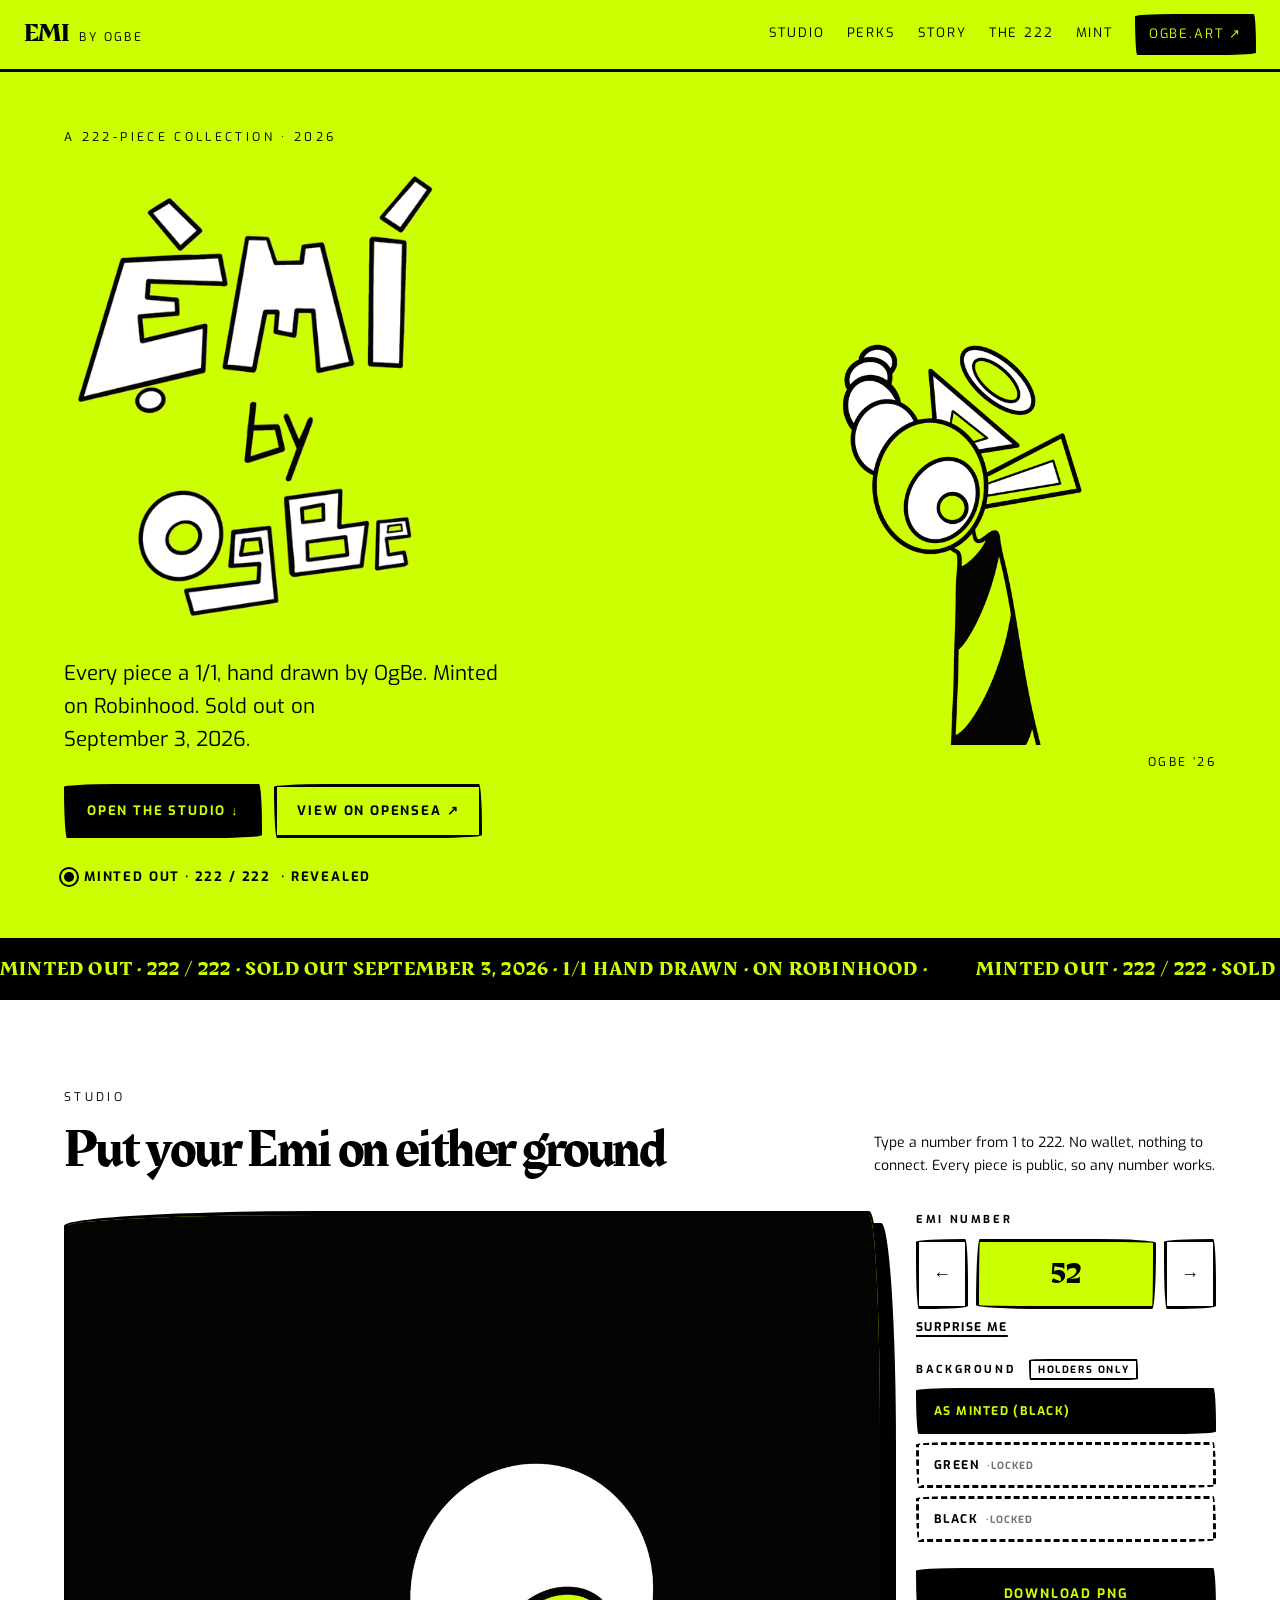
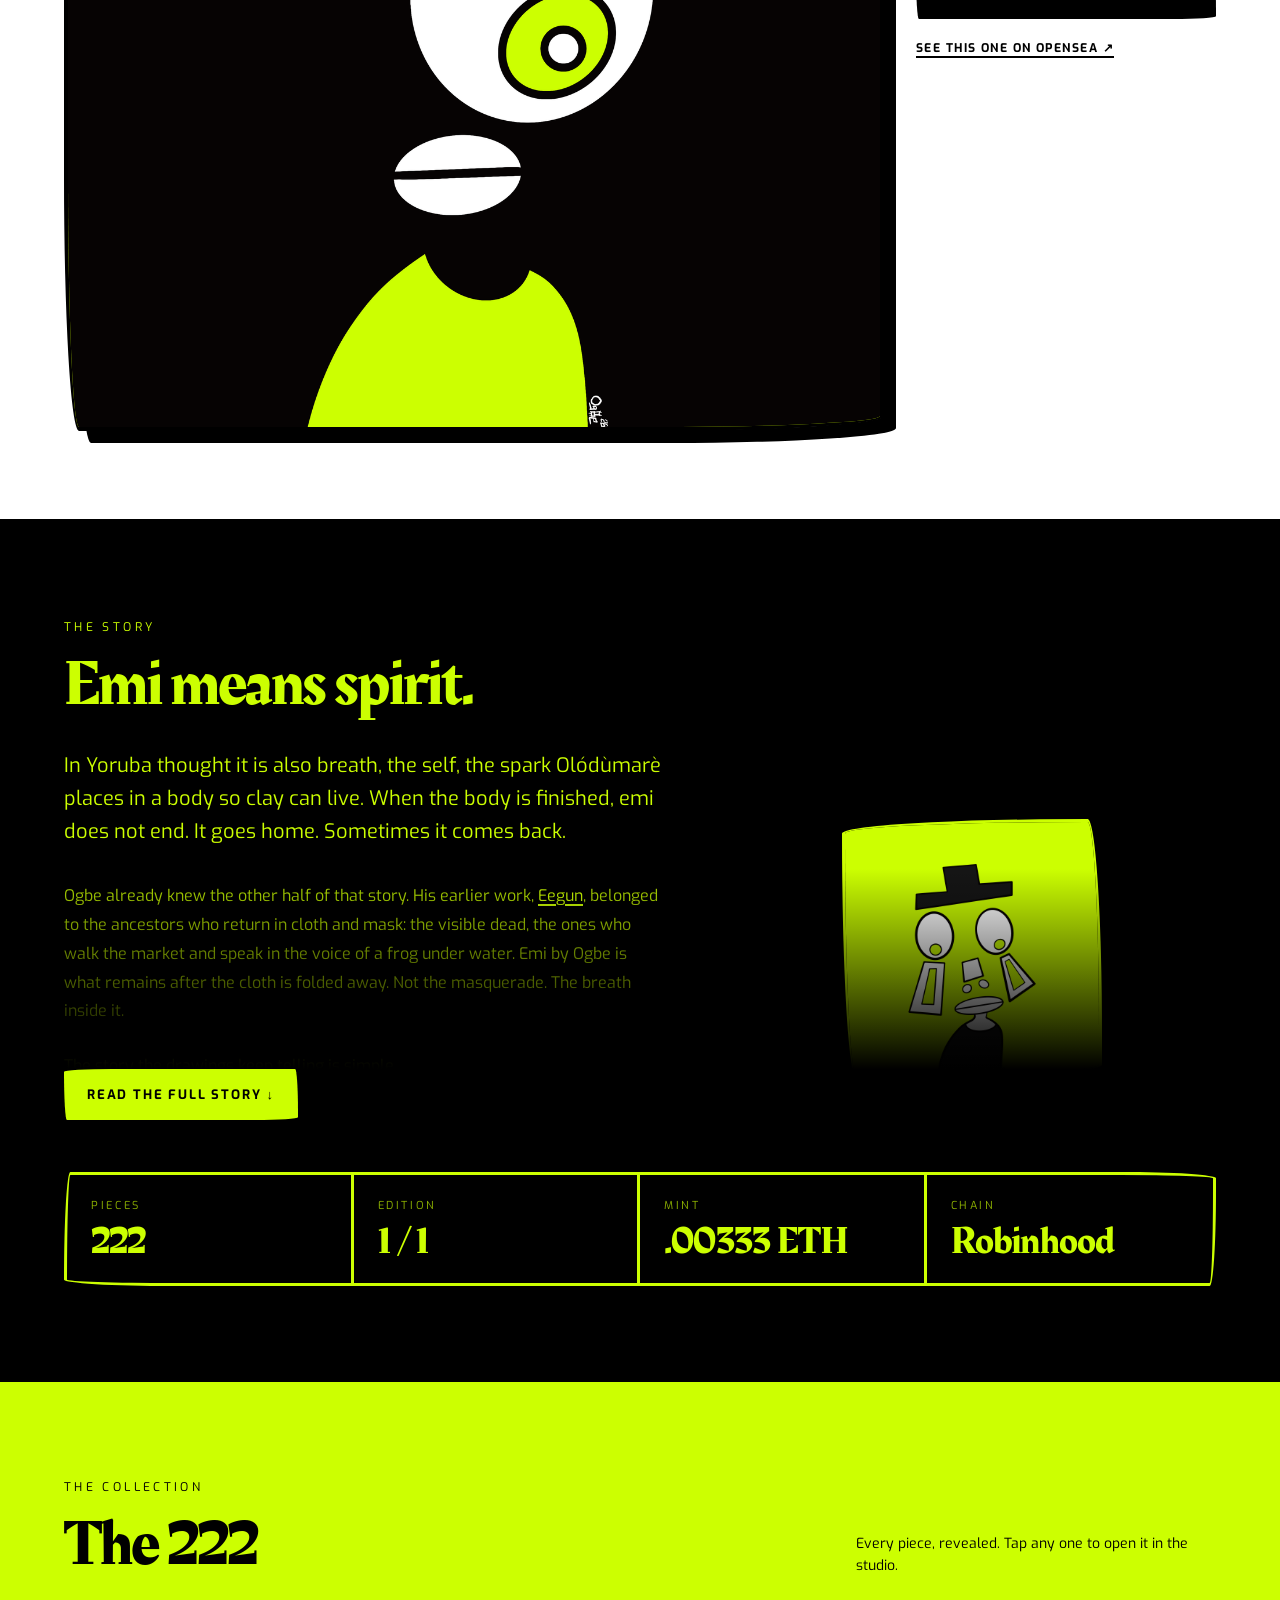
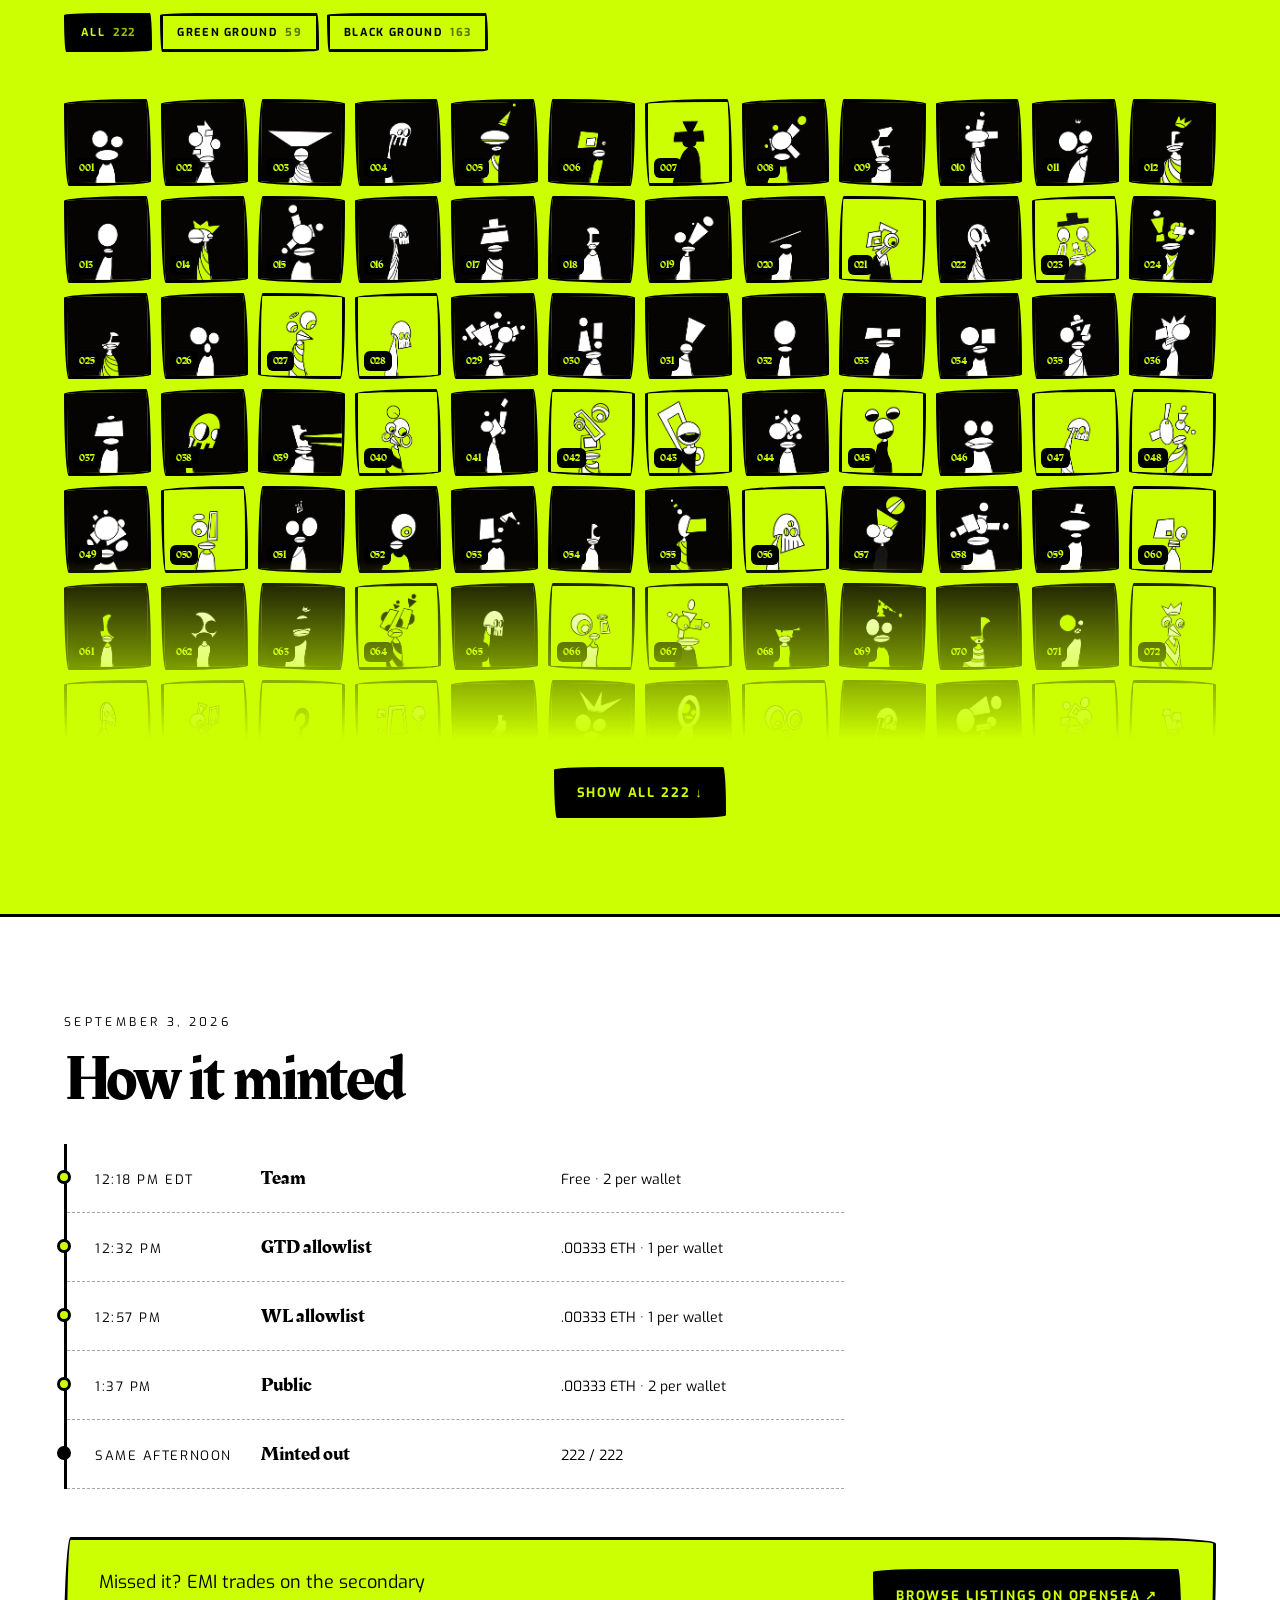
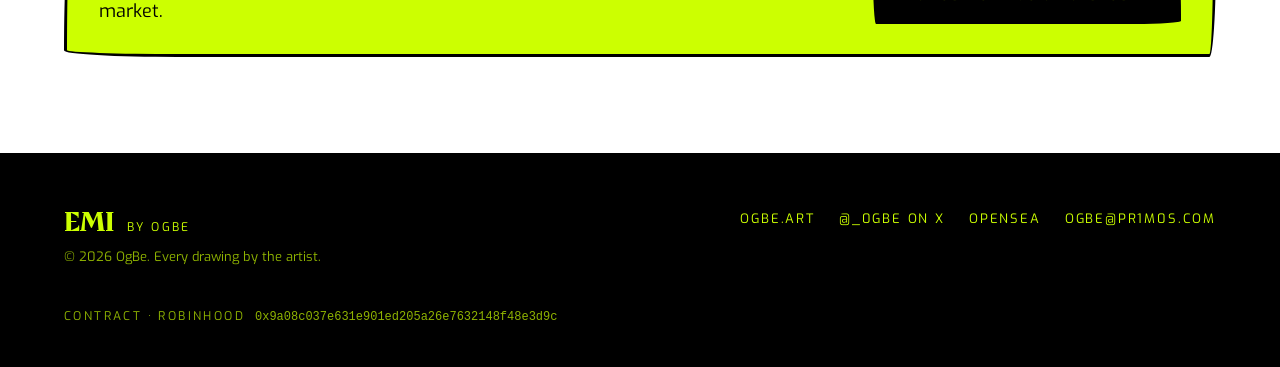
==== emi/index.html @ 1881c7fd "Hero: OgBe's animated wordmark and character, colour-matched to the page The character loop becomes " ====
<!DOCTYPE html>
<html lang="en">
<head>
  <meta charset="UTF-8" />
  <meta name="viewport" content="width=device-width, initial-scale=1.0" />
  <title>EMI by OgBe — 222 hand-drawn 1/1s</title>
  <meta name="description" content="EMI by OgBe: two hundred and twenty-two spirits that refused to stay invisible, each a hand-drawn 1/1 on Robinhood Chain." />
  <link rel="canonical" href="https://emi.ogbe.art/" />

  <meta property="og:type" content="website" />
  <meta property="og:site_name" content="EMI by OgBe" />
  <meta property="og:title" content="EMI by OgBe" />
  <meta property="og:description" content="222 spirits that refused to stay invisible. Hand-drawn 1/1s by OgBe on Robinhood Chain." />
  <meta property="og:url" content="https://emi.ogbe.art/" />
  <meta property="og:image" content="https://emi.ogbe.art/assets/emi.png" />
  <meta property="og:image:width" content="1266" />
  <meta property="og:image:height" content="1266" />
  <meta name="twitter:card" content="summary_large_image" />
  <meta name="twitter:creator" content="@_0GBE" />
  <meta name="twitter:title" content="EMI by OgBe" />
  <meta name="twitter:description" content="222 spirits that refused to stay invisible. Hand-drawn 1/1s by OgBe on Robinhood Chain." />
  <meta name="twitter:image" content="https://emi.ogbe.art/assets/emi.png" />
  <meta name="theme-color" content="#ccff01" />
  <link rel="icon" href="data:image/svg+xml,%3Csvg xmlns='http://www.w3.org/2000/svg' viewBox='0 0 64 64'%3E%3Crect width='64' height='64' rx='10' fill='%23ccff01'/%3E%3Ctext x='32' y='47' font-family='Arial Black,Arial,sans-serif' font-weight='900' font-size='42' text-anchor='middle' fill='%23000'%3EE%3C/text%3E%3C/svg%3E" />

  <link rel="stylesheet" href="css/emi.css" />
</head>
<body>
  <a class="skip" href="#studio">Skip to content</a>

  <header class="top">
    <a class="brand" href="/" aria-label="EMI by OgBe — home">
      <span class="brand-emi">EMI</span>
      <span class="brand-by">by OgBe</span>
    </a>
    <button id="nav-toggle" class="nav-toggle" type="button" aria-expanded="false" aria-controls="site-nav" aria-label="Menu">
      <span></span><span></span><span></span>
    </button>
    <nav id="site-nav" class="nav" aria-label="Site">
      <a href="#studio">Studio</a>
      <a href="perks">Perks</a>
      <a href="#story">Story</a>
      <a href="#the-222">The 222</a>
      <a href="#mint">Mint</a>
      <a class="nav-ext" href="https://ogbe.art">ogbe.art&nbsp;&#x2197;</a>
    </nav>
  </header>

  <main>
    <!-- HERO -->
    <section class="hero" aria-labelledby="hero-title">
      <div class="hero-copy">
        <p class="eyebrow">A 222-piece collection &middot; 2026</p>
        <h1 id="hero-title" class="hero-title">
          <picture>
            <source media="(prefers-reduced-motion: reduce)" srcset="assets/word-still.png" />
            <img src="assets/word.webp" alt="EMI by OgBe" width="491" height="605" fetchpriority="high" />
          </picture>
        </h1>
        <p class="hero-lead">Every piece a 1/1, hand drawn by OgBe. Minted on Robinhood. Sold out on September&nbsp;3,&nbsp;2026.</p>
        <div class="hero-actions">
          <a class="btn btn-ink" href="#studio">Open the studio &#x2193;</a>
          <a class="btn btn-ghost" href="https://opensea.io/collection/emi-by-ogbe" target="_blank" rel="noopener">View on OpenSea &#x2197;</a>
        </div>
        <p class="status">
          <span class="dot" aria-hidden="true"></span>
          Minted out &middot; 222 / 222
          <span class="status-reveal">&middot; Revealed</span>
        </p>
      </div>
      <figure class="hero-art">
        <picture>
          <source media="(prefers-reduced-motion: reduce)" srcset="assets/char-still.png" />
          <img src="assets/char.webp" alt="The EMI character, hand drawn by OgBe" width="800" height="800" />
        </picture>
        <figcaption>OgBe &rsquo;26</figcaption>
      </figure>
    </section>

    <!-- MARQUEE -->
    <div class="marquee" aria-hidden="true">
      <div class="marquee-track">
        <span>Minted out &middot; 222 / 222 &middot; Sold out September 3, 2026 &middot; 1/1 hand drawn &middot; On Robinhood &middot;</span>
        <span>Minted out &middot; 222 / 222 &middot; Sold out September 3, 2026 &middot; 1/1 hand drawn &middot; On Robinhood &middot;</span>
        <span>Minted out &middot; 222 / 222 &middot; Sold out September 3, 2026 &middot; 1/1 hand drawn &middot; On Robinhood &middot;</span>
        <span>Minted out &middot; 222 / 222 &middot; Sold out September 3, 2026 &middot; 1/1 hand drawn &middot; On Robinhood &middot;</span>
        <span>Minted out &middot; 222 / 222 &middot; Sold out September 3, 2026 &middot; 1/1 hand drawn &middot; On Robinhood &middot;</span>
        <span>Minted out &middot; 222 / 222 &middot; Sold out September 3, 2026 &middot; 1/1 hand drawn &middot; On Robinhood &middot;</span>
      </div>
    </div>

    <!-- STUDIO -->
    <section id="studio" class="studio" aria-labelledby="studio-title">
      <div class="wrap">
        <div class="studio-head">
          <div class="studio-title-block">
            <p class="eyebrow">Studio</p>
            <h2 id="studio-title">Put your Emi on either ground</h2>
          </div>
          <p class="studio-note">Type a number from 1 to 222. No wallet, nothing to connect. Every piece is public, so any number works.</p>
        </div>

        <div class="studio-grid">
          <figure class="studio-stage">
            <canvas id="studio-canvas" width="1400" height="1400" role="img" aria-label="EMI artwork"></canvas>
            <p id="studio-status" class="studio-status" role="status" hidden></p>
          </figure>

          <div class="studio-panel">
            <div class="field">
              <label class="field-label" for="emi-number">Emi number</label>
              <div class="numrow">
                <button id="emi-prev" class="step" type="button" aria-label="Previous Emi">&#x2190;</button>
                <input id="emi-number" type="number" min="1" max="222" step="1" value="1" inputmode="numeric" />
                <button id="emi-next" class="step" type="button" aria-label="Next Emi">&#x2192;</button>
              </div>
              <button id="emi-random" class="linky" type="button">Surprise me</button>
            </div>

            <div class="field">
              <span class="field-label" id="bg-label">Background <em class="holders">Holders only</em></span>
              <div class="modes" role="group" aria-labelledby="bg-label">
                <button class="mode" type="button" data-mode="native" aria-pressed="true">As minted</button>
                <button class="mode" type="button" data-mode="green" aria-pressed="false">Green</button>
                <button class="mode" type="button" data-mode="black" aria-pressed="false">Black</button>
              </div>

              <div id="studio-door" class="door" hidden>
                <label class="field-label" for="door-password">Password</label>
                <input id="door-password" type="password" autocomplete="off" spellcheck="false" placeholder="Ask in the chat" />
                <div class="door-actions">
                  <button id="door-submit" class="btn btn-ink" type="button">Unlock</button>
                  <button id="door-cancel" class="linky" type="button">Cancel</button>
                </div>
                <p id="door-error" class="door-error" role="alert"></p>
              </div>
            </div>

            <div class="field">
              <button id="emi-download" class="btn btn-ink full" type="button">Download PNG</button>
              <p id="emi-owner" class="owner"></p>
              <a id="emi-opensea" class="linky" href="https://opensea.io/collection/emi-by-ogbe" target="_blank" rel="noopener">See this one on OpenSea &#x2197;</a>
            </div>
          </div>
        </div>
      </div>
    </section>


    <!-- STORY -->
    <section id="story" class="story" aria-labelledby="story-title">
      <div class="wrap">
        <p class="eyebrow">The story</p>
        <h2 id="story-title">Emi means spirit.</h2>

        <div id="story-more" class="story-more collapsed">
        <div class="story-body">
          <div class="essay">
          <p class="lede">In Yoruba thought it is also breath, the self, the spark Olódùmarè places in a body so clay can live. When the body is finished, emi does not end. It goes home. Sometimes it comes back.</p>

          <p>Ogbe already knew the other half of that story. His earlier work, <a href="https://ogbe.art" target="_blank" rel="noopener">Eegun</a>, belonged to the ancestors who return in cloth and mask: the visible dead, the ones who walk the market and speak in the voice of a frog under water. Emi by Ogbe is what remains after the cloth is folded away. Not the masquerade. The breath inside it.</p>

          <p>The story the drawings keep telling is simple.</p>

          <p class="beat">There were two hundred and twenty-two breaths that would not stay buried.</p>

          <p>They had been people once. Some were loud. Some were almost nothing. One had a laugh like a snapped string. One had never been named. After the last drum faded, they did not become silence. They became shapes that wanted outlines.</p>

          <p>Ogbe sat with a black line and a field of acid lime, the color of something still electric after the body is gone.</p>

          <p class="beat">He did not invent them. He caught them.</p>

          <p>Each spirit arrived differently. One came as a long white throat and a skull that looked surprised to still have eyes. One came as a halo, a lightning shard, a single staring circle, a body wrapped like a banner in wind. Some were almost toys. Some were almost weapons. All of them were 1/1, because a spirit is not a trait sheet. A spirit is a particular life insisting on form.</p>

          <p>He drew them by hand so the line would shake a little, the way breath shakes. Two hundred and twenty-two times he did this, until the last one had a body it could keep.</p>

          <p>Then he set them on Robinhood Chain, a ledger built for things that used to live only in the old world of paper and memory. The joke, if there is one, is gentle: the market never closes, and neither does a soul that has been given an outline.</p>

          <p>Collectors do not own the dead. They keep a small, bright window open so the emi can look out. When someone puts one of these drawings in a wallet, the old arrangement is completed in a new place.</p>

          <p class="beat">The ancestor had the mask. The living have the chain. The spirit has the drawing.</p>

          <p>Ogbe’s name is not an accident either. In Ifá, Ogbe is the first odù, the opening, the light that starts the counting of the world. The artist who signs Ogbe in the corner of a neon field is doing what that name already knows how to do: begin.</p>

          <p>So the collection is not a set of characters. It is a census of breaths that refused to stay invisible.</p>

          <p class="close">Two hundred and twenty-two spirits. One hand. A color so loud the afterlife cannot sleep through it.</p>

          <p>That is the art. The rest is just the door they walked through.</p>

          <p class="essay-note">Words by OgBe. OgBe Meji is a multidisciplinary artist and musician in San Juan, Puerto Rico, and the drop was announced <a href="https://x.com/_0gbe/status/2094408719245209965" target="_blank" rel="noopener">here</a>. More of his work at <a href="https://ogbe.art" target="_blank" rel="noopener">ogbe.art</a>.</p>
          </div>

          <aside class="story-art" aria-hidden="true">
            <img src="art/23.png" alt="" loading="lazy" width="400" height="400" />
            <img src="art/3.png" alt="" loading="lazy" width="400" height="400" />
            <img src="art/12.png" alt="" loading="lazy" width="400" height="400" />
            <img src="art/30.png" alt="" loading="lazy" width="400" height="400" />
          </aside>
        </div>


        <div class="notes">
          <h3 class="notes-title">Notes</h3>

          <p class="notes-intro">Emi is the quieter companion to the work that came before it.</p>

          <div class="pairing">
            <p><span>Eegun</span> The ancestor appearing in full ritual form.</p>
            <p><span>Emi</span> The spirit itself, before or beneath the costume.</p>
          </div>

          <dl class="glossary">
            <div>
              <dt lang="yo">ẹ̀mí</dt>
              <dd>Breath, spirit, life force. In everyday speech it can sit close to &ldquo;I&rdquo; or &ldquo;myself.&rdquo; In the spiritual sense it is the animating principle that makes a body a living person.</dd>
            </div>
            <div>
              <dt>Eegun <em>&middot; Egungun</em></dt>
              <dd>Ancestral masquerades: the dead returning in cloth, motion and drum so the living can meet them. OgBe&rsquo;s Eegun is inscribed on Bitcoin Ordinals, and lives at <a href="https://ogbe.art" target="_blank" rel="noopener">ogbe.art</a>.</dd>
            </div>
            <div>
              <dt>Ogbe Meji</dt>
              <dd>The first Odù of Ifá. Light, opening, beginnings. The artist signs with that name.</dd>
            </div>
          </dl>
        </div>
          <div class="story-fade" aria-hidden="true"></div>
        </div>

        <div class="story-toggle-wrap">
          <button id="story-toggle" class="btn btn-on-dark" type="button" aria-expanded="false" aria-controls="story-more">Read the full story &#x2193;</button>
        </div>

        <dl class="facts">
          <div><dt>Pieces</dt><dd>222</dd></div>
          <div><dt>Edition</dt><dd>1 / 1</dd></div>
          <div><dt>Mint</dt><dd>.00333&nbsp;ETH</dd></div>
          <div><dt>Chain</dt><dd>Robinhood</dd></div>
        </dl>
      </div>
    </section>

    <!-- THE 222 -->
    <section id="the-222" class="gallery" aria-labelledby="gallery-title">
      <div class="wrap">
        <div class="gallery-head">
          <div>
            <p class="eyebrow">The collection</p>
            <h2 id="gallery-title">The 222</h2>
          </div>
          <p class="gallery-note">Every piece, revealed. Tap any one to open it in the studio.</p>
        </div>
        <div id="grid-filters" class="filters" role="group" aria-label="Filter the collection"></div>
        <p id="grid-count" class="grid-count" role="status"></p>
        <div class="grid-wrap collapsed">
          <div id="grid" class="grid"></div>
          <div class="grid-fade" aria-hidden="true"></div>
        </div>
        <div class="grid-more">
          <button id="grid-toggle" class="btn btn-ink" type="button" aria-expanded="false" aria-controls="grid">Show all 222 &#x2193;</button>
        </div>
      </div>
    </section>

    <!-- MINT -->
    <section id="mint" class="mint" aria-labelledby="mint-title">
      <div class="wrap">
        <p class="eyebrow">September 3, 2026</p>
        <h2 id="mint-title">How it minted</h2>
        <ol class="timeline">
          <li><span class="t">12:18 PM EDT</span><span class="l">Team</span><span class="d">Free &middot; 2 per wallet</span></li>
          <li><span class="t">12:32 PM</span><span class="l">GTD allowlist</span><span class="d">.00333 ETH &middot; 1 per wallet</span></li>
          <li><span class="t">12:57 PM</span><span class="l">WL allowlist</span><span class="d">.00333 ETH &middot; 1 per wallet</span></li>
          <li><span class="t">1:37 PM</span><span class="l">Public</span><span class="d">.00333 ETH &middot; 2 per wallet</span></li>
          <li class="done"><span class="t">Same afternoon</span><span class="l">Minted out</span><span class="d">222 / 222</span></li>
        </ol>
        <div class="mint-cta">
          <p>Missed it? EMI trades on the secondary market.</p>
          <a class="btn btn-ink" href="https://opensea.io/collection/emi-by-ogbe" target="_blank" rel="noopener">Browse listings on OpenSea &#x2197;</a>
        </div>
      </div>
    </section>
  </main>

  <footer class="foot">
    <div class="wrap foot-grid">
      <div>
        <p class="foot-brand">EMI <span>by OgBe</span></p>
        <p class="foot-small">&copy; <span id="year">2026</span> OgBe. Every drawing by the artist.</p>
      </div>
      <ul class="foot-links">
        <li><a href="https://ogbe.art">ogbe.art</a></li>
        <li><a href="https://x.com/_0GBE" target="_blank" rel="noopener">@_0GBE on X</a></li>
        <li><a href="https://opensea.io/collection/emi-by-ogbe" target="_blank" rel="noopener">OpenSea</a></li>
        <li><a href="mailto:Ogbe@pr1m0s.com">Ogbe@pr1m0s.com</a></li>
      </ul>
      <p class="foot-contract"><span>Contract &middot; Robinhood</span><code>0x9a08c037e631e901ed205a26e7632148f48e3d9c</code></p>
    </div>
  </footer>

  <script src="js/studio.js"></script>
  <script>
    // the studio panel surfaces out of the white once, on arrival
    var studioSection = document.getElementById('studio');
    if (studioSection && 'IntersectionObserver' in window) {
      var io = new IntersectionObserver(function (entries) {
        entries.forEach(function (en) {
          if (en.isIntersecting) { studioSection.classList.add('in-view'); io.disconnect(); }
        });
      }, { threshold: 0.2 });
      io.observe(studioSection);
    } else if (studioSection) {
      studioSection.classList.add('in-view');
    }

    // mobile menu
    var navToggle = document.getElementById('nav-toggle');
    var siteNav = document.getElementById('site-nav');
    function setNav(open) {
      siteNav.classList.toggle('open', open);
      navToggle.classList.toggle('open', open);
      navToggle.setAttribute('aria-expanded', open ? 'true' : 'false');
    }
    navToggle.addEventListener('click', function (e) {
      e.stopPropagation();
      setNav(!siteNav.classList.contains('open'));
    });
    siteNav.addEventListener('click', function (e) {
      if (e.target.closest('a')) setNav(false);
    });
    document.addEventListener('click', function (e) {
      if (siteNav.classList.contains('open') && !siteNav.contains(e.target) && e.target !== navToggle) setNav(false);
    });
    document.addEventListener('keydown', function (e) {
      if (e.key === 'Escape') setNav(false);
    });

    var storyMore = document.getElementById('story-more');
    var storyToggle = document.getElementById('story-toggle');
    function setStory(open) {
      storyMore.classList.toggle('collapsed', !open);
      storyToggle.setAttribute('aria-expanded', open ? 'true' : 'false');
      storyToggle.innerHTML = open ? 'Show less &#x2191;' : 'Read the full story &#x2193;';
    }
    storyToggle.addEventListener('click', function () {
      var opening = storyMore.classList.contains('collapsed');
      setStory(opening);
      if (!opening) document.getElementById('story').scrollIntoView({ block: 'start' });
    });
    // anyone who asked for the story should land on it open
    if (location.hash === '#story') setStory(true);
    Array.prototype.forEach.call(document.querySelectorAll('a[href="#story"]'), function (a) {
      a.addEventListener('click', function () { setStory(true); });
    });

    var wrap = document.querySelector('.grid-wrap');
    var toggle = document.getElementById('grid-toggle');
    toggle.addEventListener('click', function () {
      var open = wrap.classList.toggle('collapsed') === false;
      toggle.setAttribute('aria-expanded', open ? 'true' : 'false');
      toggle.innerHTML = open ? 'Show fewer &#x2191;' : 'Show all 222 &#x2193;';
      if (!open) document.getElementById('the-222').scrollIntoView({ block: 'start' });
    });

    document.getElementById('year').textContent = new Date().getFullYear();
  </script>
</body>
</html>
---- emi/css/emi.css ----
/* ============================================
   TYPE — self-hosted, subset to Latin plus the Yoruba diacritics the site
   uses. Rakkas carries the display voice; Exo does the reading.
   Both are SIL Open Font License; see fonts/OFL-*.txt.
   ============================================ */
@font-face {
  font-family: 'Rakkas';
  src: url('../fonts/Rakkas-Regular.woff2') format('woff2');
  font-weight: 100 900; font-style: normal; font-display: swap;
}
@font-face {
  font-family: 'Exo';
  src: url('../fonts/Exo-Regular.woff2') format('woff2');
  font-weight: 400; font-style: normal; font-display: swap;
}
@font-face {
  font-family: 'Exo';
  src: url('../fonts/Exo-Bold.woff2') format('woff2');
  font-weight: 700; font-style: normal; font-display: swap;
}

/* ============================================
   EMI by OgBe — emi.ogbe.art
   Acid green, black ink, white fill — the cover's palette.
   ============================================ */

:root {
  --lime: #ccff01;
  --lime-dim: rgba(204, 255, 1, 0.7);
  --ink: #000000;
  --ink-soft: #151515;
  --paper: #ffffff;
  --display: 'Rakkas', Georgia, serif;
  --mono: 'Exo', 'Helvetica Neue', Arial, sans-serif;
  /* hand-drawn border shapes */
  --sketch: 255px 15px 225px 15px / 15px 225px 15px 255px;
  --sketch-2: 15px 225px 15px 255px / 255px 15px 225px 15px;
  --wrap: 1200px;
}

*, *::before, *::after { box-sizing: border-box; margin: 0; padding: 0; }
/* any element given a display value would otherwise ignore [hidden] entirely,
   which left both password boxes on screen permanently */
[hidden] { display: none !important; }
html { scroll-behavior: smooth; -webkit-text-size-adjust: 100%; }
body {
  background: var(--lime);
  color: var(--ink);
  font-family: var(--mono);
  font-size: 16px;
  line-height: 1.6;
}
/* height:auto is load-bearing — the cover carries width/height attributes, so
   capping only the width leaves the height pinned and stretches the artwork */
img { max-width: 100%; height: auto; display: block; }
a { color: inherit; }
.wrap { max-width: var(--wrap); margin: 0 auto; padding: 0 24px; }

.skip {
  position: absolute; left: -999px; top: 8px; z-index: 1000;
  background: var(--ink); color: var(--lime); padding: 8px 12px; text-decoration: none;
}
.skip:focus { left: 8px; }
:focus-visible { outline: 3px solid var(--ink); outline-offset: 3px; }
.story :focus-visible, .foot :focus-visible { outline-color: var(--lime); }

.eyebrow {
  font-size: 12px; letter-spacing: 0.28em; text-transform: uppercase; margin-bottom: 16px;
}

/* ---------- HEADER ---------- */
.top {
  position: sticky; top: 0; z-index: 50;
  display: flex; align-items: center; justify-content: space-between; gap: 24px;
  padding: 14px 24px;
  background: rgba(204, 255, 1, 0.92);
  backdrop-filter: blur(8px);
  border-bottom: 3px solid var(--ink);
}
.brand { display: flex; align-items: baseline; gap: 10px; text-decoration: none; }
.brand-emi { font-family: var(--display); font-size: 26px; letter-spacing: -0.02em; line-height: 1; }
.brand-by { font-size: 12px; letter-spacing: 0.2em; text-transform: uppercase; }
.nav { display: flex; gap: 22px; align-items: center; font-size: 13px; letter-spacing: 0.14em; text-transform: uppercase; }
.nav a { text-decoration: none; border-bottom: 2px solid transparent; padding: 2px 0; }
.nav a:hover { border-bottom-color: var(--ink); }
.nav .nav-ext {
  background: var(--ink); color: var(--lime); padding: 8px 12px;
  border: 2px solid var(--ink); border-radius: var(--sketch);
}
.nav .nav-ext:hover { background: var(--ink-soft); border-bottom-color: var(--ink); }

/* ---------- MOBILE MENU ---------- */
.nav-toggle {
  display: none; flex-direction: column; justify-content: center; gap: 5px;
  width: 42px; height: 38px; padding: 0 8px; cursor: pointer;
  background: transparent; border: 3px solid var(--ink); border-radius: var(--sketch);
}
.nav-toggle span {
  display: block; height: 3px; width: 100%; background: var(--ink);
  transition: transform 0.2s, opacity 0.2s;
}
.nav-toggle.open span:nth-child(1) { transform: translateY(8px) rotate(45deg); }
.nav-toggle.open span:nth-child(2) { opacity: 0; }
.nav-toggle.open span:nth-child(3) { transform: translateY(-8px) rotate(-45deg); }

/* ---------- HERO ---------- */
.hero {
  max-width: var(--wrap); margin: 0 auto; padding: 56px 24px 48px;
  display: grid; grid-template-columns: 1.1fr 0.9fr; gap: 40px; align-items: center;
  min-height: calc(100vh - 68px);
}
/* the wordmark is OgBe's own hand-drawn animation, so it stands in for type */
.hero-title { margin: 0 0 26px; line-height: 0; }
.hero-title img { width: min(100%, 380px); height: auto; }
.hero-lead { font-size: clamp(17px, 1.6vw, 21px); max-width: 34ch; margin-bottom: 28px; }
.hero-actions { display: flex; flex-wrap: wrap; gap: 12px; margin-bottom: 26px; }

.btn {
  display: inline-block; cursor: pointer;
  font-family: var(--mono); font-weight: 700; font-size: 13px; letter-spacing: 0.14em; text-transform: uppercase;
  text-decoration: none; padding: 14px 20px;
  border: 3px solid var(--ink); border-radius: var(--sketch);
  transition: transform 0.15s, box-shadow 0.15s, background 0.15s, color 0.15s;
}
.btn-ink { background: var(--ink); color: var(--lime); }
.btn-ghost { background: transparent; color: var(--ink); }
.btn:hover { transform: translate(-2px, -2px); box-shadow: 4px 4px 0 var(--ink); }
.btn-ink:hover { background: var(--ink-soft); }
.btn-ghost:hover { background: var(--paper); }

.status {
  display: inline-flex; align-items: center; gap: 10px; flex-wrap: wrap;
  font-size: 13px; letter-spacing: 0.14em; text-transform: uppercase; font-weight: 700;
}
.dot {
  width: 10px; height: 10px; border-radius: 50%; background: var(--ink);
  box-shadow: 0 0 0 3px var(--lime), 0 0 0 5px var(--ink);
  animation: pulse 2s ease-in-out infinite;
}
@keyframes pulse { 0%, 100% { transform: scale(1); } 50% { transform: scale(0.65); } }

.hero-art { justify-self: center; width: min(100%, 520px); }
.hero-art img { width: 100%; height: auto; }
.frame { border: 4px solid var(--ink); box-shadow: 12px 12px 0 var(--ink); overflow: hidden; background: var(--lime); }
.sketch { border-radius: var(--sketch); }
.hero-art figcaption { margin-top: 8px; font-size: 12px; letter-spacing: 0.2em; text-transform: uppercase; text-align: right; }

/* ---------- MARQUEE ---------- */
.marquee {
  overflow: hidden; background: var(--ink); color: var(--lime);
  border-top: 3px solid var(--ink); border-bottom: 3px solid var(--ink);
  padding: 12px 0;
  font-family: var(--display); font-size: 20px; letter-spacing: 0.06em; text-transform: uppercase;
  white-space: nowrap;
}
.marquee-track { display: inline-flex; animation: scroll 40s linear infinite; }
.marquee-track span { padding-right: 48px; }
@keyframes scroll { to { transform: translateX(-50%); } }

/* ---------- SECTION TITLES ---------- */
.story h2, .gallery h2, .mint h2 {
  font-family: var(--display);
  font-size: clamp(34px, 5vw, 64px);
  line-height: 1; letter-spacing: -0.03em;
  margin-bottom: 32px;
}

/* ---------- STORY ---------- */
.story { background: var(--ink); color: var(--lime); padding: 96px 0; }
.facts { display: grid; grid-template-columns: repeat(4, minmax(0, 1fr)); border: 3px solid var(--lime); border-radius: var(--sketch-2); overflow: hidden; }
.facts div { min-width: 0; padding: 22px 24px; border-right: 3px solid var(--lime); }
.facts div:last-child { border-right: 0; }
.facts dt { font-size: 11px; letter-spacing: 0.24em; text-transform: uppercase; color: var(--lime-dim); margin-bottom: 8px; }
.facts dd { font-family: var(--display); font-size: clamp(26px, 3vw, 40px); line-height: 1; letter-spacing: -0.02em; }

/* ---------- THE ESSAY ----------
   ~500 words of prose in a monospace face on a neon ground. Full lime for
   this much running text shimmers, so the body sits a shade back and the
   lines that should land keep the full brightness. */
.essay { max-width: 60ch; }

/* a few of the spirits keep the reader company; the essay column alone left
   half the section empty */
.story-body { display: grid; grid-template-columns: minmax(0, 60ch); gap: 64px; margin-bottom: 56px; }
.story-art { display: none; }
@media (min-width: 1040px) {
  .story-body { grid-template-columns: minmax(0, 60ch) 1fr; }
  .story-art {
    display: flex; flex-direction: column; align-items: center;
    gap: 460px; padding-top: 70px;
  }
  .story-art img {
    width: min(100%, 260px);
    border: 3px solid var(--lime); border-radius: var(--sketch);
  }
  .story-art img:nth-child(2) { transform: rotate(2deg); }
  .story-art img:nth-child(3) { transform: rotate(-2.5deg); }
  .story-art img:nth-child(4) { transform: rotate(1.5deg); }
}
.essay p { font-size: 16px; line-height: 1.8; color: rgba(204, 255, 1, 0.86); margin-bottom: 26px; }
.essay .lede { font-size: 20px; line-height: 1.65; color: var(--lime); margin-bottom: 34px; }
.essay a { color: var(--lime); text-decoration: underline; text-underline-offset: 3px; text-decoration-thickness: 2px; }
.essay a:hover { opacity: 0.7; }

.essay .beat {
  font-family: var(--display);
  font-size: clamp(21px, 2.7vw, 31px);
  line-height: 1.2; letter-spacing: -0.01em;
  color: var(--lime);
  margin: 40px 0 40px -2px;
}
.essay .close {
  font-family: var(--display);
  font-size: clamp(24px, 3.3vw, 40px);
  line-height: 1.12; letter-spacing: -0.02em;
  color: var(--lime);
  margin: 48px 0 34px -2px;
  padding-top: 40px;
  border-top: 3px solid var(--lime);
}
.essay .essay-note {
  font-size: 13px; line-height: 1.7; color: var(--lime-dim);
  margin-top: 40px; padding-top: 22px; border-top: 1px solid rgba(204, 255, 1, 0.28);
}

@media (max-width: 600px) {
  .essay p { font-size: 15px; line-height: 1.75; }
  .essay .lede { font-size: 18px; }
  .essay .beat { margin: 32px 0; }
  .essay .close { margin: 38px 0 28px; padding-top: 30px; }
}

/* ---------- NOTES ----------
   Reference, not more narrative. The essay says all of this in his voice;
   this is here for anyone who wants the terms themselves. */
.notes { max-width: 78ch; margin: 0 0 56px; padding-top: 40px; border-top: 3px solid var(--lime); }
.notes-title {
  font-family: var(--display); font-size: 13px; letter-spacing: 0.24em;
  text-transform: uppercase; color: var(--lime); margin-bottom: 20px;
}
.notes-intro { font-size: 16px; line-height: 1.7; color: rgba(204, 255, 1, 0.86); margin-bottom: 26px; }

.pairing { display: grid; gap: 14px; margin-bottom: 36px; }
.pairing p {
  font-size: 17px; line-height: 1.55; color: var(--lime);
  padding-left: 18px; border-left: 3px solid rgba(204, 255, 1, 0.4);
}
.pairing span {
  display: block; font-family: var(--display); font-size: 13px;
  letter-spacing: 0.2em; text-transform: uppercase; margin-bottom: 4px;
}

.glossary { display: grid; gap: 22px; }
.glossary dt {
  font-family: var(--display); font-size: 17px; color: var(--lime); margin-bottom: 6px;
}
/* Rakkas has no ẹ (U+1EB9); set the Yoruba term in the face that does */
.glossary dt[lang="yo"] { font-family: var(--mono); font-weight: 700; font-size: 19px; }
.glossary dt em {
  font-family: var(--mono); font-style: normal; font-size: 13px;
  letter-spacing: 0.06em; color: var(--lime-dim);
}
.glossary dd { font-size: 15px; line-height: 1.75; color: rgba(204, 255, 1, 0.86); max-width: 62ch; }
.glossary a { color: var(--lime); text-decoration: underline; text-underline-offset: 3px; }

@media (min-width: 720px) {
  .pairing { grid-template-columns: 1fr 1fr; gap: 24px; }
}

/* ---------- PERKS ---------- */
.perks-page { background: var(--lime); padding: 64px 0 96px; min-height: 70vh; }
.perks-title {
  font-family: var(--display); font-size: clamp(34px, 5.4vw, 62px);
  line-height: 1; letter-spacing: -0.03em; margin-bottom: 20px;
}
.perks-lead { font-size: 16px; line-height: 1.7; max-width: 54ch; margin-bottom: 10px; }
.perks-count {
  font-size: 12px; letter-spacing: 0.16em; text-transform: uppercase; font-weight: 700;
  margin-bottom: 28px; min-height: 1.2em;
}
.perks-back { margin-top: 44px; font-size: 13px; letter-spacing: 0.12em; text-transform: uppercase; }
.perks-back a { text-decoration: underline; text-underline-offset: 4px; text-decoration-thickness: 2px; }
.perks-list { display: grid; grid-template-columns: repeat(auto-fill, minmax(280px, 1fr)); gap: 16px; }
.perk {
  position: relative; overflow: hidden;
  display: flex; flex-direction: column;
  border: 3px solid var(--ink); border-radius: var(--sketch);
  background: var(--ink); color: var(--lime);
}
/* the banners are the projects' own wordmarks, so they run full width across
   the top rather than sitting washed out behind the text */
.perk-banner {
  display: block; width: 100%; aspect-ratio: 3 / 1;
  background-size: cover; background-position: center;
  border-bottom: 3px solid var(--ink);
}
.perk-body {
  display: flex; flex-direction: column; gap: 8px; flex: 1;
  padding: 18px 22px 20px;
}
.perk-top { display: flex; align-items: baseline; justify-content: space-between; gap: 12px; }
.perk-top h3 { font-family: var(--display); font-size: 21px; line-height: 1.1; }
.perk-status {
  font-size: 10px; letter-spacing: 0.18em; text-transform: uppercase; font-weight: 700;
  border: 2px solid var(--lime); border-radius: var(--sketch); padding: 3px 8px; white-space: nowrap;
}
.perk-open .perk-status { background: var(--lime); color: var(--ink); }
.perk-closed { opacity: 0.5; }
.perk-closed .perk-status { background: transparent; }
.perk-by { font-size: 12px; letter-spacing: 0.08em; text-transform: uppercase; opacity: 0.75; }
.perk-what { font-family: var(--display); font-size: 15px; }
.perk-note { font-size: 14px; line-height: 1.6; }
.perk-link { font-size: 12px; letter-spacing: 0.1em; text-transform: uppercase; font-weight: 700; }
.perk-link a { text-decoration: underline; text-underline-offset: 3px; text-decoration-thickness: 2px; }
.perk-link a:hover { opacity: 0.6; }
.perk-meta { margin-top: auto; display: flex; gap: 6px 14px; flex-wrap: wrap; font-size: 11px; letter-spacing: 0.14em; text-transform: uppercase; opacity: 0.7; }
.perk-claim { margin-top: 6px; display: flex; flex-direction: column; gap: 10px; align-items: flex-start; }
.perk-claim p { font-size: 14px; line-height: 1.6; }
.perk-locked {
  margin-top: 6px; font-size: 11px; letter-spacing: 0.16em; text-transform: uppercase;
  opacity: 0.6; border-top: 1px dashed rgba(204,255,1,0.35); padding-top: 10px;
}

.perks-empty {
  border: 3px dashed var(--ink); border-radius: var(--sketch);
  padding: 34px 30px; max-width: 60ch; background: rgba(255,255,255,0.35);
}
.perks-empty-title { font-family: var(--display); font-size: 22px; margin-bottom: 8px; }
.perks-empty p { font-size: 15px; line-height: 1.65; }
.perks-empty a { text-decoration: underline; text-underline-offset: 3px; }

.perks-door { margin-top: 22px; display: flex; flex-direction: column; gap: 10px; max-width: 420px; }
.perks-door > p { font-size: 12px; letter-spacing: 0.14em; text-transform: uppercase; font-weight: 700; }
.perks-door-row { display: flex; gap: 10px; flex-wrap: wrap; }
.perks-door input {
  flex: 1 1 180px; min-width: 0;
  font-family: var(--mono); font-size: 15px;
  border: 3px solid var(--ink); border-radius: var(--sketch);
  background: var(--paper); color: var(--ink); padding: 11px 13px;
}

/* ---------- STUDIO ENTRANCE ----------
   The title stands vertical beside the picture, rides up the left as you
   scroll, then turns the corner into horizontal. Driven by scroll position,
   so it tracks the reader rather than playing on a timer. The panel surfaces
   out of the white behind it. */
.studio-title-block { position: relative; }
.studio-title-block::after {
  content: ""; position: absolute; inset: -10px; z-index: 2;
  background: var(--paper); pointer-events: none; opacity: 0;
}
.studio.in-view .studio-title-block::after { animation: phase-from-white 0.9s ease-out both; }

.studio-panel { position: relative; }
.studio-panel::after {
  content: ""; position: absolute; inset: -10px; z-index: 2;
  background: var(--paper); pointer-events: none; opacity: 0;
}
.studio.in-view .studio-panel::after { animation: phase-from-white 1s ease-out 0.25s both; }

@keyframes phase-from-white {
  0%   { opacity: 1; }
  100% { opacity: 0; }
}


@media (prefers-reduced-motion: reduce) {
  .studio.in-view .studio-panel::after,
  .studio.in-view .studio-title-block::after { animation: none; }
}


/* ---------- STORY, FOLDED ----------
   Five hundred words is a lot to scroll past on the way to the art, so the
   opening stands and the rest waits to be asked for. */
.story-more { position: relative; }
.story-more.collapsed { max-height: 320px; overflow: hidden; }
.story-fade {
  display: none; position: absolute; left: 0; right: 0; bottom: 0; height: 200px;
  background: linear-gradient(to bottom, rgba(0, 0, 0, 0), var(--ink));
}
.story-more.collapsed .story-fade { display: block; }
.story-toggle-wrap { margin-bottom: 52px; }

/* the default button is black on black once it sits in the story */
.btn-on-dark { background: var(--lime); color: var(--ink); border-color: var(--lime); }
.btn-on-dark:hover { background: var(--paper); border-color: var(--paper); box-shadow: 4px 4px 0 var(--lime); }

@media (max-width: 600px) { .story-more.collapsed { max-height: 260px; } }

/* ---------- THE 222 ---------- */
.gallery { padding: 96px 0; }
.gallery-head { display: flex; justify-content: space-between; align-items: flex-end; gap: 32px; flex-wrap: wrap; margin-bottom: 36px; }
.gallery-head h2 { margin-bottom: 0; }
.gallery-note { font-size: 14px; max-width: 40ch; }
.grid-wrap { position: relative; }
.grid-wrap.collapsed { max-height: 640px; overflow: hidden; }
.grid-fade {
  display: none; position: absolute; left: 0; right: 0; bottom: 0; height: 180px;
  background: linear-gradient(to bottom, rgba(204, 255, 1, 0), var(--lime));
}
.grid-wrap.collapsed .grid-fade { display: block; }
.grid { display: grid; grid-template-columns: repeat(auto-fill, minmax(80px, 1fr)); gap: 10px; }
.tile {
  position: relative; aspect-ratio: 1; display: grid; place-items: center;
  border: 3px solid var(--ink); border-radius: var(--sketch); background: var(--lime);
  text-decoration: none; overflow: hidden;
  transition: transform 0.15s, box-shadow 0.15s, background 0.15s, color 0.15s;
}
.tile:nth-child(3n) { border-radius: var(--sketch-2); }
.tile:hover { transform: translate(-2px, -2px); box-shadow: 4px 4px 0 var(--ink); background: var(--ink); color: var(--lime); }
.tile-num { font-family: var(--display); font-size: clamp(13px, 1.4vw, 18px); letter-spacing: -0.02em; }
.tile.has-art img { position: absolute; inset: 0; width: 100%; height: 100%; object-fit: cover; }
.tile.has-art .tile-num {
  position: absolute; left: 6px; bottom: 5px; font-size: 10px;
  background: var(--ink); color: var(--lime); padding: 2px 6px; border-radius: 6px;
}
.tile.has-art:hover img { opacity: 0.85; }
.grid-more { text-align: center; margin-top: 28px; }

/* ---------- FILTERS ---------- */
.filters { display: flex; flex-wrap: wrap; gap: 8px; margin-bottom: 14px; }
.chip {
  font-family: var(--mono); font-size: 11px; font-weight: 700;
  letter-spacing: 0.12em; text-transform: uppercase; cursor: pointer;
  padding: 9px 14px; border: 3px solid var(--ink); border-radius: var(--sketch);
  background: transparent; color: var(--ink);
  transition: background 0.15s, color 0.15s;
}
.chip em { font-style: normal; opacity: 0.55; margin-left: 4px; }
.chip:hover { background: var(--paper); }
.chip[aria-pressed="true"] { background: var(--ink); color: var(--lime); }
.chip[aria-pressed="true"] em { opacity: 0.75; }
.grid-count { font-size: 12px; letter-spacing: 0.14em; text-transform: uppercase; margin-bottom: 18px; min-height: 1.2em; }

/* ---------- MINT ---------- */
.mint { background: var(--paper); padding: 96px 0; border-top: 3px solid var(--ink); }
.timeline { list-style: none; max-width: 780px; margin: 0 0 48px; border-left: 3px solid var(--ink); }
.timeline li {
  display: grid; grid-template-columns: 150px 1fr 1fr; gap: 16px; align-items: baseline;
  padding: 18px 0 18px 28px; position: relative;
  border-bottom: 1px dashed rgba(0, 0, 0, 0.35);
}
.timeline li::before {
  content: ""; position: absolute; left: -10px; top: 26px;
  width: 14px; height: 14px; background: var(--lime); border: 3px solid var(--ink); border-radius: 50%;
}
.timeline li.done::before { background: var(--ink); }
.timeline .t { font-size: 13px; letter-spacing: 0.12em; text-transform: uppercase; }
.timeline .l { font-family: var(--display); font-size: 20px; }
.timeline .d { font-size: 14px; }
.mint-cta {
  display: flex; align-items: center; justify-content: space-between; gap: 24px; flex-wrap: wrap;
  background: var(--lime); border: 3px solid var(--ink); border-radius: var(--sketch-2);
  padding: 28px 32px;
}
.mint-cta p { font-size: 18px; max-width: 30ch; }

/* ---------- FOOTER ---------- */
.foot { background: var(--ink); color: var(--lime); padding: 56px 0 40px; }
.foot-grid { display: grid; grid-template-columns: 1fr auto; gap: 32px; align-items: start; }
.foot-brand { font-family: var(--display); font-size: 28px; line-height: 1; }
.foot-brand span { font-family: var(--mono); font-size: 12px; letter-spacing: 0.2em; text-transform: uppercase; margin-left: 8px; }
.foot-small { font-size: 13px; margin-top: 10px; color: var(--lime-dim); }
.foot-links { list-style: none; display: flex; flex-wrap: wrap; gap: 8px 24px; font-size: 13px; letter-spacing: 0.14em; text-transform: uppercase; }
.foot-links a { text-decoration: none; border-bottom: 2px solid transparent; }
.foot-links a:hover { border-bottom-color: var(--lime); }
.foot-contract { grid-column: 1 / -1; font-size: 12px; color: var(--lime-dim); word-break: break-all; margin-top: 8px; }
.foot-contract span { letter-spacing: 0.2em; text-transform: uppercase; margin-right: 10px; }


/* anchored sections must clear the sticky header */
#studio, #story, #the-222, #mint { scroll-margin-top: 76px; }

/* ---------- STUDIO ---------- */
.studio { background: var(--paper); padding: 88px 0; border-bottom: 3px solid var(--ink); }
.studio h2 {
  font-family: var(--display); font-size: clamp(30px, 4.4vw, 54px);
  line-height: 1; letter-spacing: -0.03em; margin-bottom: 0;
}
.studio-head {
  display: flex; justify-content: space-between; align-items: flex-end;
  gap: 28px; flex-wrap: wrap; margin-bottom: 34px;
}
.studio-note { font-size: 14px; max-width: 38ch; }

.studio-grid { display: grid; grid-template-columns: minmax(0, 1fr) 300px; gap: 32px; align-items: start; }

.studio-stage {
  border: 4px solid var(--ink); border-radius: var(--sketch);
  box-shadow: 12px 12px 0 var(--ink);
  overflow: hidden; position: relative; background: var(--lime);
}
.studio-stage canvas { display: block; width: 100%; height: auto; }
.studio-status {
  position: absolute; inset: auto 0 0 0; padding: 10px 14px;
  background: var(--ink); color: var(--lime);
  font-size: 12px; letter-spacing: 0.14em; text-transform: uppercase;
}

.studio-panel { display: flex; flex-direction: column; gap: 26px; }
.field { display: flex; flex-direction: column; gap: 10px; }
.field-label {
  font-size: 11px; letter-spacing: 0.24em; text-transform: uppercase; font-weight: 700;
}

.numrow { display: grid; grid-template-columns: 52px minmax(0, 1fr) 52px; gap: 8px; }
.numrow input {
  font-family: var(--display); font-size: 30px; text-align: center;
  border: 3px solid var(--ink); border-radius: var(--sketch-2);
  background: var(--lime); color: var(--ink);
  padding: 10px 4px; min-width: 0; -moz-appearance: textfield;
}
.numrow input::-webkit-outer-spin-button,
.numrow input::-webkit-inner-spin-button { -webkit-appearance: none; margin: 0; }
.step {
  font-family: var(--mono); font-size: 18px; font-weight: 700; cursor: pointer;
  border: 3px solid var(--ink); border-radius: var(--sketch);
  background: transparent; color: var(--ink);
  transition: background 0.15s, color 0.15s;
}
.step:hover { background: var(--ink); color: var(--lime); }

.modes { display: flex; flex-direction: column; gap: 8px; }
.mode {
  font-family: var(--mono); font-size: 12px; font-weight: 700;
  letter-spacing: 0.12em; text-transform: uppercase; text-align: left; cursor: pointer;
  padding: 12px 15px; border: 3px solid var(--ink); border-radius: var(--sketch);
  background: transparent; color: var(--ink);
  transition: background 0.15s, color 0.15s, transform 0.15s;
}
.mode:hover { transform: translateX(3px); }
.mode[aria-pressed="true"] { background: var(--ink); color: var(--lime); }

.btn.full { width: 100%; text-align: center; }
.owner { font-size: 12px; letter-spacing: 0.06em; }
.owner a { text-decoration-thickness: 2px; text-underline-offset: 3px; }
.linky {
  font-family: var(--mono); font-size: 12px; font-weight: 700;
  letter-spacing: 0.12em; text-transform: uppercase;
  background: none; border: 0; padding: 0; cursor: pointer; color: var(--ink);
  text-align: left; text-decoration: underline; text-underline-offset: 4px; text-decoration-thickness: 2px;
}
.linky:hover { opacity: 0.6; }

/* the grid tiles are buttons now, so reset the browser's own styling */
.tile { font: inherit; color: inherit; cursor: pointer; padding: 0; }

/* ---------- the holders' door ---------- */
.holders {
  font-style: normal; font-size: 10px; letter-spacing: 0.16em;
  border: 2px solid var(--ink); padding: 2px 7px; margin-left: 8px;
  border-radius: var(--sketch); white-space: nowrap;
}
body.is-unlocked .holders { opacity: 0.35; }

.mode.locked::after {
  content: "\00B7 locked";
  font-size: 10px; letter-spacing: 0.1em; opacity: 0.55; margin-left: 8px;
}
.mode.locked { border-style: dashed; }

.door {
  display: flex; flex-direction: column; gap: 10px;
  border: 3px solid var(--ink); border-radius: var(--sketch-2);
  padding: 16px; margin-top: 4px; background: var(--paper);
}
.door input {
  font-family: var(--mono); font-size: 15px; letter-spacing: 0.08em;
  border: 3px solid var(--ink); border-radius: var(--sketch);
  background: var(--lime); color: var(--ink); padding: 11px 13px; width: 100%;
}
.door input::placeholder { color: rgba(0,0,0,0.45); letter-spacing: 0.04em; }
.door-actions { display: flex; align-items: center; gap: 14px; flex-wrap: wrap; }
.door-actions .btn { padding: 11px 18px; }
.door-error { font-size: 12px; letter-spacing: 0.04em; min-height: 1.2em; }

@media (max-width: 880px) {
  .studio-grid { grid-template-columns: 1fr; gap: 26px; }
  .studio-stage { box-shadow: 8px 8px 0 var(--ink); }
  .modes { flex-direction: row; flex-wrap: wrap; }
  .mode { flex: 1 1 auto; text-align: center; }
}
@media (max-width: 600px) {
  .studio { padding: 64px 0; }
}

/* ---------- RESPONSIVE ---------- */
@media (max-width: 880px) {
  .hero { grid-template-columns: 1fr; min-height: 0; padding-top: 40px; gap: 36px; }
  .hero-art { width: min(100%, 420px); justify-self: start; }
  .facts { grid-template-columns: repeat(2, minmax(0, 1fr)); }
  .facts div:nth-child(2) { border-right: 0; }
  .facts div:nth-child(-n+2) { border-bottom: 3px solid var(--lime); }
  .timeline li { grid-template-columns: 1fr; gap: 4px; }
  .foot-grid { grid-template-columns: 1fr; }
}
@media (max-width: 600px) {
  .top { padding: 12px 16px; }
  .nav-toggle { display: flex; }
  .nav {
    position: absolute; top: 100%; left: 0; right: 0;
    display: none; flex-direction: column; align-items: stretch; gap: 0;
    background: var(--lime); border-bottom: 3px solid var(--ink);
    padding: 6px 16px 16px; font-size: 13px;
  }
  .nav.open { display: flex; }
  .nav a { padding: 14px 2px; border-bottom: 1px solid rgba(0, 0, 0, 0.18); }
  .nav a:last-child { border-bottom: 0; }
  .nav .nav-ext { margin-top: 12px; text-align: center; padding: 13px 12px; }
  .hero { padding: 32px 16px 40px; }
  .hero-title img { width: min(100%, 300px); }
  /* rotated frame + offset shadow must stay inside the viewport */
  .hero-art { width: min(100%, 420px); margin: 0 auto; justify-self: center; }
  .facts div { padding: 18px 16px; }
  .facts dd { font-size: 22px; }
  .wrap { padding: 0 16px; }
  .grid { grid-template-columns: repeat(auto-fill, minmax(60px, 1fr)); gap: 8px; }
  .grid-wrap.collapsed { max-height: 520px; }
  .story, .gallery, .mint { padding: 72px 0; }
  .marquee { font-size: 16px; }
}
@media (prefers-reduced-motion: reduce) {
  html { scroll-behavior: auto; }
  .marquee-track { animation: none; }
  .dot { animation: none; }
  .btn, .tile { transition: none; }
}
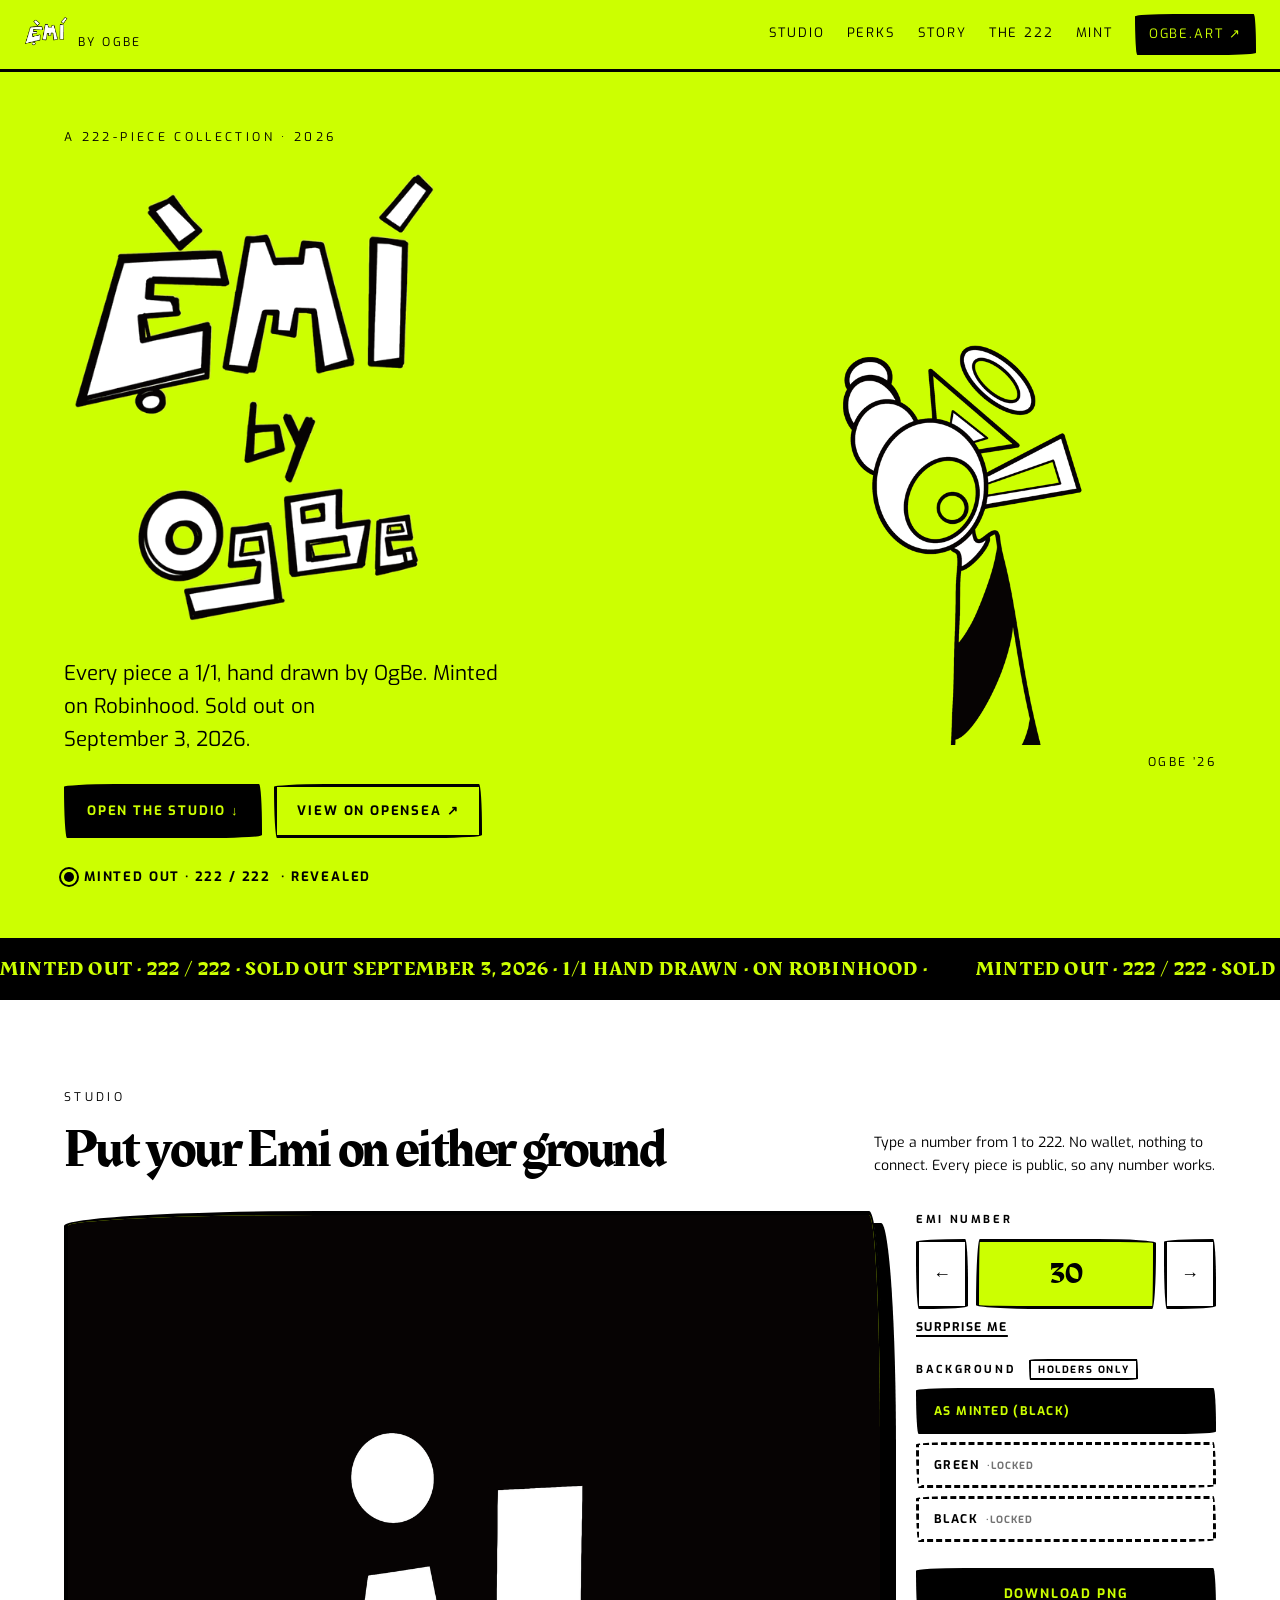
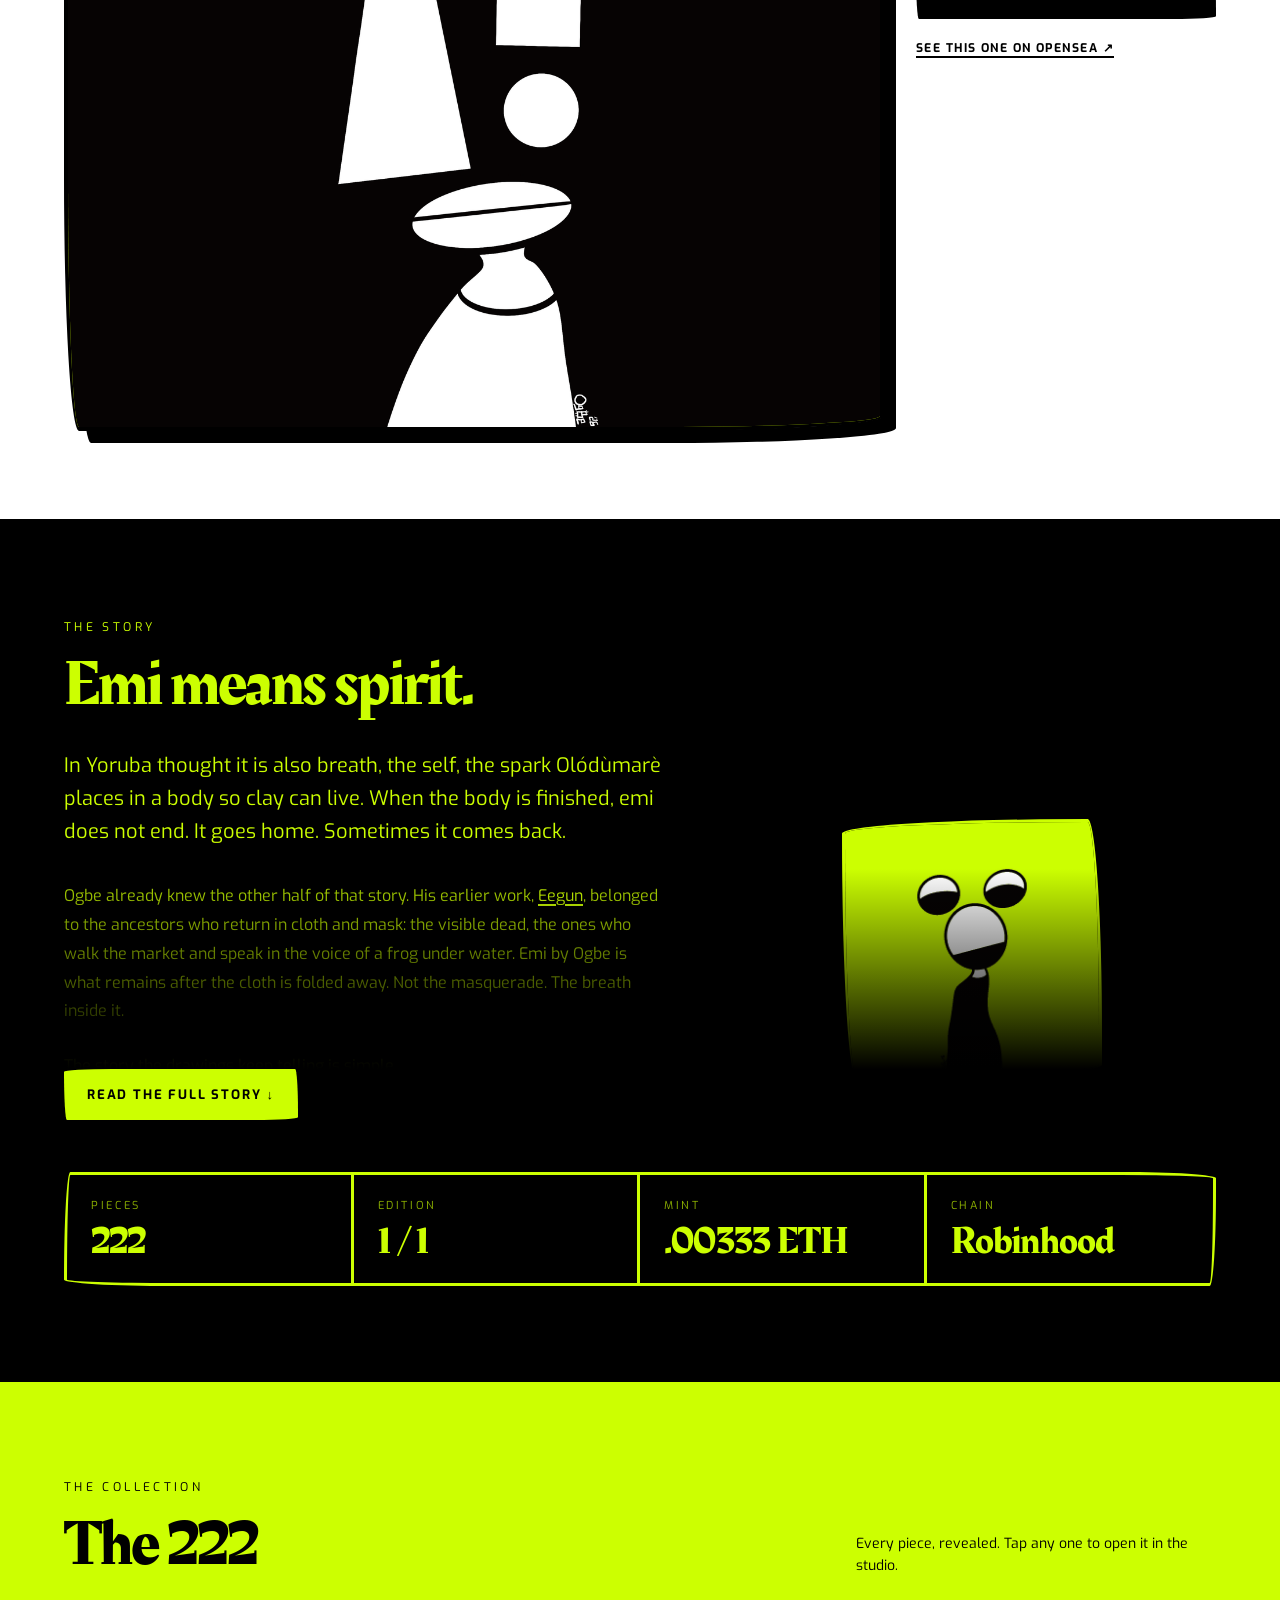
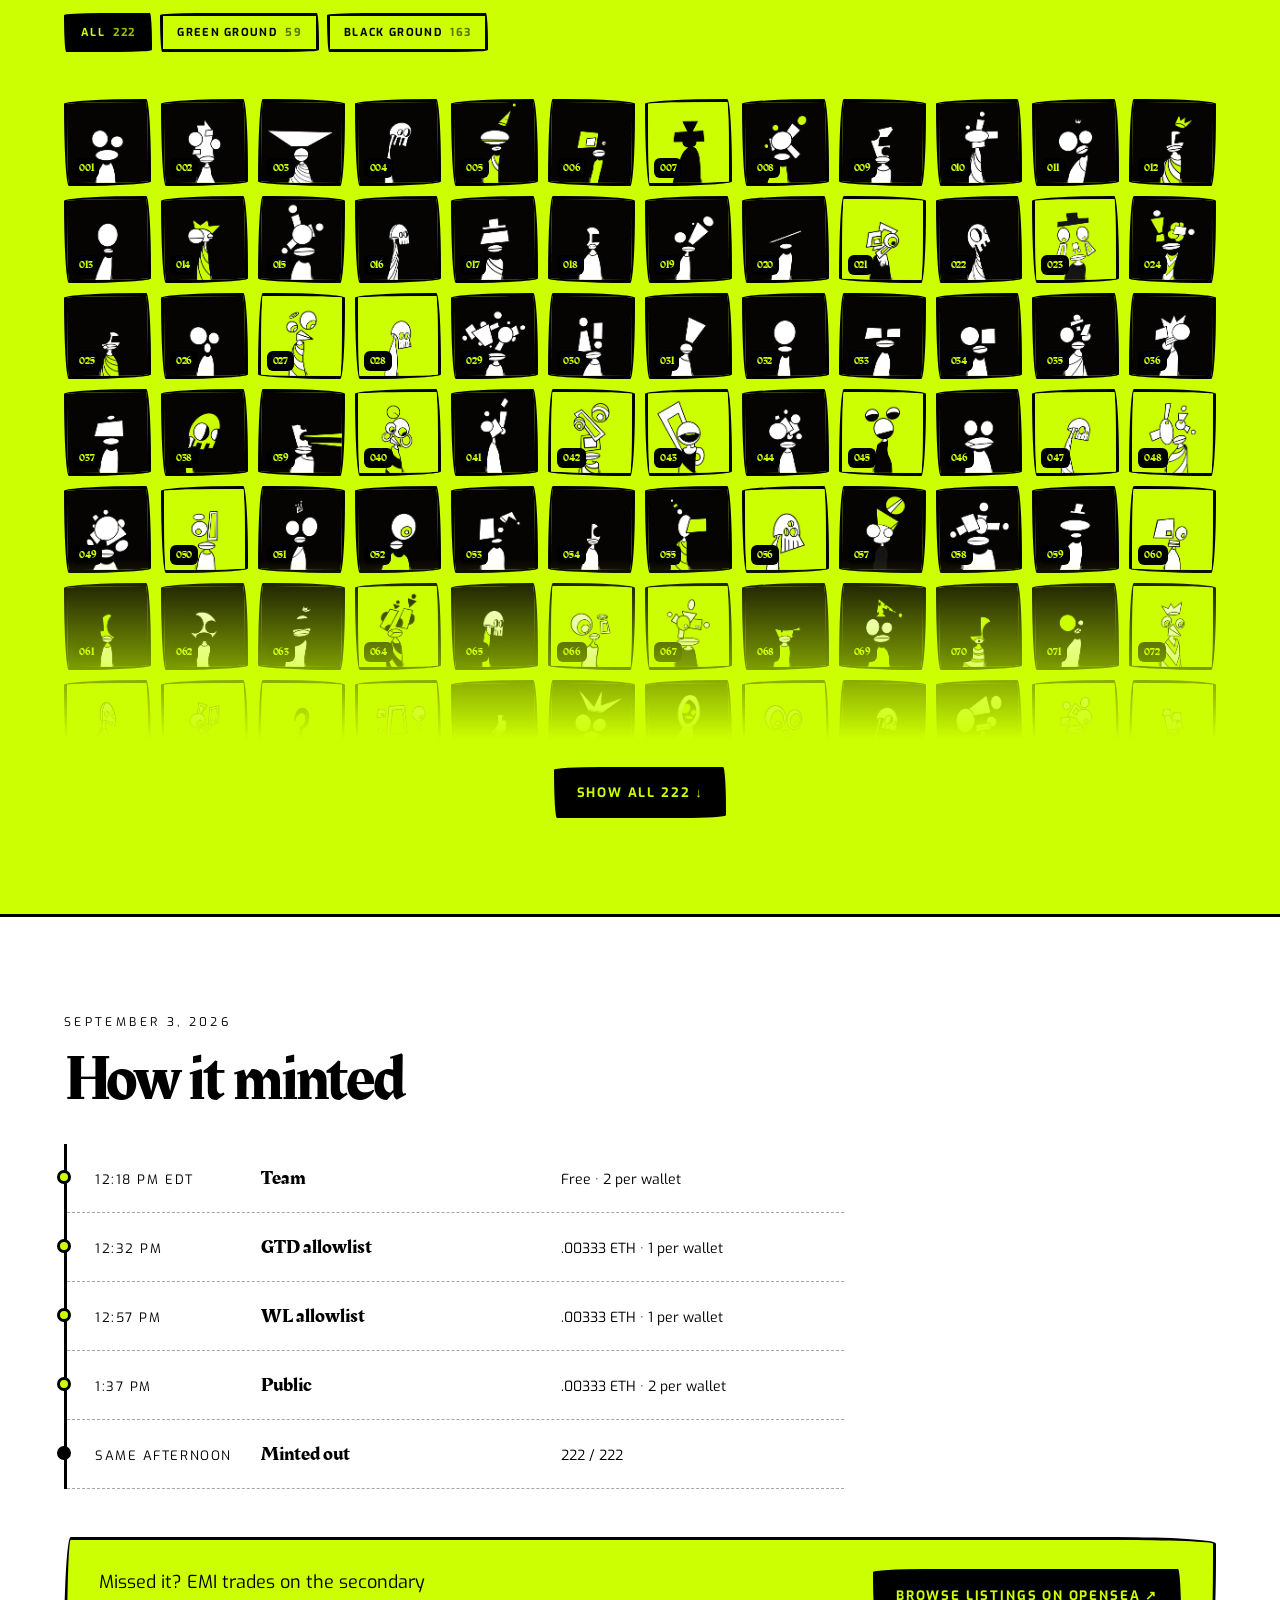
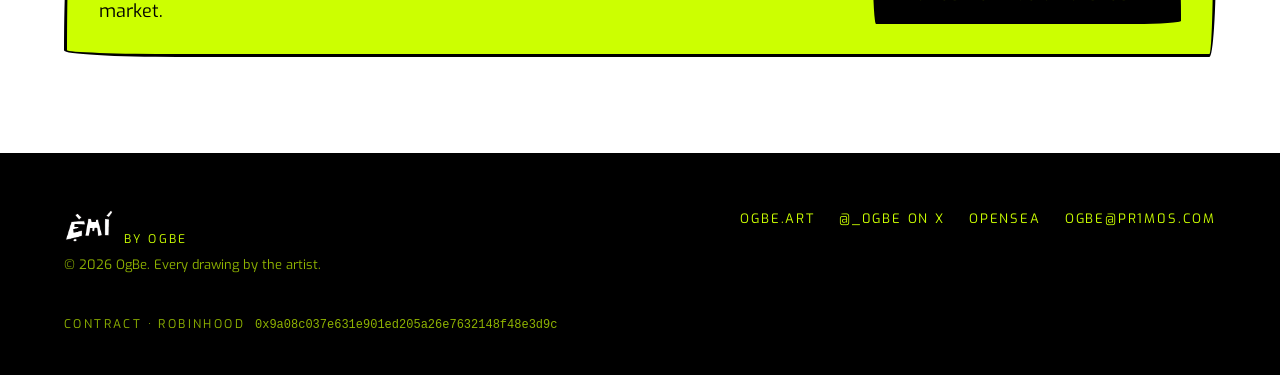
==== commit ebe0c571: "The EMI mark across the site, a real favicon, and alternating story art The header and footer wordma" ====
--- a/emi/index.html
+++ b/emi/index.html
@@ -21,7 +21,8 @@
   <meta name="twitter:description" content="222 spirits that refused to stay invisible. Hand-drawn 1/1s by OgBe on Robinhood Chain." />
   <meta name="twitter:image" content="https://emi.ogbe.art/assets/emi.png" />
   <meta name="theme-color" content="#ccff01" />
-  <link rel="icon" href="data:image/svg+xml,%3Csvg xmlns='http://www.w3.org/2000/svg' viewBox='0 0 64 64'%3E%3Crect width='64' height='64' rx='10' fill='%23ccff01'/%3E%3Ctext x='32' y='47' font-family='Arial Black,Arial,sans-serif' font-weight='900' font-size='42' text-anchor='middle' fill='%23000'%3EE%3C/text%3E%3C/svg%3E" />
+  <link rel="icon" type="image/png" sizes="32x32" href="assets/favicon-32.png" />
+  <link rel="apple-touch-icon" href="assets/apple-touch-icon.png" />
 
   <link rel="stylesheet" href="css/emi.css" />
 </head>
@@ -30,7 +31,10 @@
 
   <header class="top">
     <a class="brand" href="/" aria-label="EMI by OgBe — home">
-      <span class="brand-emi">EMI</span>
+      <picture>
+        <source media="(prefers-reduced-motion: reduce)" srcset="assets/mark-alpha-still.png" />
+        <img class="brand-mark" src="assets/mark-alpha.webp" alt="EMI" width="320" height="218" />
+      </picture>
       <span class="brand-by">by OgBe</span>
     </a>
     <button id="nav-toggle" class="nav-toggle" type="button" aria-expanded="false" aria-controls="site-nav" aria-label="Menu">
@@ -192,10 +196,10 @@
           </div>
 
           <aside class="story-art" aria-hidden="true">
-            <img src="art/23.png" alt="" loading="lazy" width="400" height="400" />
-            <img src="art/3.png" alt="" loading="lazy" width="400" height="400" />
-            <img src="art/12.png" alt="" loading="lazy" width="400" height="400" />
-            <img src="art/30.png" alt="" loading="lazy" width="400" height="400" />
+            <img src="story/45-green.png" alt="" loading="lazy" width="520" height="520" />
+            <img src="story/3-black.png" alt="" loading="lazy" width="520" height="520" />
+            <img src="story/12-green.png" alt="" loading="lazy" width="520" height="520" />
+            <img src="story/30-black.png" alt="" loading="lazy" width="520" height="520" />
           </aside>
         </div>
 
@@ -286,7 +290,13 @@
   <footer class="foot">
     <div class="wrap foot-grid">
       <div>
-        <p class="foot-brand">EMI <span>by OgBe</span></p>
+        <p class="foot-brand">
+          <picture>
+            <source media="(prefers-reduced-motion: reduce)" srcset="assets/mark-alpha-still.png" />
+            <img class="brand-mark" src="assets/mark-alpha.webp" alt="EMI" width="320" height="218" />
+          </picture>
+          <span>by OgBe</span>
+        </p>
         <p class="foot-small">&copy; <span id="year">2026</span> OgBe. Every drawing by the artist.</p>
       </div>
       <ul class="foot-links">
--- a/emi/css/emi.css
+++ b/emi/css/emi.css
@@ -78,7 +78,9 @@
   border-bottom: 3px solid var(--ink);
 }
 .brand { display: flex; align-items: baseline; gap: 10px; text-decoration: none; }
-.brand-emi { font-family: var(--display); font-size: 26px; letter-spacing: -0.02em; line-height: 1; }
+/* the wordmark is OgBe's own animation, transparent so it reads on the green
+   header and the black footer alike */
+.brand-mark { display: block; height: 30px; width: auto; }
 .brand-by { font-size: 12px; letter-spacing: 0.2em; text-transform: uppercase; }
 .nav { display: flex; gap: 22px; align-items: center; font-size: 13px; letter-spacing: 0.14em; text-transform: uppercase; }
 .nav a { text-decoration: none; border-bottom: 2px solid transparent; padding: 2px 0; }
@@ -459,8 +461,9 @@
 /* ---------- FOOTER ---------- */
 .foot { background: var(--ink); color: var(--lime); padding: 56px 0 40px; }
 .foot-grid { display: grid; grid-template-columns: 1fr auto; gap: 32px; align-items: start; }
-.foot-brand { font-family: var(--display); font-size: 28px; line-height: 1; }
-.foot-brand span { font-family: var(--mono); font-size: 12px; letter-spacing: 0.2em; text-transform: uppercase; margin-left: 8px; }
+.foot-brand .brand-mark { height: 34px; }
+.foot-brand { display: flex; align-items: baseline; gap: 10px; line-height: 1; }
+.foot-brand span { font-family: var(--mono); font-size: 12px; letter-spacing: 0.2em; text-transform: uppercase; }
 .foot-small { font-size: 13px; margin-top: 10px; color: var(--lime-dim); }
 .foot-links { list-style: none; display: flex; flex-wrap: wrap; gap: 8px 24px; font-size: 13px; letter-spacing: 0.14em; text-transform: uppercase; }
 .foot-links a { text-decoration: none; border-bottom: 2px solid transparent; }
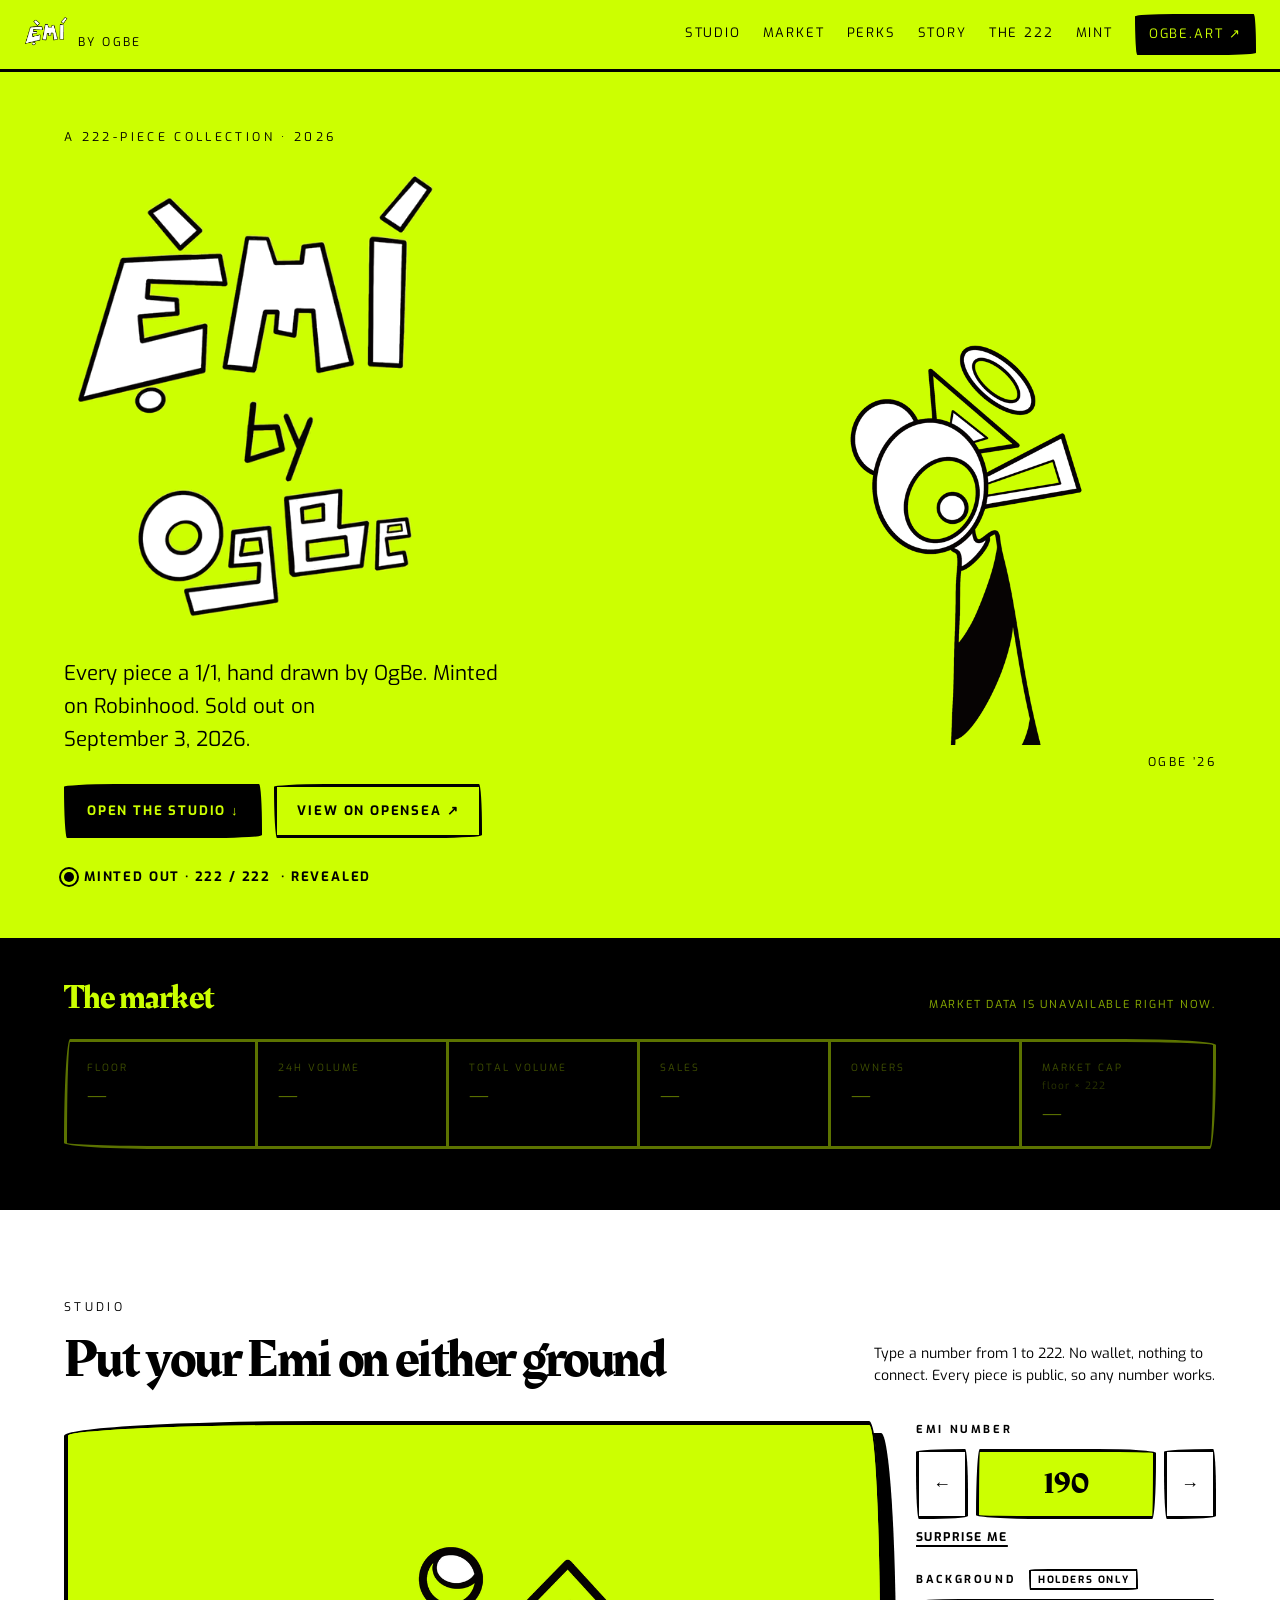
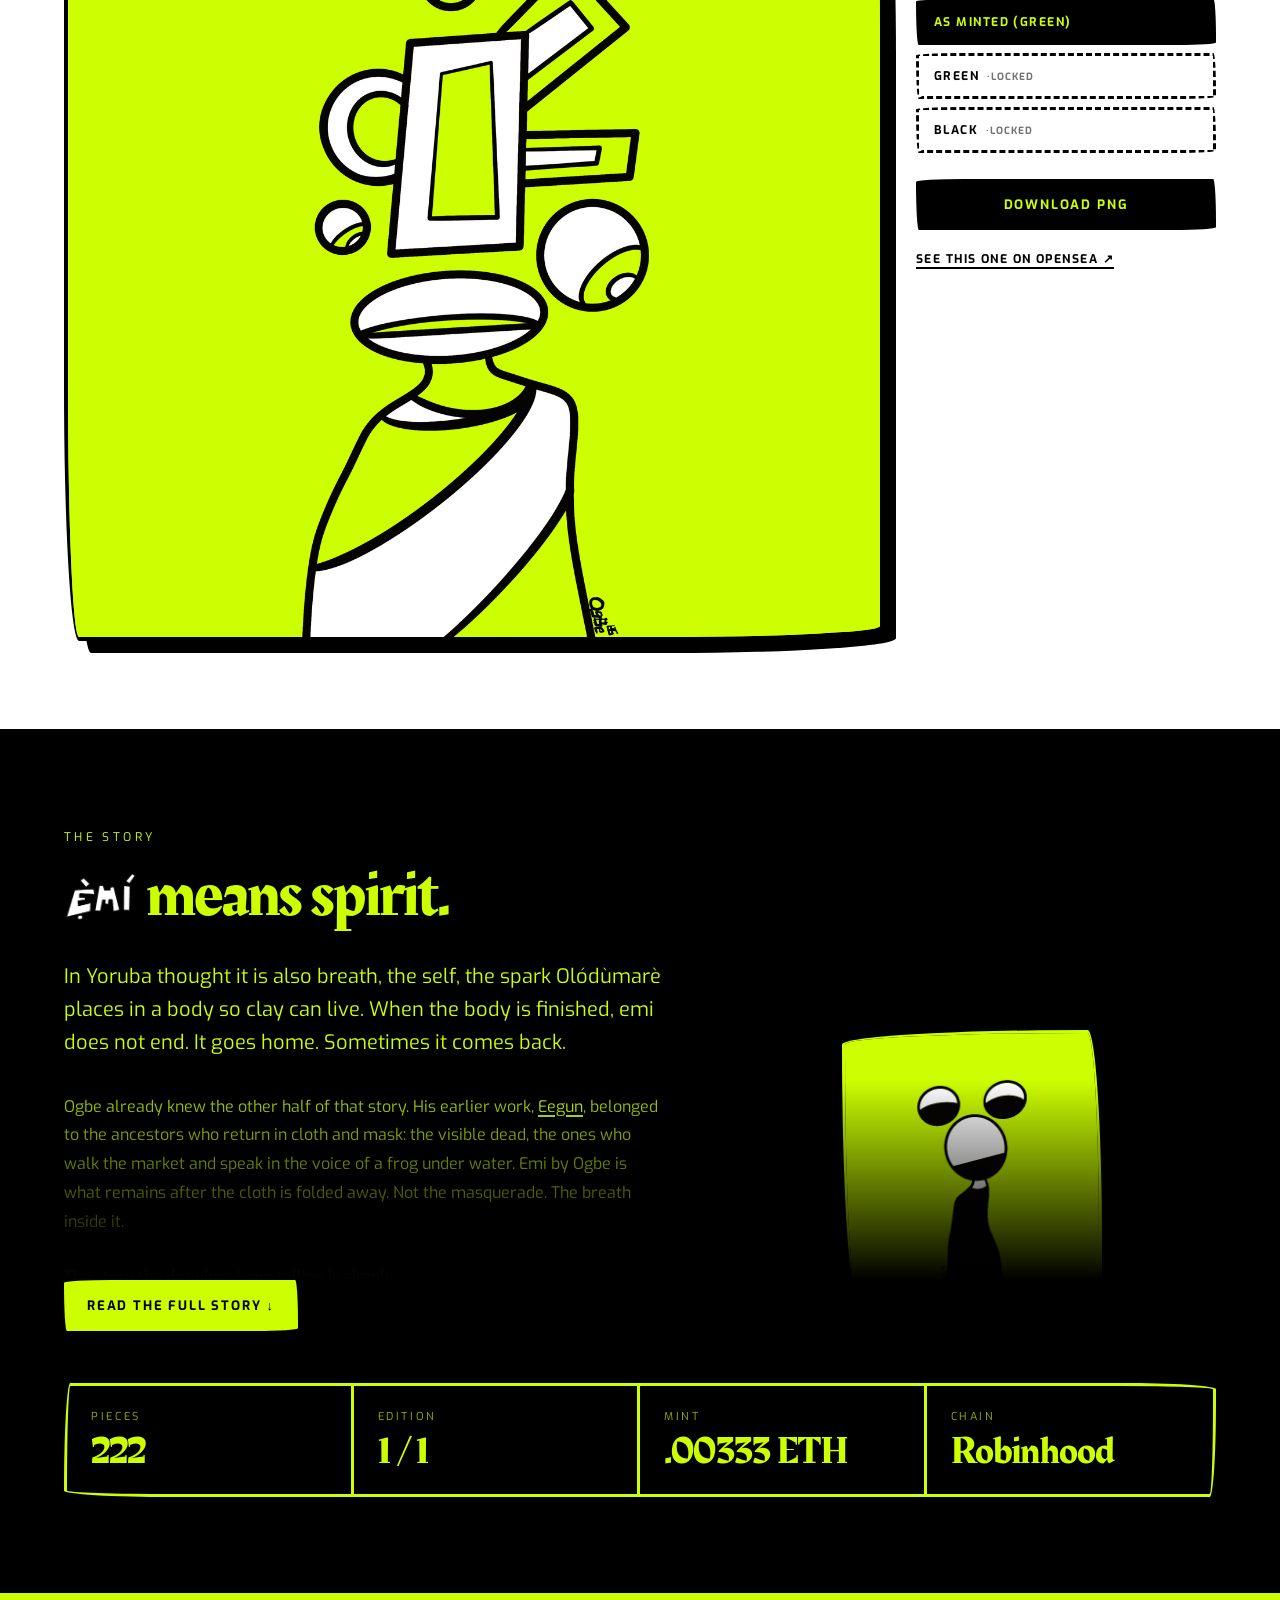
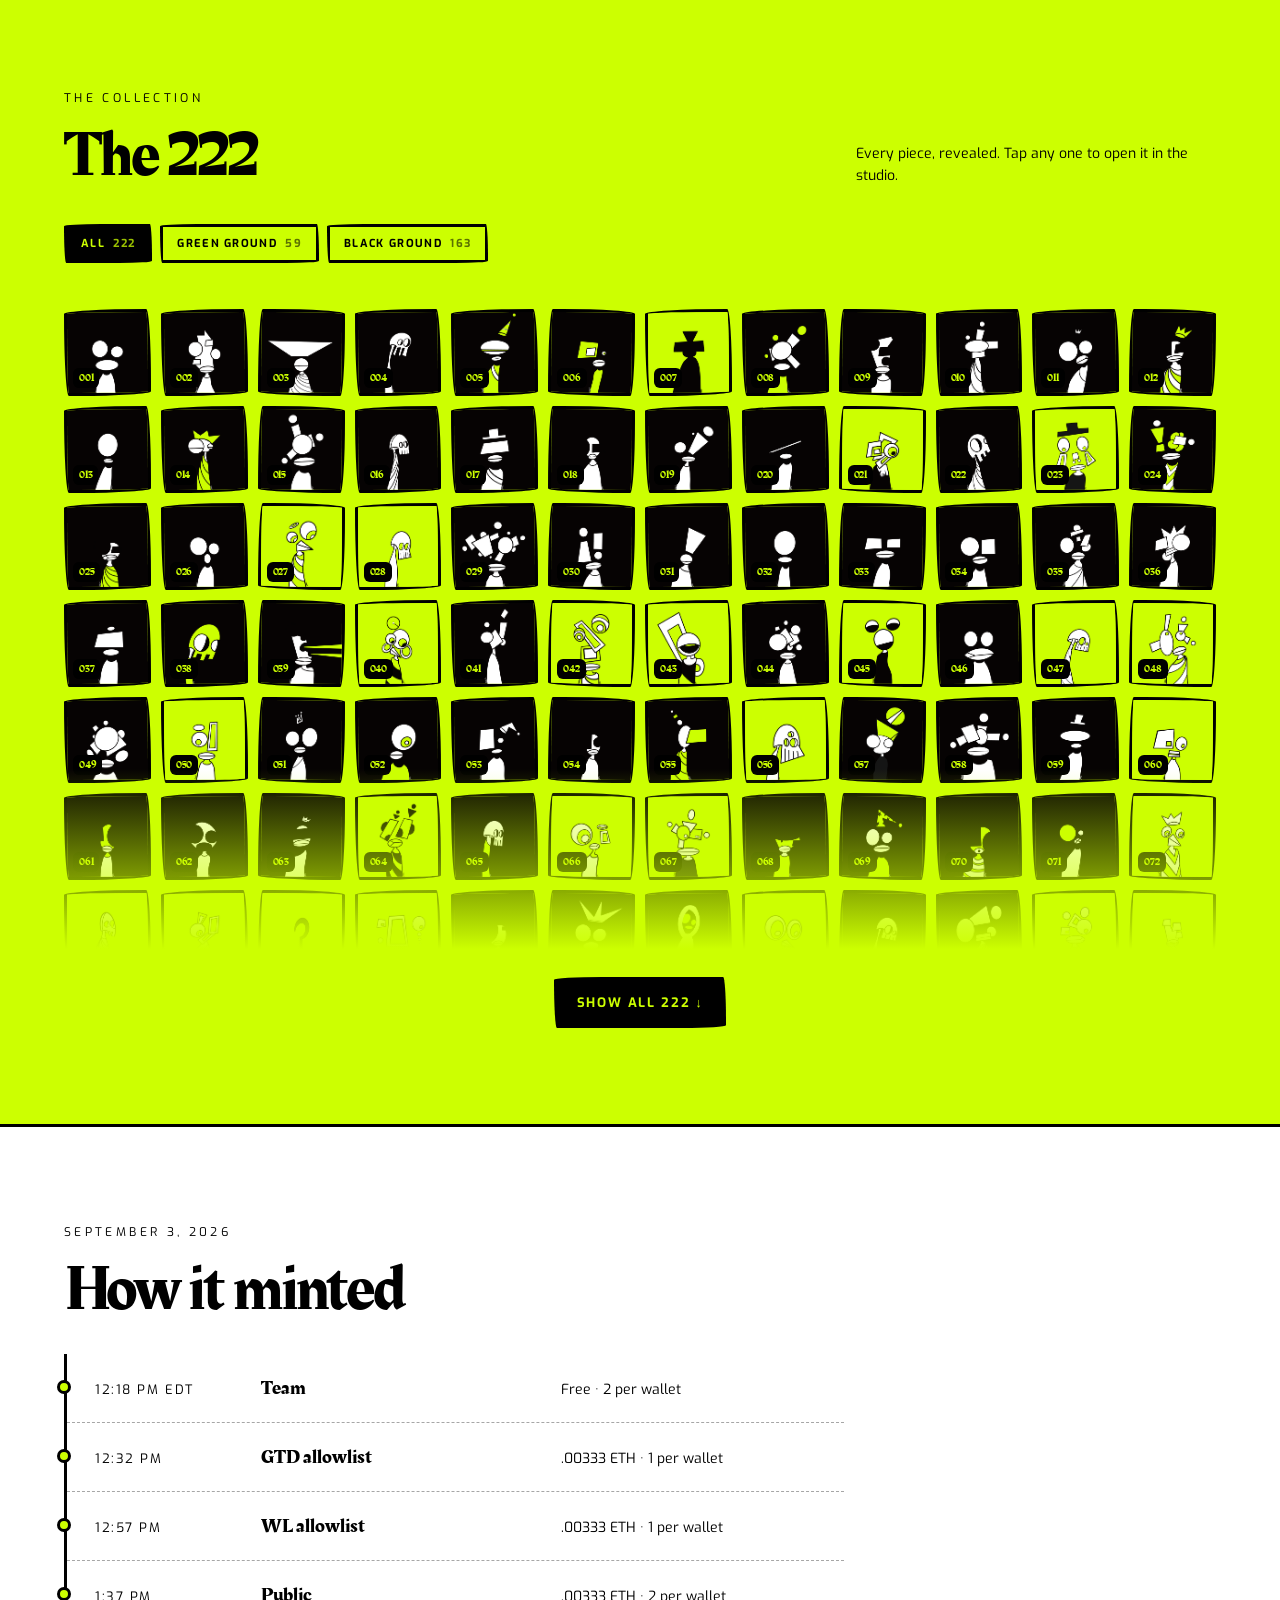
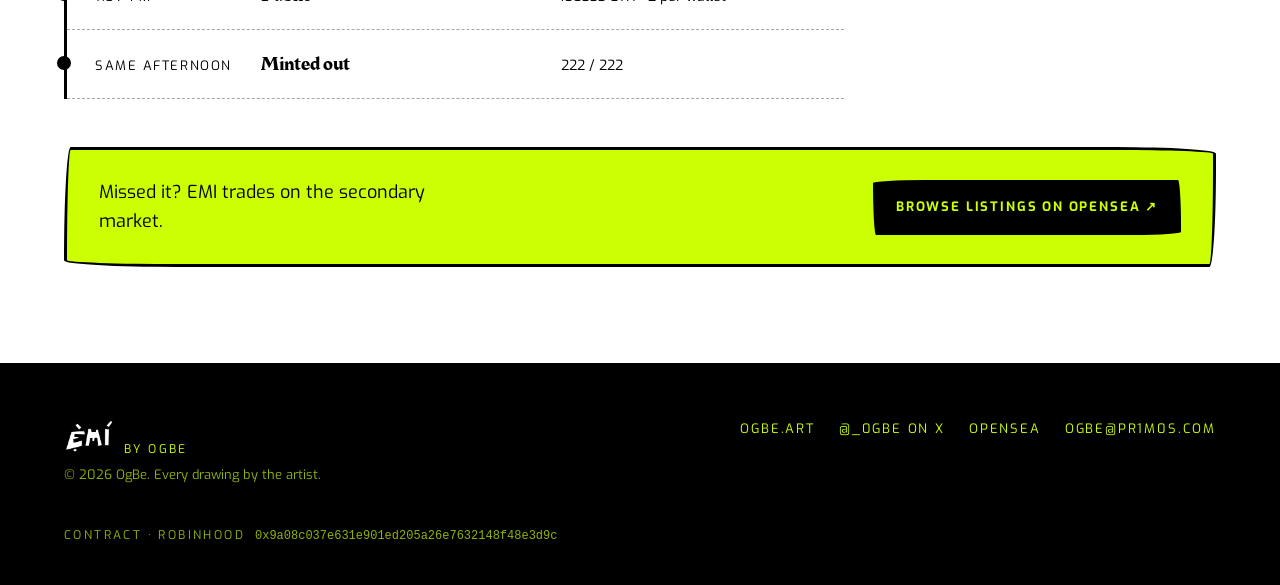
==== commit 97118991: "Market tracker in place of the marquee, and the drawn EMI in the story heading The scrolling band re" ====
--- a/emi/index.html
+++ b/emi/index.html
@@ -42,6 +42,7 @@
     </button>
     <nav id="site-nav" class="nav" aria-label="Site">
       <a href="#studio">Studio</a>
+      <a href="#tracker">Market</a>
       <a href="perks">Perks</a>
       <a href="#story">Story</a>
       <a href="#the-222">The 222</a>
@@ -81,17 +82,24 @@
       </figure>
     </section>
 
-    <!-- MARQUEE -->
-    <div class="marquee" aria-hidden="true">
-      <div class="marquee-track">
-        <span>Minted out &middot; 222 / 222 &middot; Sold out September 3, 2026 &middot; 1/1 hand drawn &middot; On Robinhood &middot;</span>
-        <span>Minted out &middot; 222 / 222 &middot; Sold out September 3, 2026 &middot; 1/1 hand drawn &middot; On Robinhood &middot;</span>
-        <span>Minted out &middot; 222 / 222 &middot; Sold out September 3, 2026 &middot; 1/1 hand drawn &middot; On Robinhood &middot;</span>
-        <span>Minted out &middot; 222 / 222 &middot; Sold out September 3, 2026 &middot; 1/1 hand drawn &middot; On Robinhood &middot;</span>
-        <span>Minted out &middot; 222 / 222 &middot; Sold out September 3, 2026 &middot; 1/1 hand drawn &middot; On Robinhood &middot;</span>
-        <span>Minted out &middot; 222 / 222 &middot; Sold out September 3, 2026 &middot; 1/1 hand drawn &middot; On Robinhood &middot;</span>
-      </div>
-    </div>
+    <!-- TRACKER -->
+    <section id="tracker" class="tracker" aria-labelledby="tracker-title">
+      <div class="wrap">
+        <div class="tracker-head">
+          <h2 id="tracker-title">The market</h2>
+          <p id="tracker-when" class="tracker-when"></p>
+        </div>
+        <dl id="tracker-stats" class="tracker-stats">
+          <div><dt>Floor</dt><dd data-k="floor">&mdash;</dd></div>
+          <div><dt>24h volume</dt><dd data-k="day">&mdash;</dd></div>
+          <div><dt>Total volume</dt><dd data-k="volume">&mdash;</dd></div>
+          <div><dt>Sales</dt><dd data-k="sales">&mdash;</dd></div>
+          <div><dt>Owners</dt><dd data-k="owners">&mdash;</dd></div>
+          <div><dt>Market cap <em>floor &times; 222</em></dt><dd data-k="cap">&mdash;</dd></div>
+        </dl>
+        <p id="tracker-note" class="tracker-note"></p>
+      </div>
+    </section>
 
     <!-- STUDIO -->
     <section id="studio" class="studio" aria-labelledby="studio-title">
@@ -155,7 +163,10 @@
     <section id="story" class="story" aria-labelledby="story-title">
       <div class="wrap">
         <p class="eyebrow">The story</p>
-        <h2 id="story-title">Emi means spirit.</h2>
+        <h2 id="story-title"><picture>
+            <source media="(prefers-reduced-motion: reduce)" srcset="assets/mark-alpha-still.png" />
+            <img class="inline-mark" src="assets/mark-alpha.webp" alt="Emi" width="320" height="218" />
+          </picture> means spirit.</h2>
 
         <div id="story-more" class="story-more collapsed">
         <div class="story-body">
@@ -310,6 +321,7 @@
   </footer>
 
   <script src="js/studio.js"></script>
+  <script src="js/tracker.js"></script>
   <script>
     // the studio panel surfaces out of the white once, on arrival
     var studioSection = document.getElementById('studio');
--- a/emi/css/emi.css
+++ b/emi/css/emi.css
@@ -147,17 +147,47 @@
 .sketch { border-radius: var(--sketch); }
 .hero-art figcaption { margin-top: 8px; font-size: 12px; letter-spacing: 0.2em; text-transform: uppercase; text-align: right; }
 
-/* ---------- MARQUEE ---------- */
-.marquee {
-  overflow: hidden; background: var(--ink); color: var(--lime);
+/* ---------- TRACKER ---------- */
+.tracker {
+  background: var(--ink); color: var(--lime);
   border-top: 3px solid var(--ink); border-bottom: 3px solid var(--ink);
-  padding: 12px 0;
-  font-family: var(--display); font-size: 20px; letter-spacing: 0.06em; text-transform: uppercase;
-  white-space: nowrap;
-}
-.marquee-track { display: inline-flex; animation: scroll 40s linear infinite; }
-.marquee-track span { padding-right: 48px; }
-@keyframes scroll { to { transform: translateX(-50%); } }
+  padding: 40px 0 44px;
+}
+.tracker-head {
+  display: flex; align-items: baseline; justify-content: space-between;
+  gap: 16px; flex-wrap: wrap; margin-bottom: 24px;
+}
+.tracker h2 {
+  font-family: var(--display); font-size: clamp(24px, 3vw, 34px);
+  line-height: 1; letter-spacing: -0.02em;
+}
+.tracker-when { font-size: 11px; letter-spacing: 0.16em; text-transform: uppercase; color: var(--lime-dim); }
+.tracker-stats {
+  display: grid; grid-template-columns: repeat(auto-fit, minmax(140px, 1fr));
+  border: 3px solid var(--lime); border-radius: var(--sketch-2); overflow: hidden;
+}
+.tracker-stats > div { min-width: 0; padding: 18px 20px; border-right: 3px solid var(--lime); }
+.tracker-stats > div:last-child { border-right: 0; }
+.tracker-stats dt {
+  font-size: 10px; letter-spacing: 0.2em; text-transform: uppercase;
+  color: var(--lime-dim); margin-bottom: 7px;
+}
+.tracker-stats dt em {
+  display: block; font-style: normal; letter-spacing: 0.1em;
+  text-transform: none; opacity: 0.65; margin-top: 2px;
+}
+.tracker-stats dd {
+  font-family: var(--display); font-size: clamp(19px, 2.1vw, 26px);
+  line-height: 1.05; letter-spacing: -0.02em; overflow-wrap: anywhere;
+}
+.tracker-stats.is-down { opacity: 0.45; }
+.tracker-note { margin-top: 14px; font-size: 13px; color: var(--lime-dim); }
+
+/* the drawn EMI standing in for the word inside a heading */
+.inline-mark {
+  display: inline-block; height: 0.78em; width: auto;
+  vertical-align: baseline; transform: translateY(0.1em);
+}
 
 /* ---------- SECTION TITLES ---------- */
 .story h2, .gallery h2, .mint h2 {
@@ -597,6 +627,11 @@
   .facts div:nth-child(-n+2) { border-bottom: 3px solid var(--lime); }
   .timeline li { grid-template-columns: 1fr; gap: 4px; }
   .foot-grid { grid-template-columns: 1fr; }
+}
+@media (max-width: 720px) {
+  .tracker-stats { grid-template-columns: 1fr 1fr; }
+  .tracker-stats > div:nth-child(2n) { border-right: 0; }
+  .tracker-stats > div:nth-last-child(n+3) { border-bottom: 3px solid var(--lime); }
 }
 @media (max-width: 600px) {
   .top { padding: 12px 16px; }
@@ -621,11 +656,9 @@
   .grid { grid-template-columns: repeat(auto-fill, minmax(60px, 1fr)); gap: 8px; }
   .grid-wrap.collapsed { max-height: 520px; }
   .story, .gallery, .mint { padding: 72px 0; }
-  .marquee { font-size: 16px; }
 }
 @media (prefers-reduced-motion: reduce) {
   html { scroll-behavior: auto; }
-  .marquee-track { animation: none; }
   .dot { animation: none; }
   .btn, .tile { transition: none; }
 }
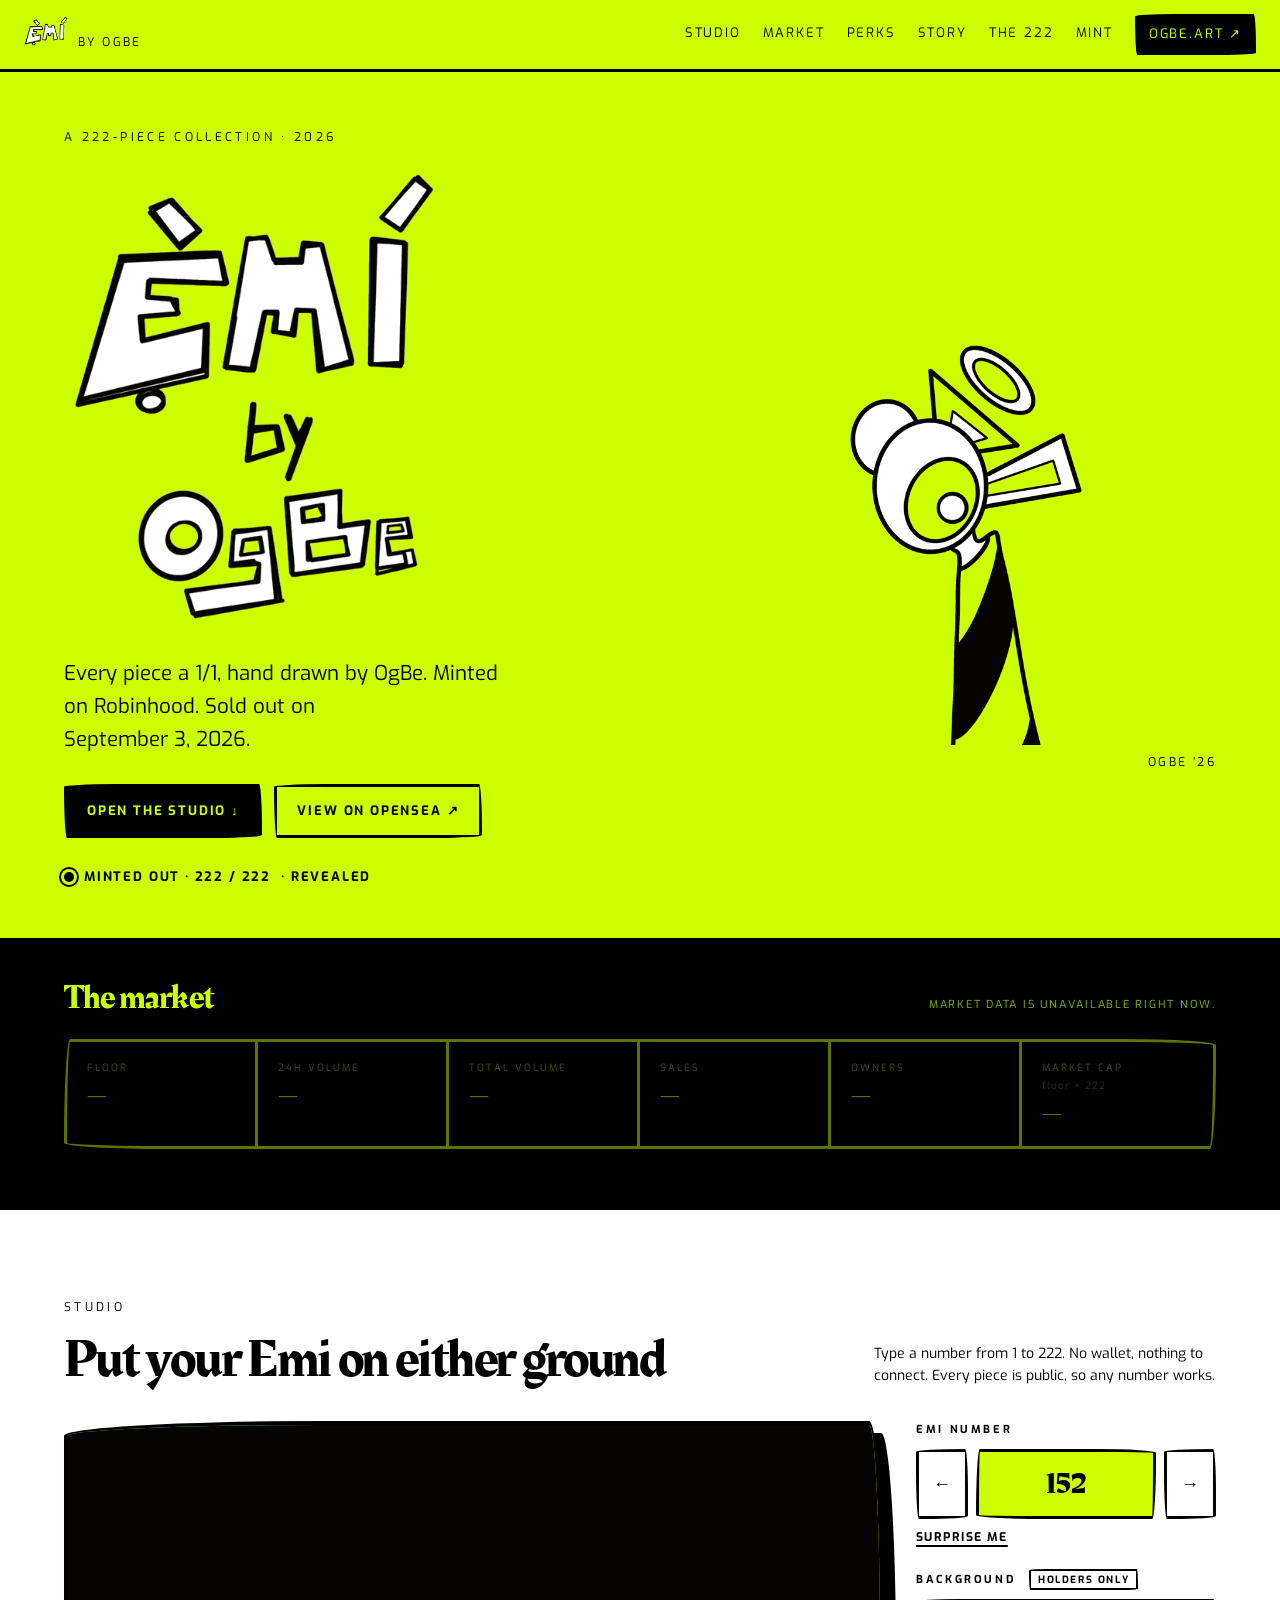
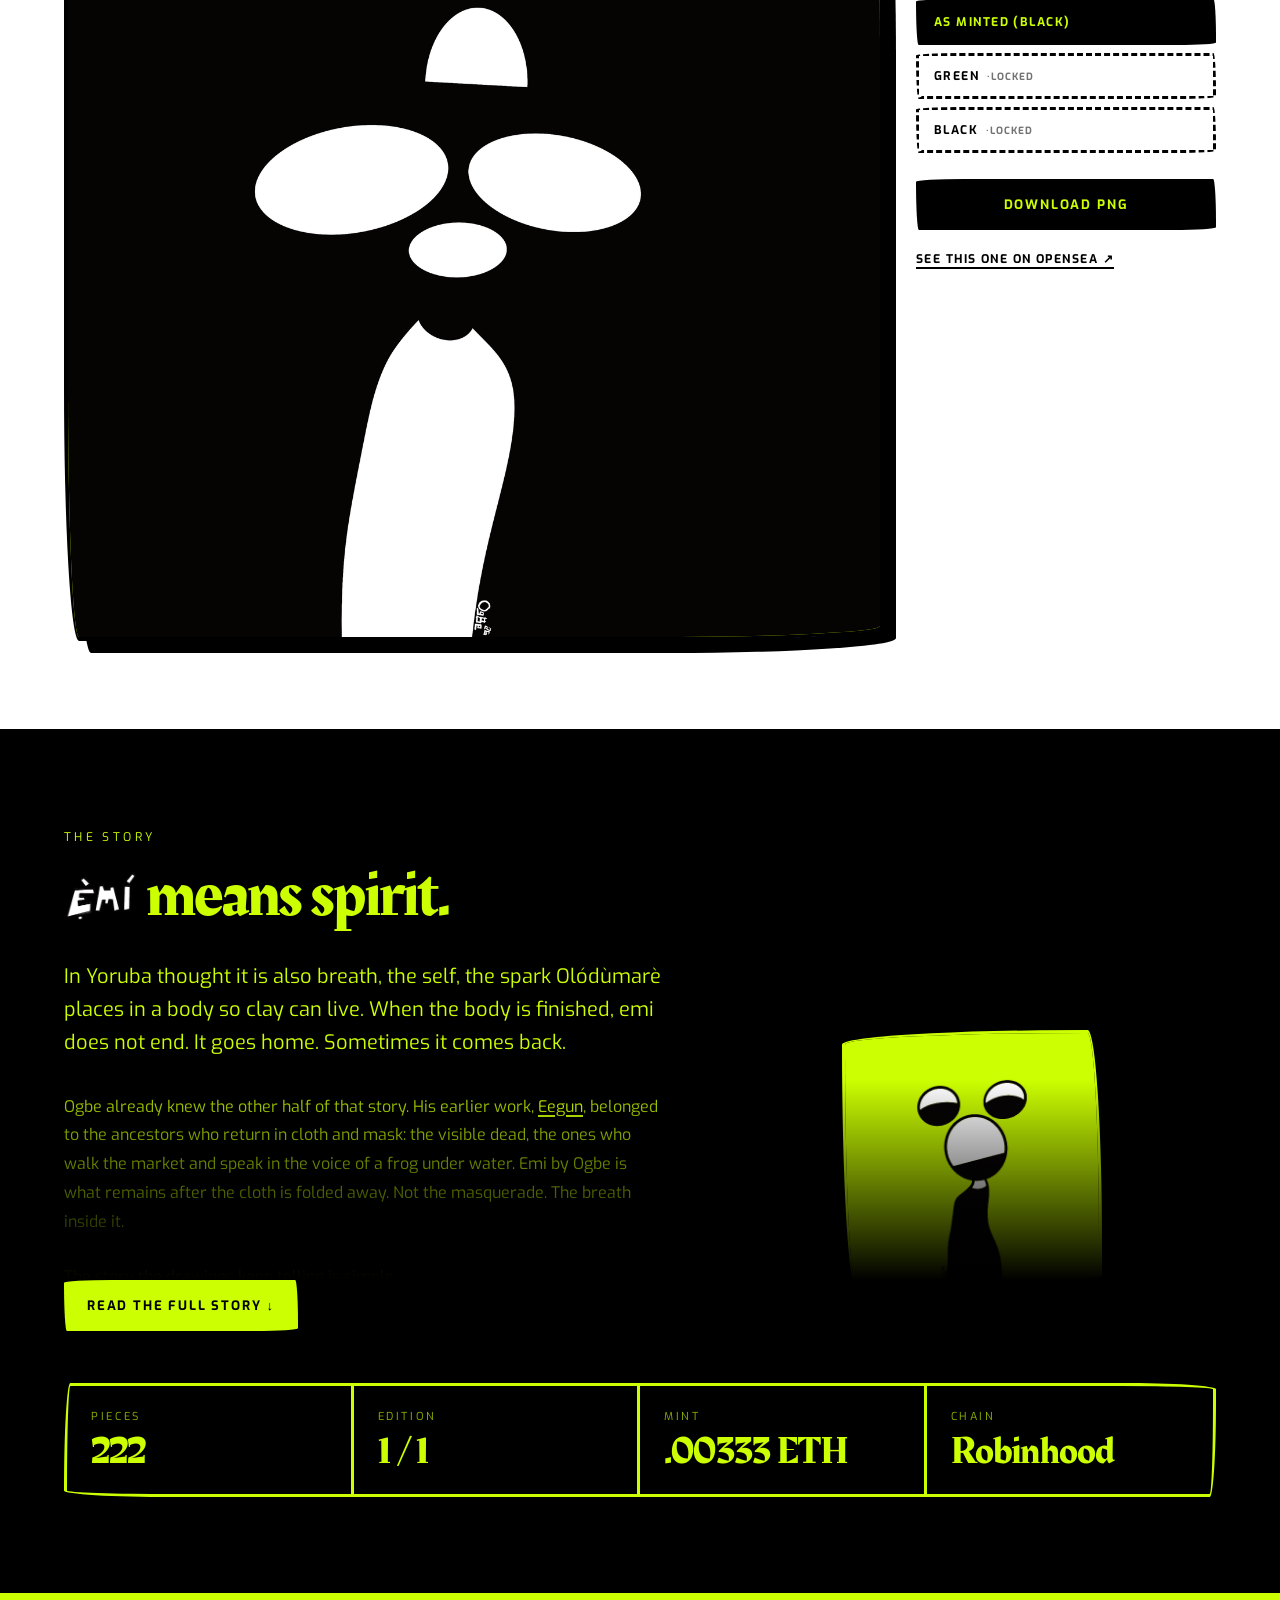
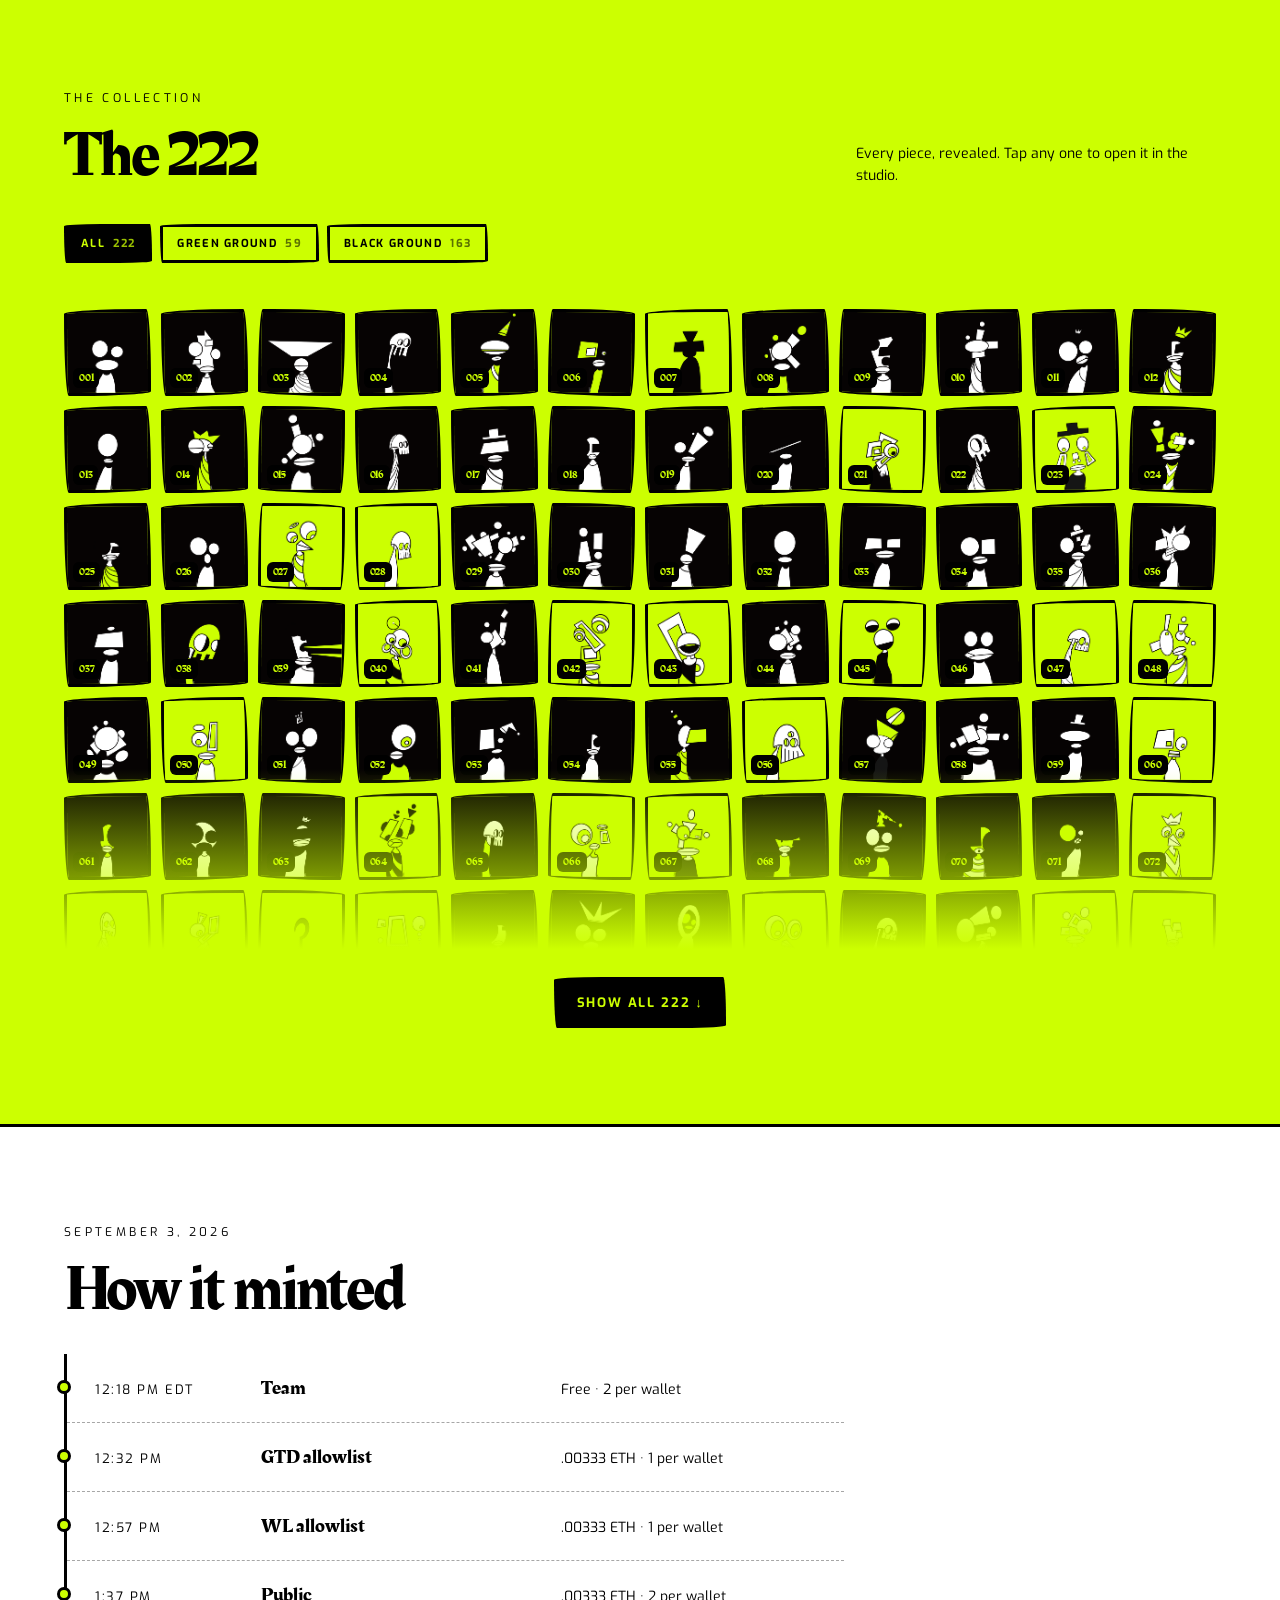
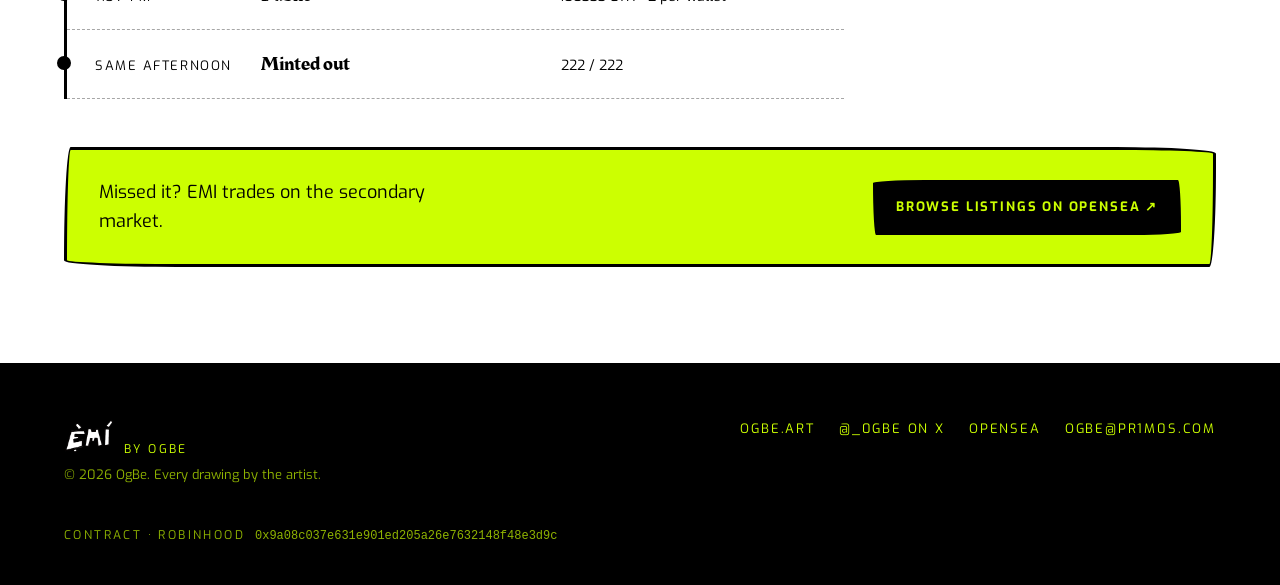
==== commit 950866e2: "Force text arrows so iOS stops drawing them as emoji Every arrow in U+2190..U+2199 carries emoji pre" ====
--- a/emi/index.html
+++ b/emi/index.html
@@ -47,7 +47,7 @@
       <a href="#story">Story</a>
       <a href="#the-222">The 222</a>
       <a href="#mint">Mint</a>
-      <a class="nav-ext" href="https://ogbe.art">ogbe.art&nbsp;&#x2197;</a>
+      <a class="nav-ext" href="https://ogbe.art">ogbe.art&nbsp;&#x2197;&#xFE0E;</a>
     </nav>
   </header>
 
@@ -64,8 +64,8 @@
         </h1>
         <p class="hero-lead">Every piece a 1/1, hand drawn by OgBe. Minted on Robinhood. Sold out on September&nbsp;3,&nbsp;2026.</p>
         <div class="hero-actions">
-          <a class="btn btn-ink" href="#studio">Open the studio &#x2193;</a>
-          <a class="btn btn-ghost" href="https://opensea.io/collection/emi-by-ogbe" target="_blank" rel="noopener">View on OpenSea &#x2197;</a>
+          <a class="btn btn-ink" href="#studio">Open the studio &#x2193;&#xFE0E;</a>
+          <a class="btn btn-ghost" href="https://opensea.io/collection/emi-by-ogbe" target="_blank" rel="noopener">View on OpenSea &#x2197;&#xFE0E;</a>
         </div>
         <p class="status">
           <span class="dot" aria-hidden="true"></span>
@@ -122,9 +122,9 @@
             <div class="field">
               <label class="field-label" for="emi-number">Emi number</label>
               <div class="numrow">
-                <button id="emi-prev" class="step" type="button" aria-label="Previous Emi">&#x2190;</button>
+                <button id="emi-prev" class="step" type="button" aria-label="Previous Emi">&#x2190;&#xFE0E;</button>
                 <input id="emi-number" type="number" min="1" max="222" step="1" value="1" inputmode="numeric" />
-                <button id="emi-next" class="step" type="button" aria-label="Next Emi">&#x2192;</button>
+                <button id="emi-next" class="step" type="button" aria-label="Next Emi">&#x2192;&#xFE0E;</button>
               </div>
               <button id="emi-random" class="linky" type="button">Surprise me</button>
             </div>
@@ -151,7 +151,7 @@
             <div class="field">
               <button id="emi-download" class="btn btn-ink full" type="button">Download PNG</button>
               <p id="emi-owner" class="owner"></p>
-              <a id="emi-opensea" class="linky" href="https://opensea.io/collection/emi-by-ogbe" target="_blank" rel="noopener">See this one on OpenSea &#x2197;</a>
+              <a id="emi-opensea" class="linky" href="https://opensea.io/collection/emi-by-ogbe" target="_blank" rel="noopener">See this one on OpenSea &#x2197;&#xFE0E;</a>
             </div>
           </div>
         </div>
@@ -244,7 +244,7 @@
         </div>
 
         <div class="story-toggle-wrap">
-          <button id="story-toggle" class="btn btn-on-dark" type="button" aria-expanded="false" aria-controls="story-more">Read the full story &#x2193;</button>
+          <button id="story-toggle" class="btn btn-on-dark" type="button" aria-expanded="false" aria-controls="story-more">Read the full story &#x2193;&#xFE0E;</button>
         </div>
 
         <dl class="facts">
@@ -273,7 +273,7 @@
           <div class="grid-fade" aria-hidden="true"></div>
         </div>
         <div class="grid-more">
-          <button id="grid-toggle" class="btn btn-ink" type="button" aria-expanded="false" aria-controls="grid">Show all 222 &#x2193;</button>
+          <button id="grid-toggle" class="btn btn-ink" type="button" aria-expanded="false" aria-controls="grid">Show all 222 &#x2193;&#xFE0E;</button>
         </div>
       </div>
     </section>
@@ -292,7 +292,7 @@
         </ol>
         <div class="mint-cta">
           <p>Missed it? EMI trades on the secondary market.</p>
-          <a class="btn btn-ink" href="https://opensea.io/collection/emi-by-ogbe" target="_blank" rel="noopener">Browse listings on OpenSea &#x2197;</a>
+          <a class="btn btn-ink" href="https://opensea.io/collection/emi-by-ogbe" target="_blank" rel="noopener">Browse listings on OpenSea &#x2197;&#xFE0E;</a>
         </div>
       </div>
     </section>
@@ -363,7 +363,7 @@
     function setStory(open) {
       storyMore.classList.toggle('collapsed', !open);
       storyToggle.setAttribute('aria-expanded', open ? 'true' : 'false');
-      storyToggle.innerHTML = open ? 'Show less &#x2191;' : 'Read the full story &#x2193;';
+      storyToggle.innerHTML = open ? 'Show less &#x2191;&#xFE0E;' : 'Read the full story &#x2193;&#xFE0E;';
     }
     storyToggle.addEventListener('click', function () {
       var opening = storyMore.classList.contains('collapsed');
@@ -381,7 +381,7 @@
     toggle.addEventListener('click', function () {
       var open = wrap.classList.toggle('collapsed') === false;
       toggle.setAttribute('aria-expanded', open ? 'true' : 'false');
-      toggle.innerHTML = open ? 'Show fewer &#x2191;' : 'Show all 222 &#x2193;';
+      toggle.innerHTML = open ? 'Show fewer &#x2191;&#xFE0E;' : 'Show all 222 &#x2193;&#xFE0E;';
       if (!open) document.getElementById('the-222').scrollIntoView({ block: 'start' });
     });
 
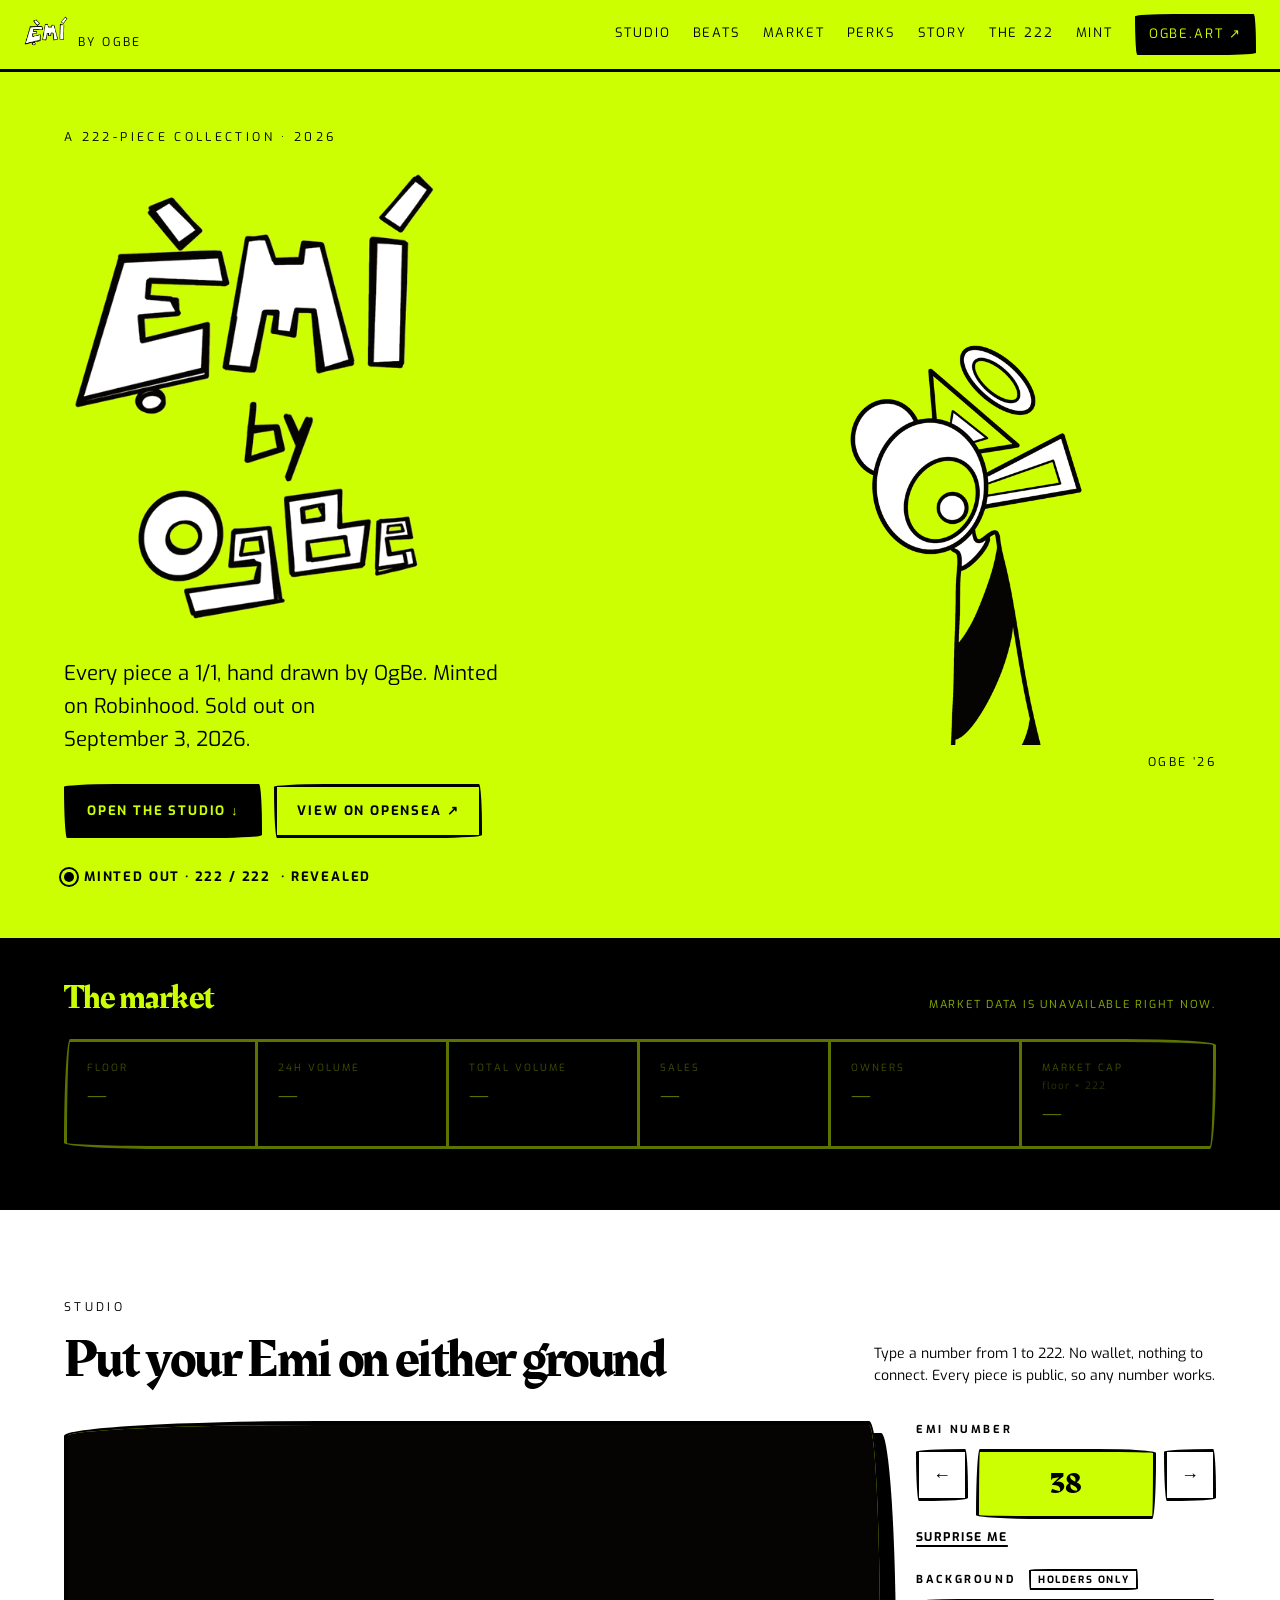
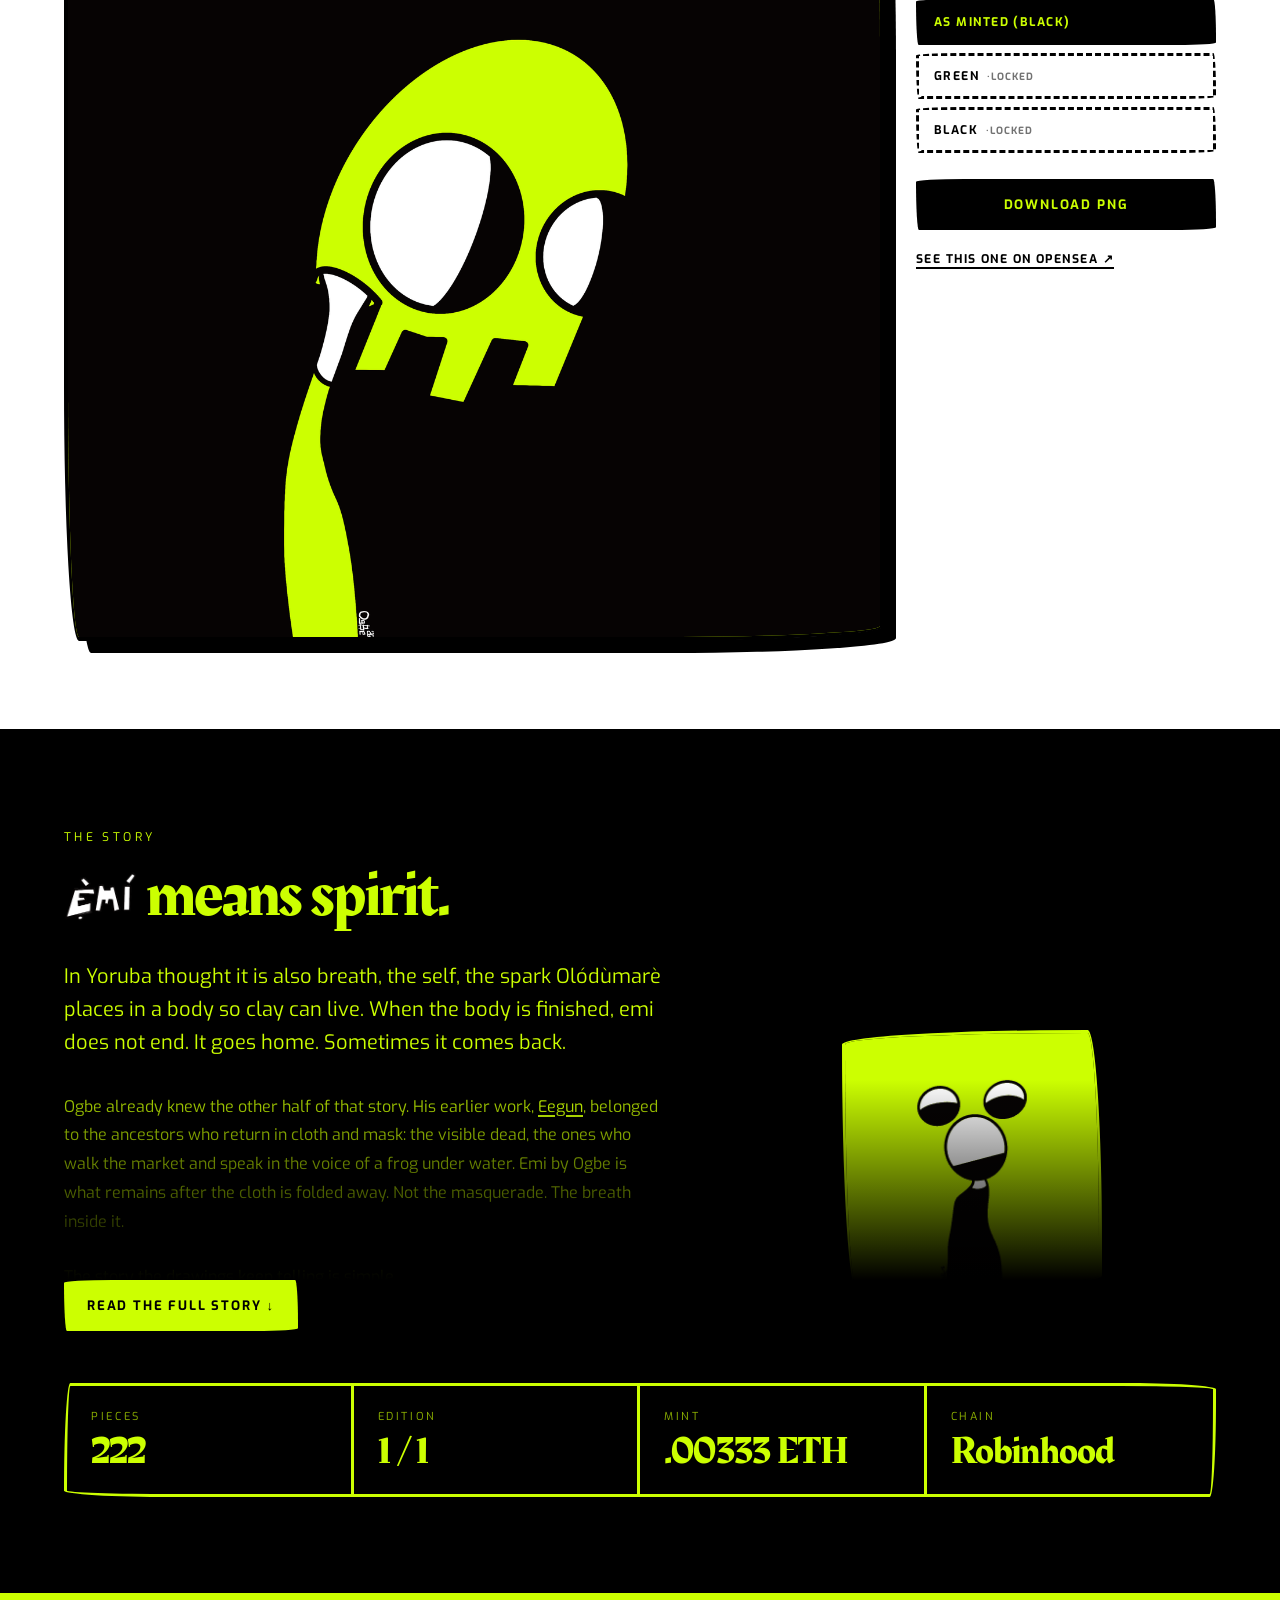
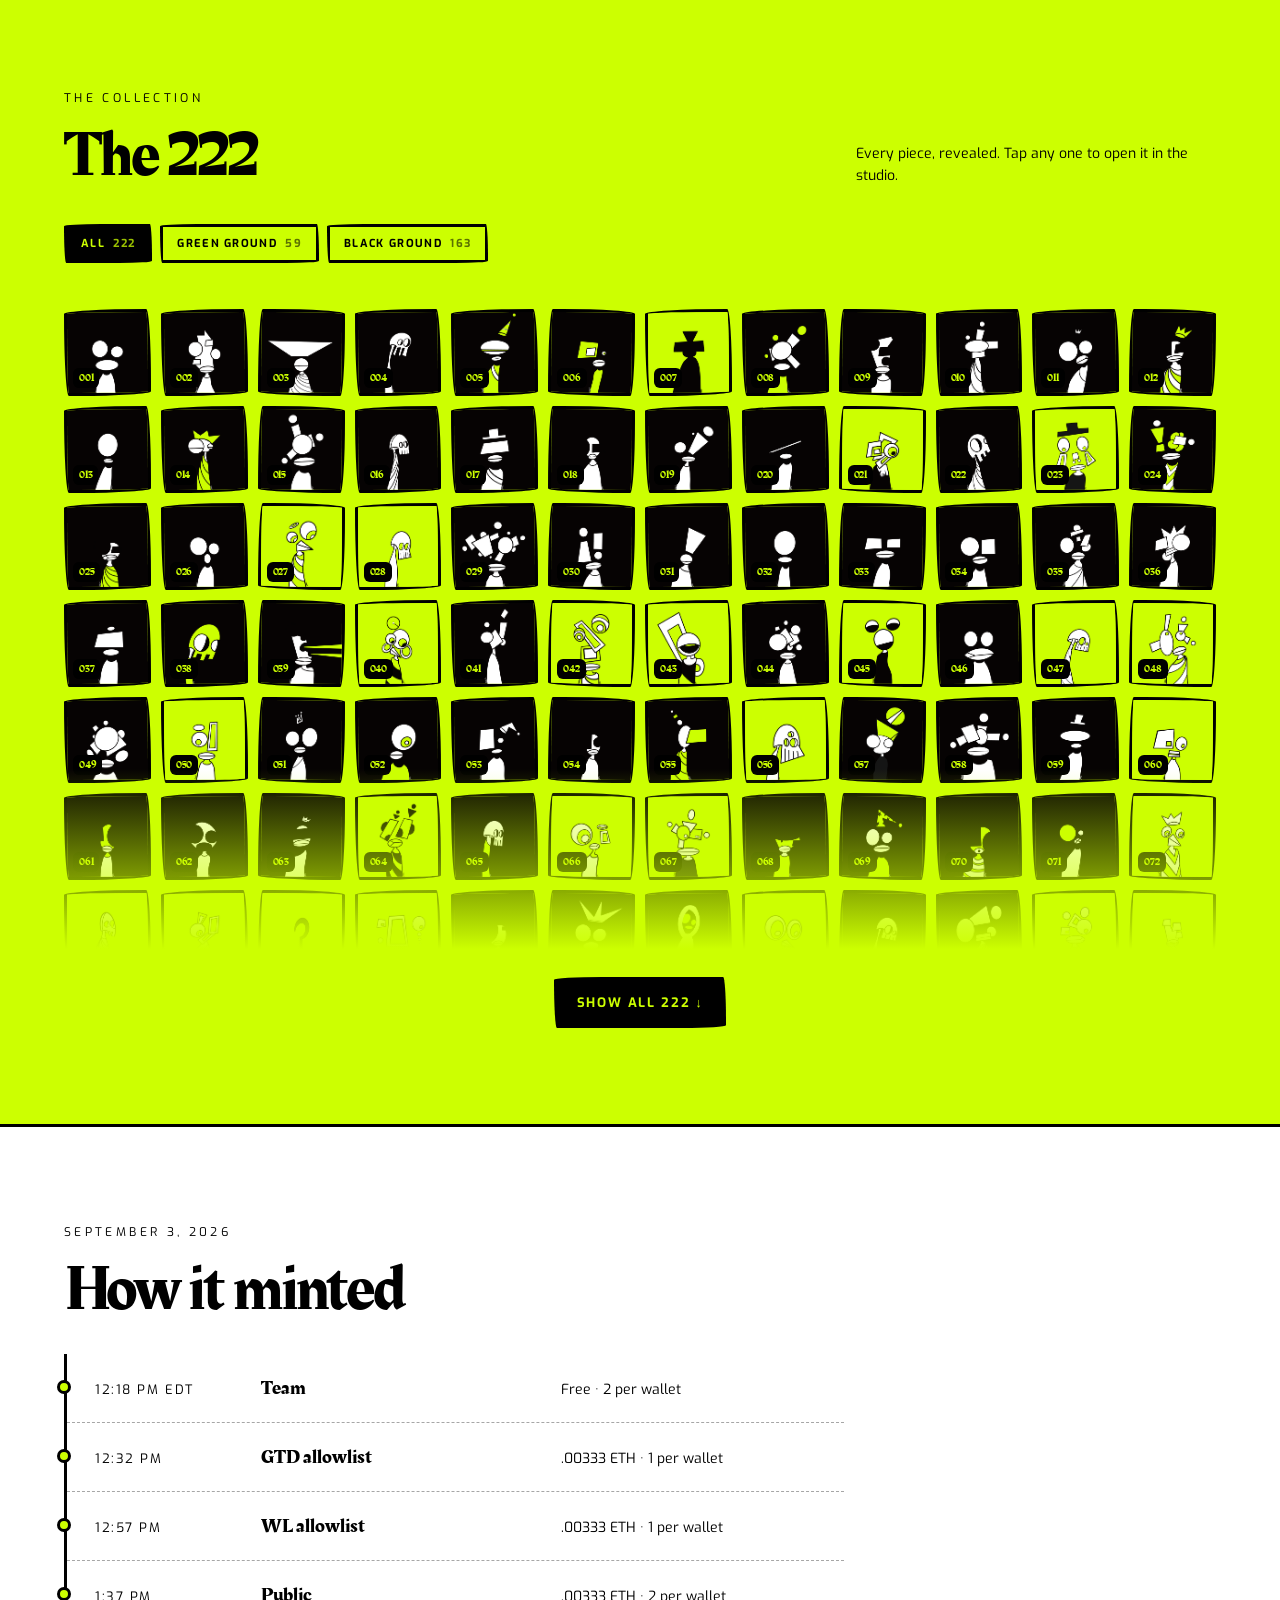
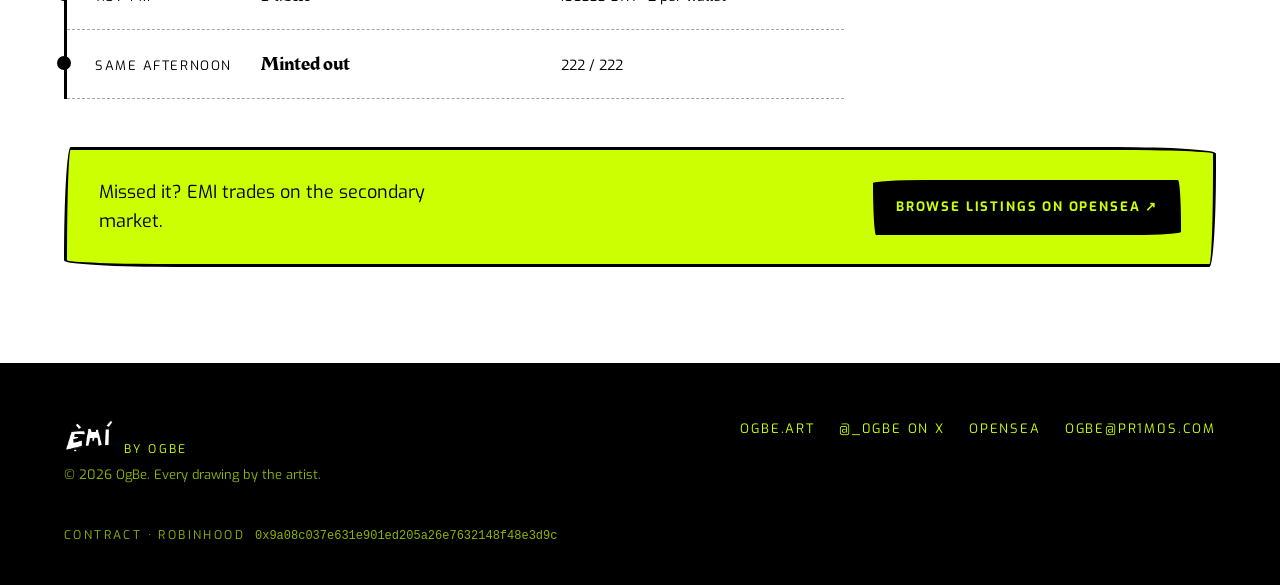
==== commit e36c6b6a: "Beats: a sixteen-pad machine, and fix the phase-in blip /beats is an MPC-style pad machine behind th" ====
--- a/emi/index.html
+++ b/emi/index.html
@@ -42,6 +42,7 @@
     </button>
     <nav id="site-nav" class="nav" aria-label="Site">
       <a href="#studio">Studio</a>
+      <a href="beats">Beats</a>
       <a href="#tracker">Market</a>
       <a href="perks">Perks</a>
       <a href="#story">Story</a>
@@ -325,6 +326,8 @@
   <script>
     // the studio panel surfaces out of the white once, on arrival
     var studioSection = document.getElementById('studio');
+    // cover the panels straight away, so the reveal is a fade and not a flash
+    if (studioSection) studioSection.classList.add('armed');
     if (studioSection && 'IntersectionObserver' in window) {
       var io = new IntersectionObserver(function (entries) {
         entries.forEach(function (en) {
--- a/emi/css/emi.css
+++ b/emi/css/emi.css
@@ -299,6 +299,69 @@
   .pairing { grid-template-columns: 1fr 1fr; gap: 24px; }
 }
 
+/* ---------- BEATS ---------- */
+.beats-page { background: var(--lime); padding: 56px 0 88px; min-height: 70vh; }
+.beats-title {
+  font-family: var(--display); font-size: clamp(34px, 5.4vw, 62px);
+  line-height: 1; letter-spacing: -0.03em; margin-bottom: 18px;
+}
+.beats-lead { font-size: 16px; line-height: 1.7; max-width: 56ch; margin-bottom: 30px; }
+.beats-note { margin-top: 30px; font-size: 13px; line-height: 1.6; max-width: 56ch; opacity: 0.7; }
+
+.beats-door {
+  border: 3px dashed var(--ink); border-radius: var(--sketch);
+  padding: 28px 26px; max-width: 460px; display: flex; flex-direction: column; gap: 10px;
+}
+.beats-door-title { font-family: var(--display); font-size: 21px; }
+
+.machine { display: flex; flex-direction: column; gap: 16px; }
+.machine-transport { display: flex; align-items: center; gap: 16px; flex-wrap: wrap; }
+.machine-transport .btn { min-width: 108px; text-align: center; }
+.tempo { display: flex; flex-direction: column; gap: 4px; font-size: 11px; letter-spacing: 0.16em; text-transform: uppercase; font-weight: 700; }
+.tempo input { width: 190px; accent-color: var(--ink); }
+.machine-share { font-size: 13px; min-height: 1.2em; word-break: break-all; }
+
+.machine-grid { display: grid; grid-template-columns: minmax(0, 360px) minmax(0, 1fr); gap: 22px; align-items: start; }
+
+.pads { display: grid; grid-template-columns: repeat(4, 1fr); gap: 8px; }
+.pad {
+  aspect-ratio: 1; display: grid; place-items: center; cursor: pointer;
+  border: 3px solid var(--ink); border-radius: var(--sketch);
+  background: var(--paper); color: var(--ink);
+  font-family: var(--mono); font-size: 10px; font-weight: 700;
+  letter-spacing: 0.1em; text-transform: uppercase; text-align: center; padding: 4px;
+  transition: background 0.08s, color 0.08s, transform 0.08s;
+}
+.pad:nth-child(3n) { border-radius: var(--sketch-2); }
+.pad.has-steps { background: var(--ink); color: var(--lime); }
+.pad.sel { outline: 3px solid var(--ink); outline-offset: 3px; }
+.pad.hit { transform: scale(0.93); background: var(--lime); color: var(--ink); }
+
+.seq { display: flex; flex-direction: column; gap: 10px; }
+.seq-head { font-size: 11px; letter-spacing: 0.18em; text-transform: uppercase; font-weight: 700; }
+.seq-hint { font-size: 12px; opacity: 0.6; }
+.steps { display: grid; grid-template-columns: repeat(8, 1fr); gap: 7px; }
+.step {
+  aspect-ratio: 1; cursor: pointer; position: relative;
+  border: 3px solid var(--ink); border-radius: var(--sketch);
+  background: var(--paper);
+  transition: background 0.08s, transform 0.08s;
+}
+.step.downbeat { border-width: 4px; }
+.step.on { background: var(--ink); }
+.step.now { transform: scale(0.9); }
+.step.on.now { background: var(--lime); }
+
+@media (max-width: 900px) {
+  .machine-grid { grid-template-columns: 1fr; }
+  .pads { max-width: 340px; }
+}
+@media (max-width: 600px) {
+  .beats-page { padding: 40px 0 64px; }
+  .tempo input { width: 150px; }
+  .steps { gap: 6px; }
+}
+
 /* ---------- PERKS ---------- */
 .perks-page { background: var(--lime); padding: 64px 0 96px; min-height: 70vh; }
 .perks-title {
@@ -376,23 +439,25 @@
    scroll, then turns the corner into horizontal. Driven by scroll position,
    so it tracks the reader rather than playing on a timer. The panel surfaces
    out of the white behind it. */
-.studio-title-block { position: relative; }
-.studio-title-block::after {
+.studio-title-block, .studio-panel { position: relative; }
+.studio-title-block::after, .studio-panel::after {
   content: ""; position: absolute; inset: -10px; z-index: 2;
-  background: var(--paper); pointer-events: none; opacity: 0;
-}
-.studio.in-view .studio-title-block::after { animation: phase-from-white 0.9s ease-out both; }
-
-.studio-panel { position: relative; }
-.studio-panel::after {
-  content: ""; position: absolute; inset: -10px; z-index: 2;
-  background: var(--paper); pointer-events: none; opacity: 0;
-}
-.studio.in-view .studio-panel::after { animation: phase-from-white 1s ease-out 0.25s both; }
+  background: var(--paper); pointer-events: none;
+  /* transparent by default, so with no JS the content simply shows */
+  opacity: 0;
+}
+/* JS covers them at load, well before the section scrolls into view. Without
+   this they were transparent until the reveal fired, which meant the content
+   flashed, got hidden, then faded back — the blip. */
+.studio.armed .studio-title-block::after,
+.studio.armed .studio-panel::after { opacity: 1; }
+
+.studio.armed.in-view .studio-title-block::after { animation: phase-from-white 0.9s ease-out forwards; }
+.studio.armed.in-view .studio-panel::after { animation: phase-from-white 1s ease-out 0.25s forwards; }
 
 @keyframes phase-from-white {
-  0%   { opacity: 1; }
-  100% { opacity: 0; }
+  from { opacity: 1; }
+  to   { opacity: 0; }
 }
 
 
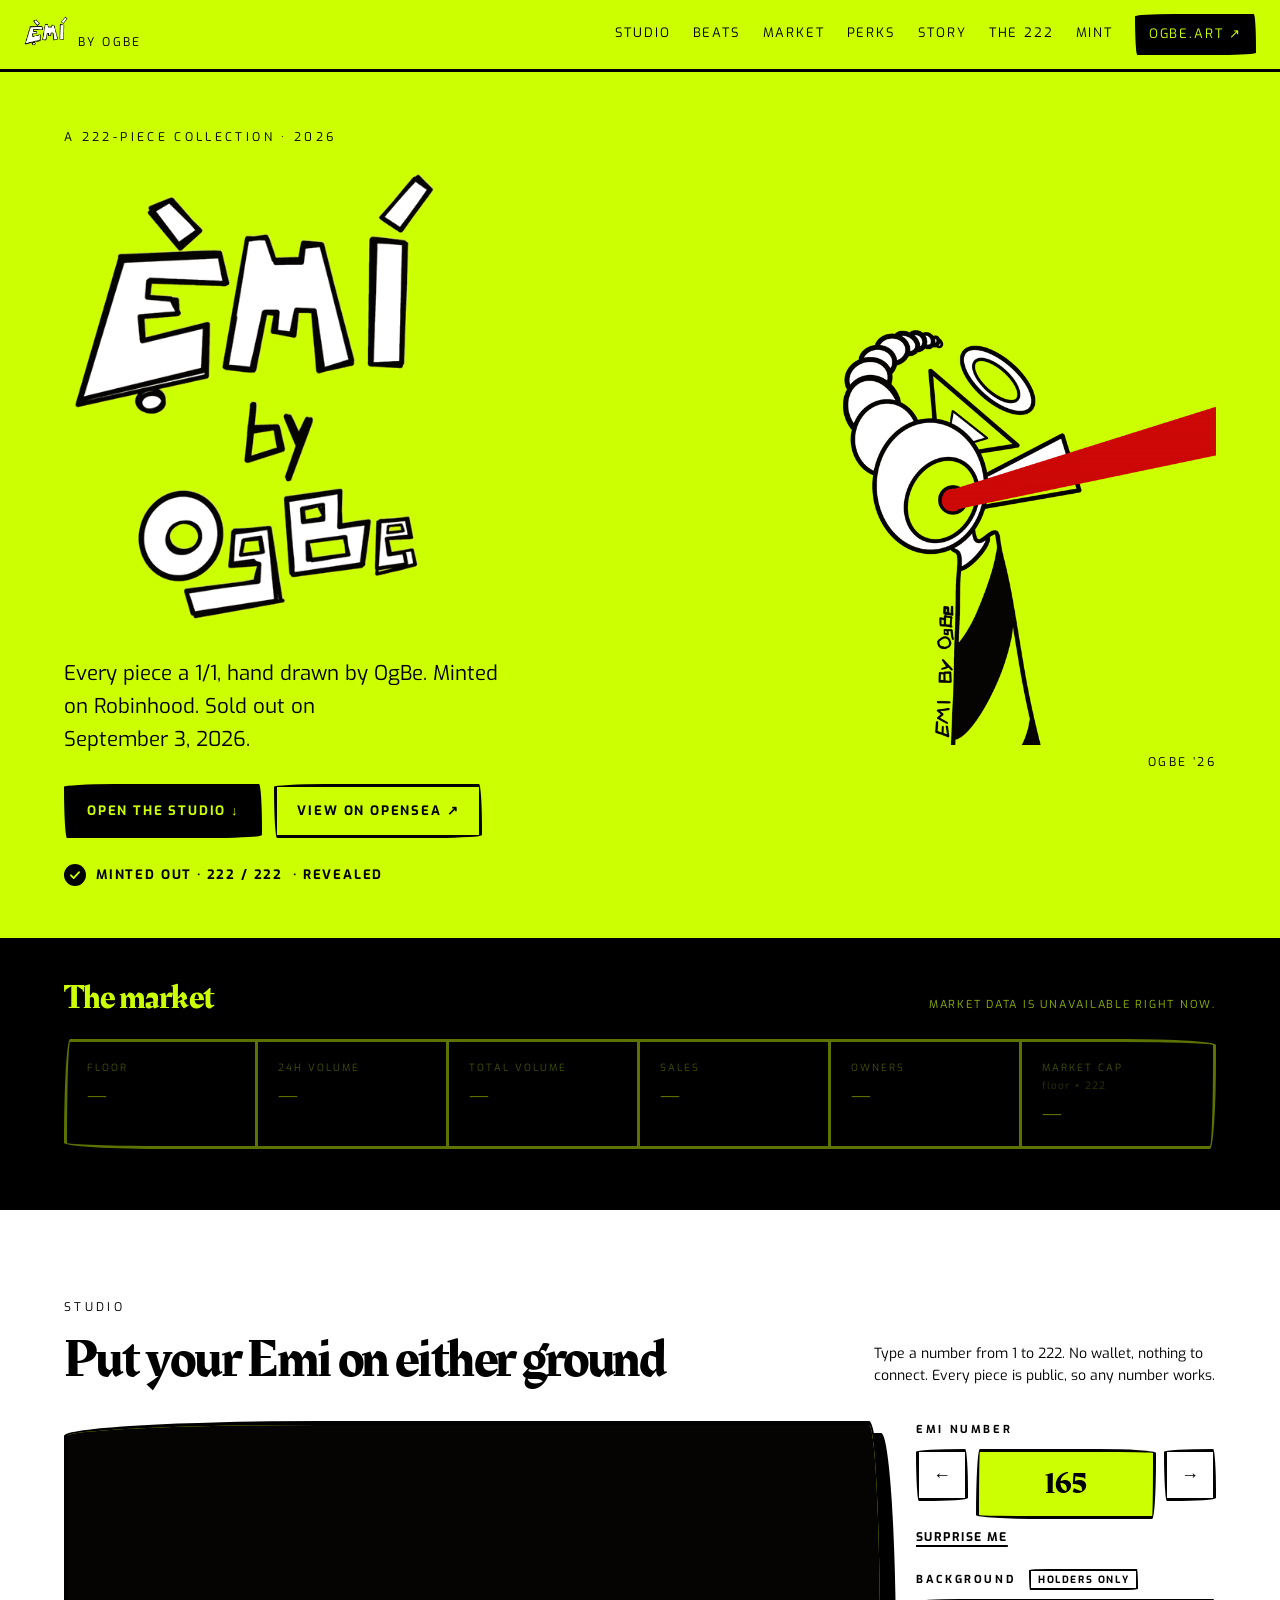
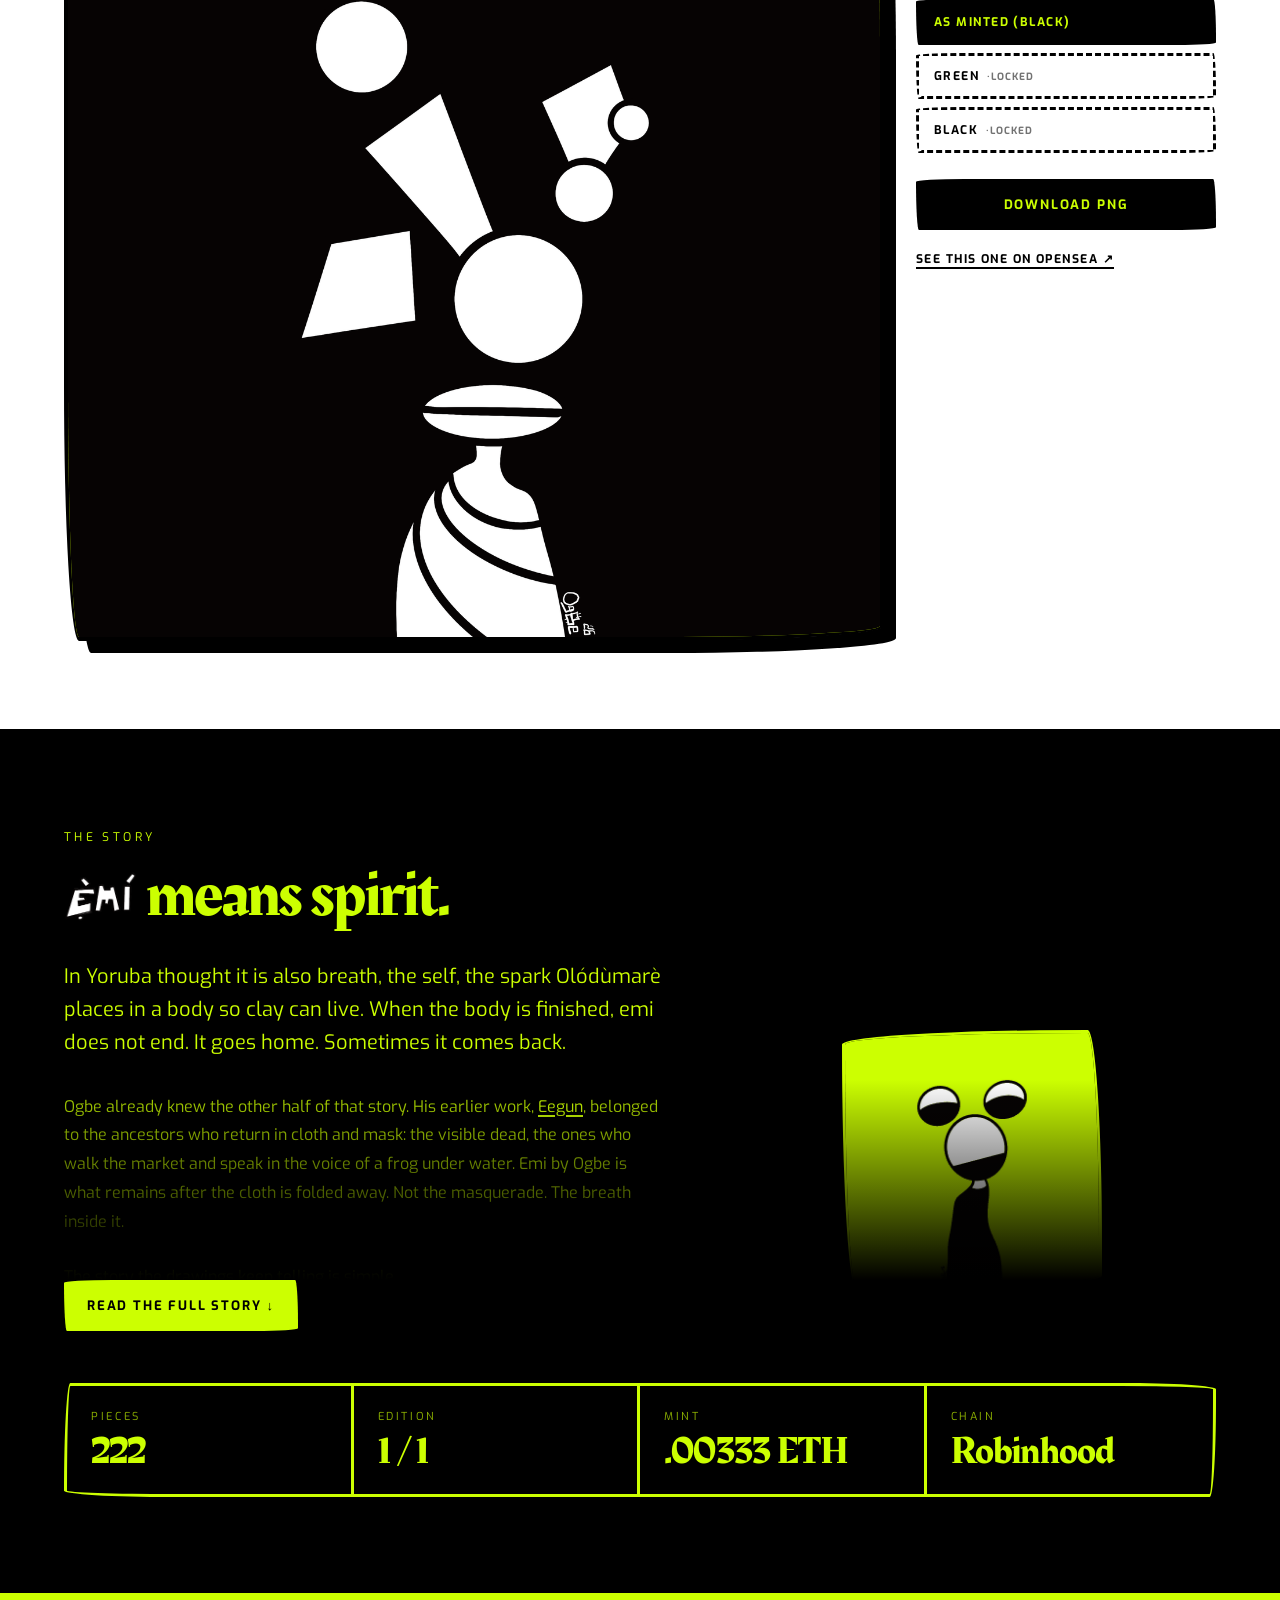
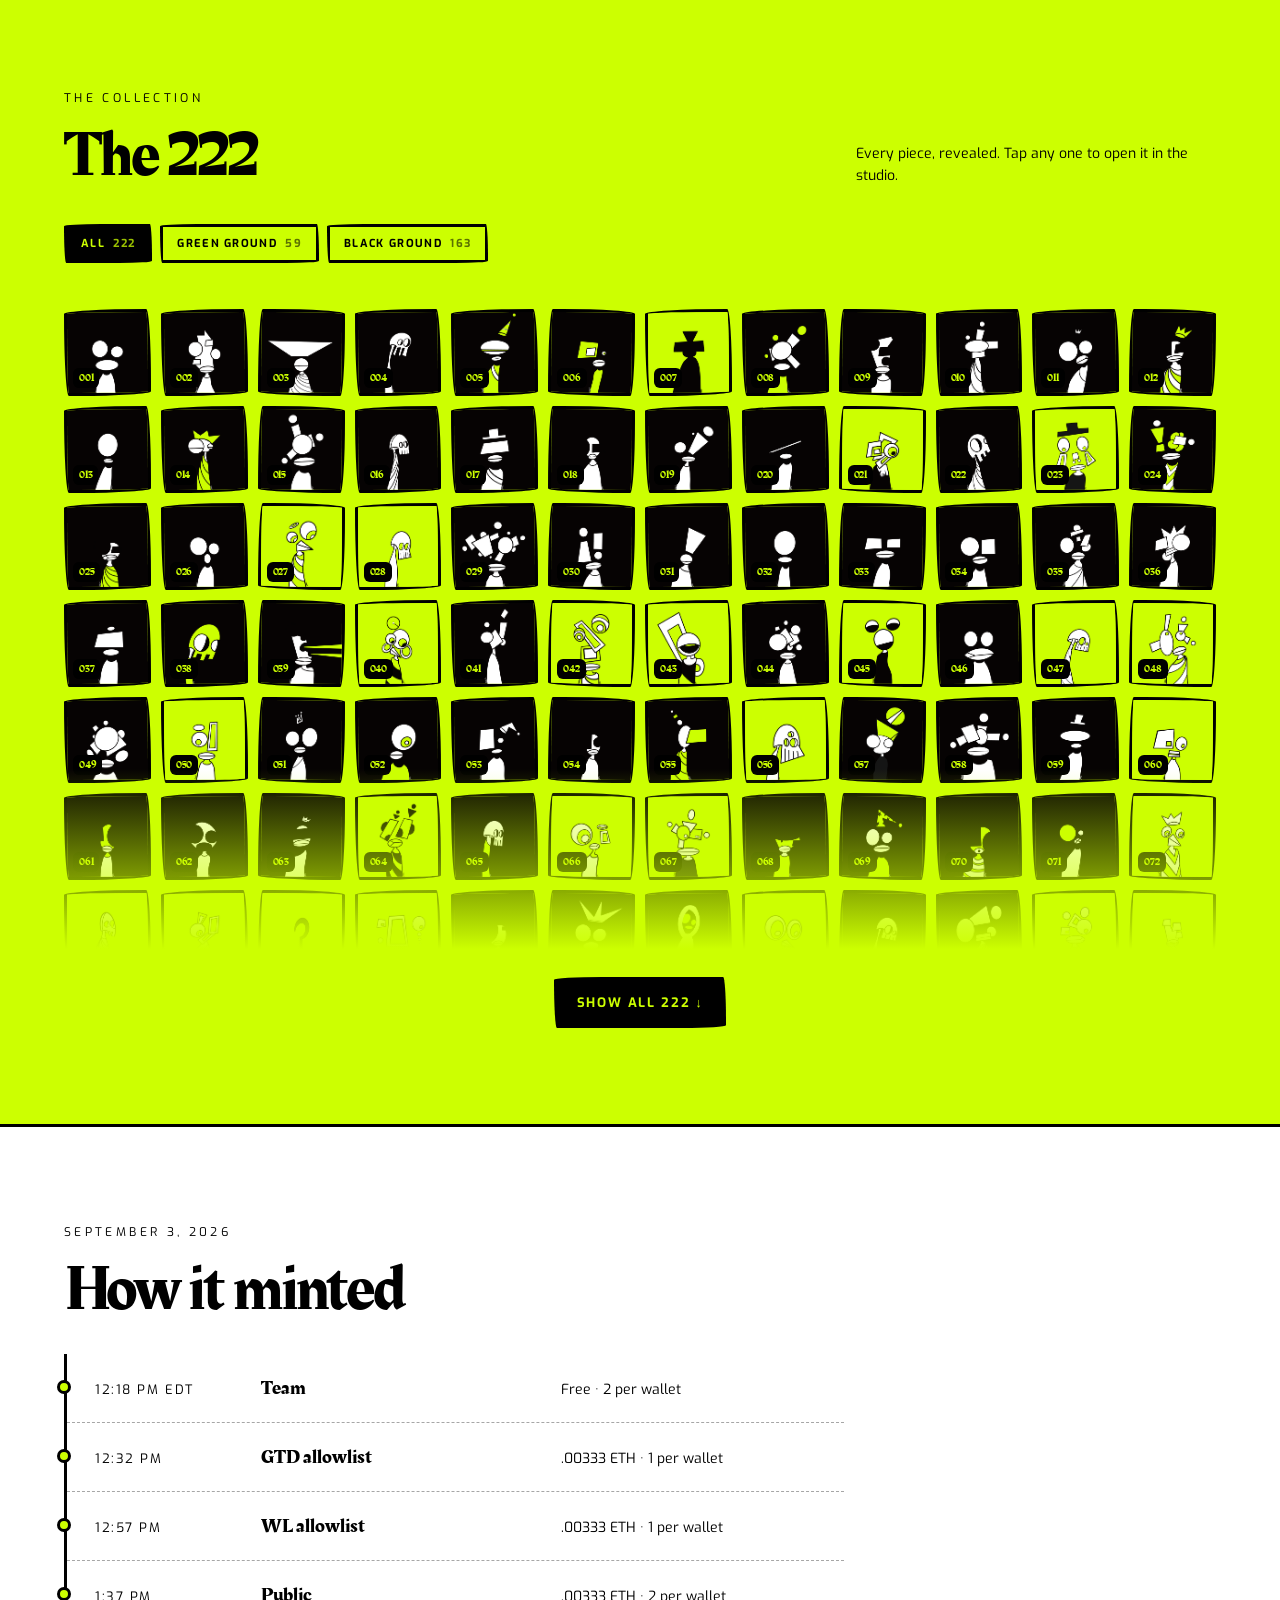
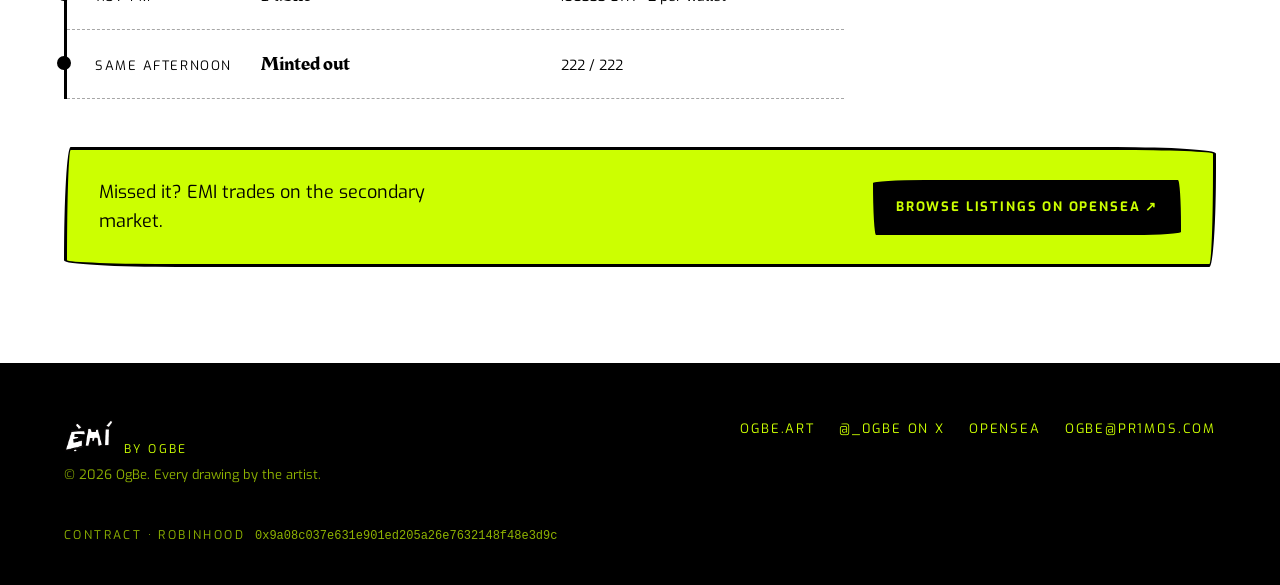
==== commit 213a9de7: "A struck check instead of the pulsing dot, and saved bars The dot blinked like something still in pr" ====
--- a/emi/index.html
+++ b/emi/index.html
@@ -69,7 +69,9 @@
           <a class="btn btn-ghost" href="https://opensea.io/collection/emi-by-ogbe" target="_blank" rel="noopener">View on OpenSea &#x2197;&#xFE0E;</a>
         </div>
         <p class="status">
-          <span class="dot" aria-hidden="true"></span>
+          <span class="tick" aria-hidden="true">
+            <svg viewBox="0 0 20 20" focusable="false"><path d="M4.2 10.4l3.9 3.9L15.8 6" /></svg>
+          </span>
           Minted out &middot; 222 / 222
           <span class="status-reveal">&middot; Revealed</span>
         </p>
--- a/emi/css/emi.css
+++ b/emi/css/emi.css
@@ -134,12 +134,30 @@
   display: inline-flex; align-items: center; gap: 10px; flex-wrap: wrap;
   font-size: 13px; letter-spacing: 0.14em; text-transform: uppercase; font-weight: 700;
 }
-.dot {
-  width: 10px; height: 10px; border-radius: 50%; background: var(--ink);
-  box-shadow: 0 0 0 3px var(--lime), 0 0 0 5px var(--ink);
-  animation: pulse 2s ease-in-out infinite;
-}
-@keyframes pulse { 0%, 100% { transform: scale(1); } 50% { transform: scale(0.65); } }
+/* a struck check rather than a blinking dot: the collection is finished, so
+   it should read as done, not as something still happening */
+.tick {
+  position: relative; overflow: hidden; flex-shrink: 0;
+  width: 22px; height: 22px; border-radius: 50%;
+  background: var(--ink); display: grid; place-items: center;
+}
+.tick svg { width: 14px; height: 14px; display: block; }
+.tick path {
+  fill: none; stroke: var(--lime); stroke-width: 2.6;
+  stroke-linecap: round; stroke-linejoin: round;
+}
+/* the shine: a narrow highlight crossing the face, mostly at rest */
+.tick::after {
+  content: ""; position: absolute; top: -60%; left: -120%;
+  width: 60%; height: 220%;
+  background: linear-gradient(90deg, transparent, rgba(255,255,255,0.85), transparent);
+  transform: rotate(18deg);
+  animation: tick-shine 4.5s ease-in-out infinite;
+}
+@keyframes tick-shine {
+  0%, 62%  { left: -120%; }
+  84%, 100% { left: 190%; }
+}
 
 .hero-art { justify-self: center; width: min(100%, 520px); }
 .hero-art img { width: 100%; height: auto; }
@@ -316,7 +334,7 @@
 
 .machine { display: flex; flex-direction: column; gap: 16px; }
 .machine-transport { display: flex; align-items: center; gap: 16px; flex-wrap: wrap; }
-.machine-transport .btn { min-width: 108px; text-align: center; }
+.machine-transport .btn { min-width: 104px; text-align: center; }
 .tempo { display: flex; flex-direction: column; gap: 4px; font-size: 11px; letter-spacing: 0.16em; text-transform: uppercase; font-weight: 700; }
 .tempo input { width: 190px; accent-color: var(--ink); }
 .machine-share { font-size: 13px; min-height: 1.2em; word-break: break-all; }
@@ -338,7 +356,11 @@
 .pad.hit { transform: scale(0.93); background: var(--lime); color: var(--ink); }
 
 .seq { display: flex; flex-direction: column; gap: 10px; }
-.seq-head { font-size: 11px; letter-spacing: 0.18em; text-transform: uppercase; font-weight: 700; }
+.seq-head {
+  display: flex; align-items: baseline; justify-content: space-between; gap: 14px; flex-wrap: wrap;
+  font-size: 11px; letter-spacing: 0.18em; text-transform: uppercase; font-weight: 700;
+}
+.seq-head .linky { font-size: 10px; }
 .seq-hint { font-size: 12px; opacity: 0.6; }
 .steps { display: grid; grid-template-columns: repeat(8, 1fr); gap: 7px; }
 .step {
@@ -361,6 +383,24 @@
   .tempo input { width: 150px; }
   .steps { gap: 6px; }
 }
+
+.saves {
+  display: grid; grid-template-columns: minmax(0, 300px) minmax(0, 1fr);
+  gap: 26px; margin-top: 26px; padding-top: 24px; border-top: 3px solid var(--ink);
+}
+.saves-add input { flex: 1 1 150px; min-width: 0; font-family: var(--mono); font-size: 15px;
+  border: 3px solid var(--ink); border-radius: var(--sketch); background: var(--paper);
+  color: var(--ink); padding: 11px 13px; }
+.saved { list-style: none; display: flex; flex-direction: column; gap: 6px; margin-top: 8px; }
+.saved-row {
+  display: flex; align-items: baseline; gap: 12px; flex-wrap: wrap;
+  border: 3px solid var(--ink); border-radius: var(--sketch);
+  background: var(--paper); padding: 10px 14px;
+}
+.saved-name { font-family: var(--display); font-size: 15px; flex: 1 1 auto; min-width: 0; overflow-wrap: anywhere; }
+.saved-meta { font-size: 11px; letter-spacing: 0.14em; text-transform: uppercase; opacity: 0.6; }
+.saved-row .linky { font-size: 10px; }
+@media (max-width: 900px) { .saves { grid-template-columns: 1fr; } }
 
 /* ---------- PERKS ---------- */
 .perks-page { background: var(--lime); padding: 64px 0 96px; min-height: 70vh; }
@@ -724,6 +764,6 @@
 }
 @media (prefers-reduced-motion: reduce) {
   html { scroll-behavior: auto; }
-  .dot { animation: none; }
+  .tick::after { animation: none; opacity: 0; }
   .btn, .tile { transition: none; }
 }
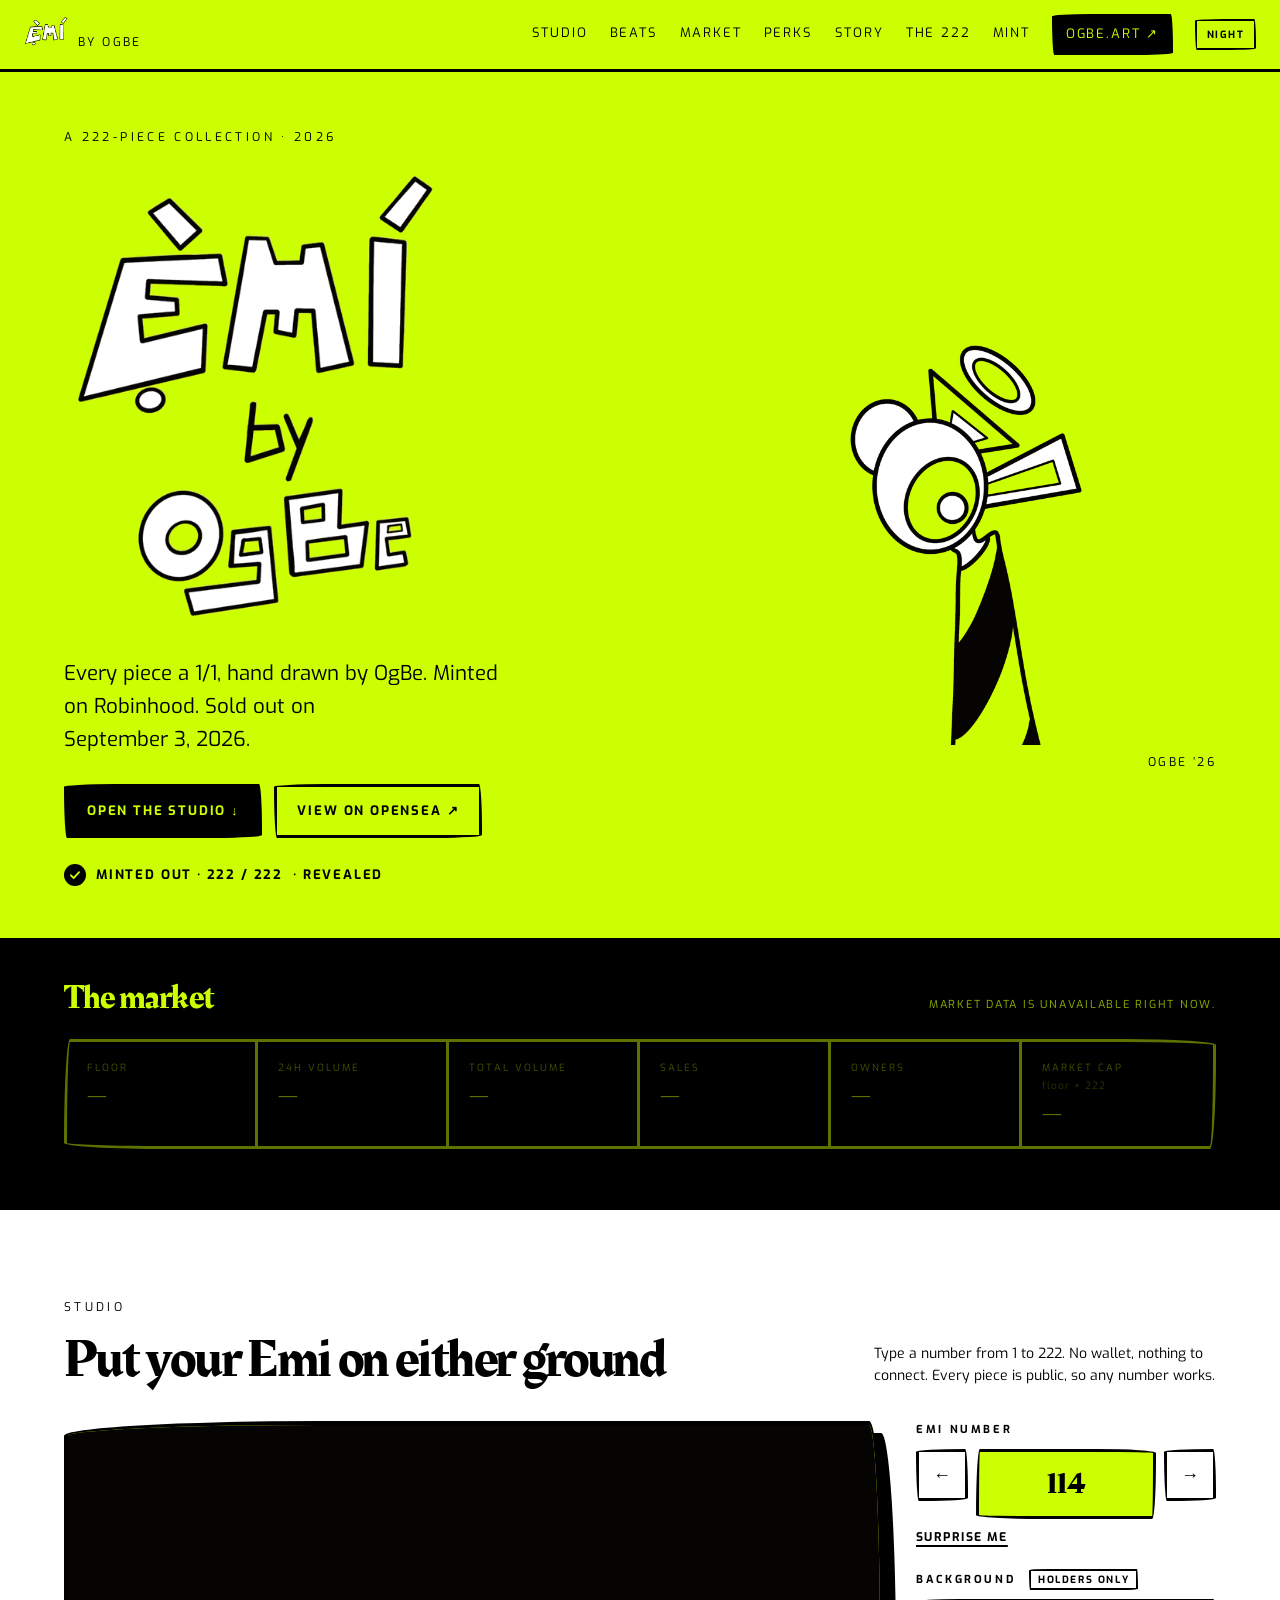
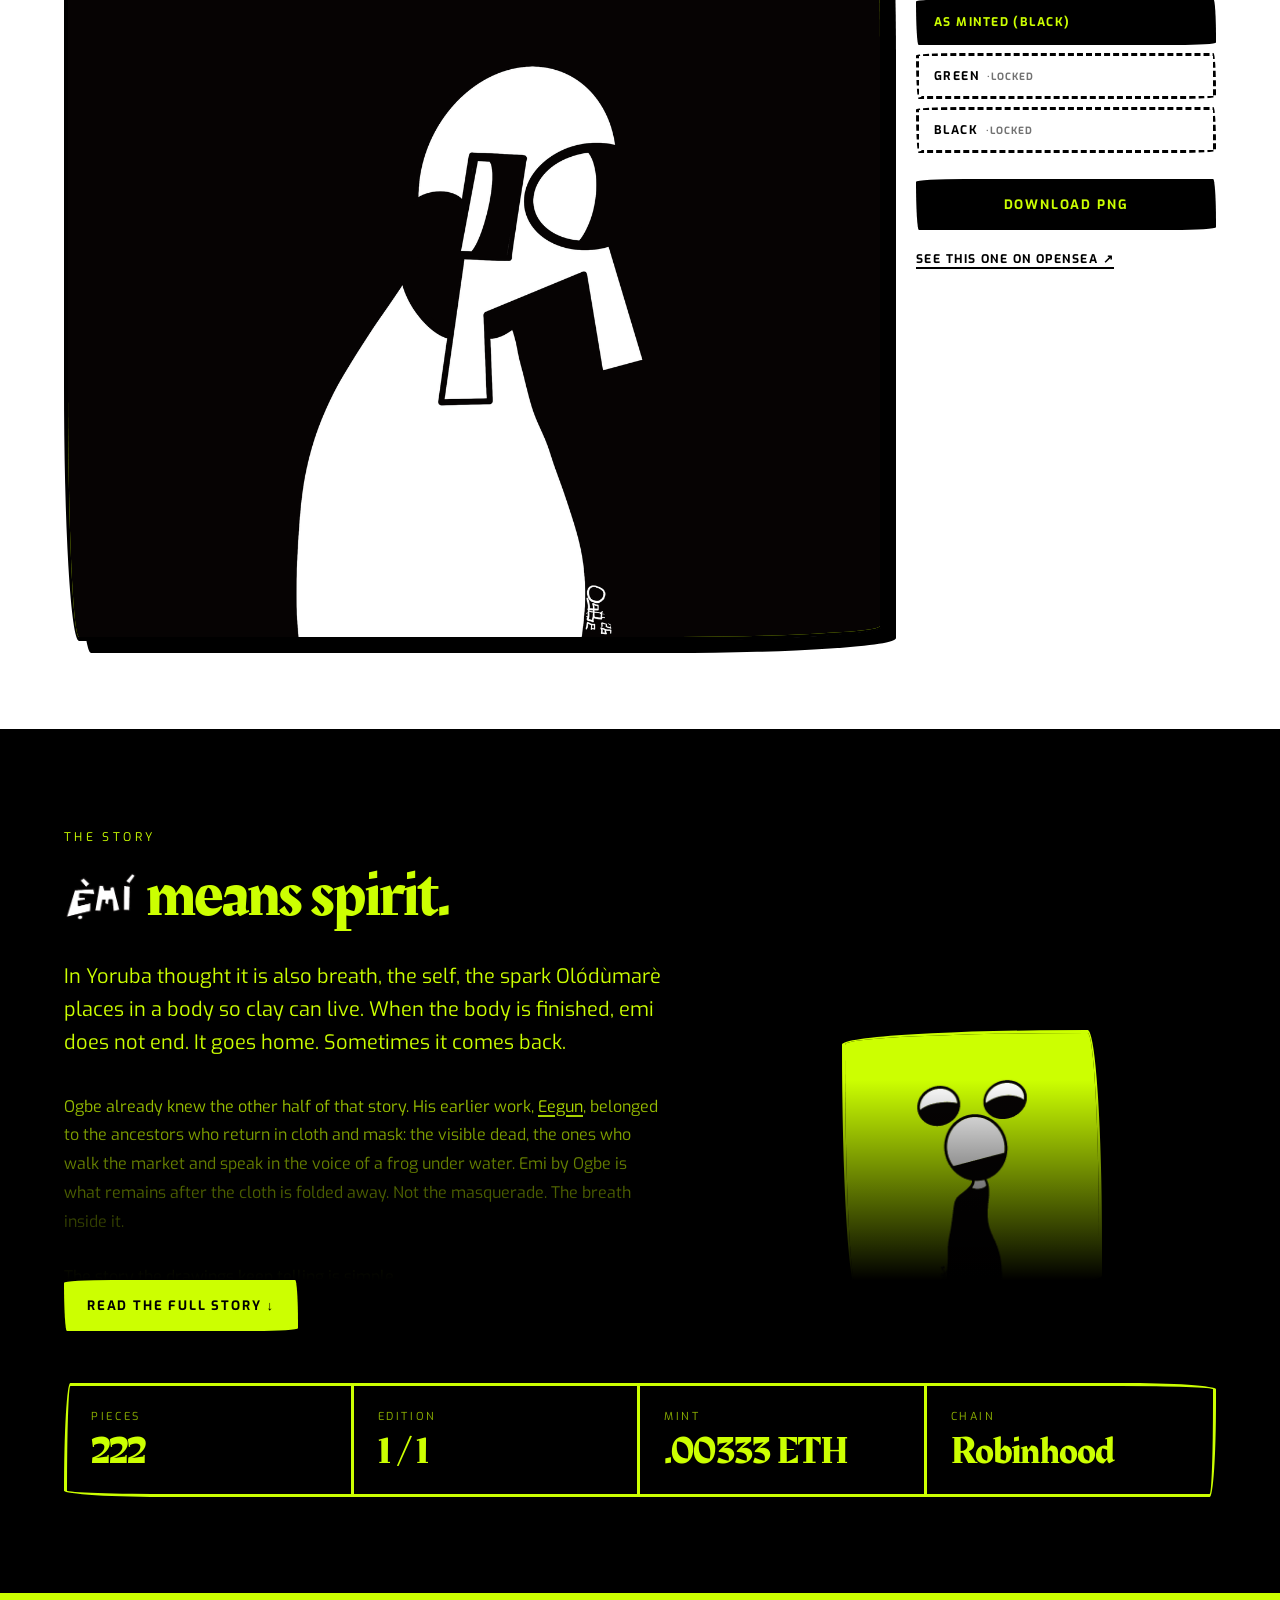
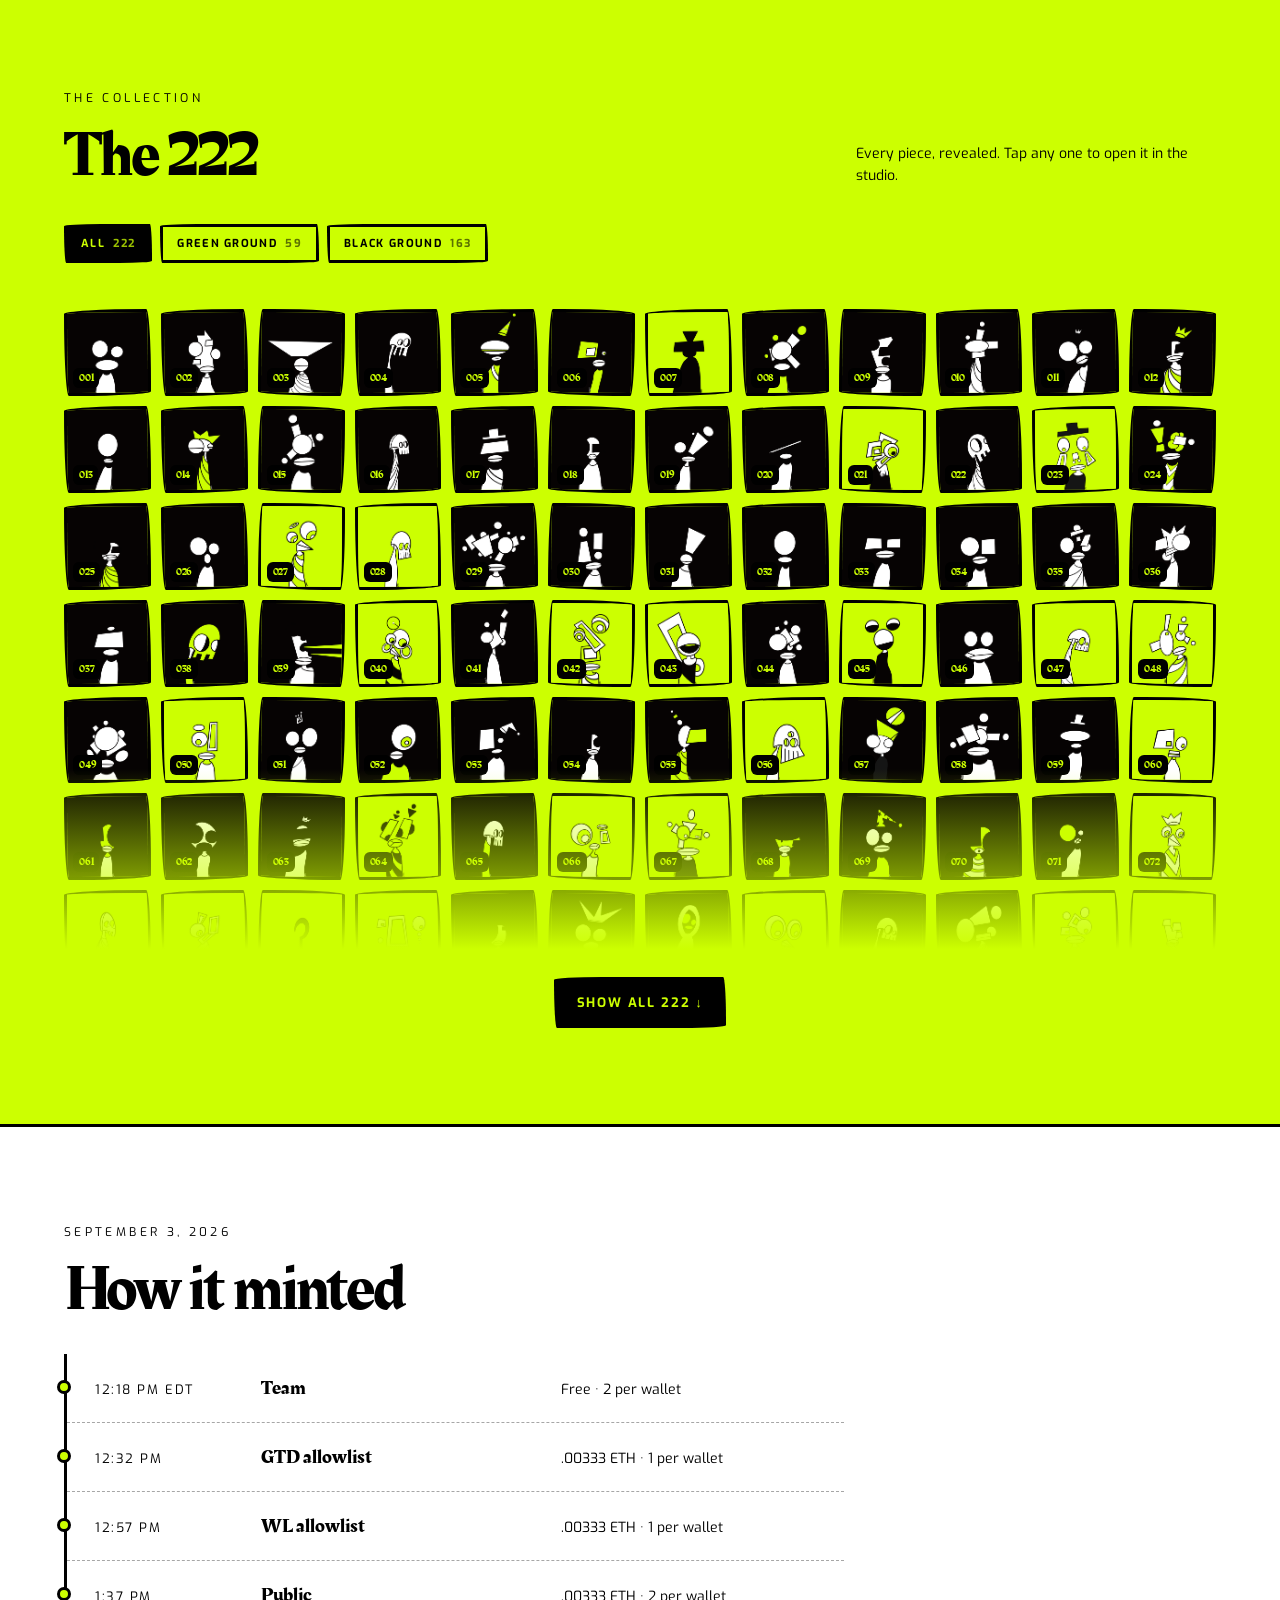
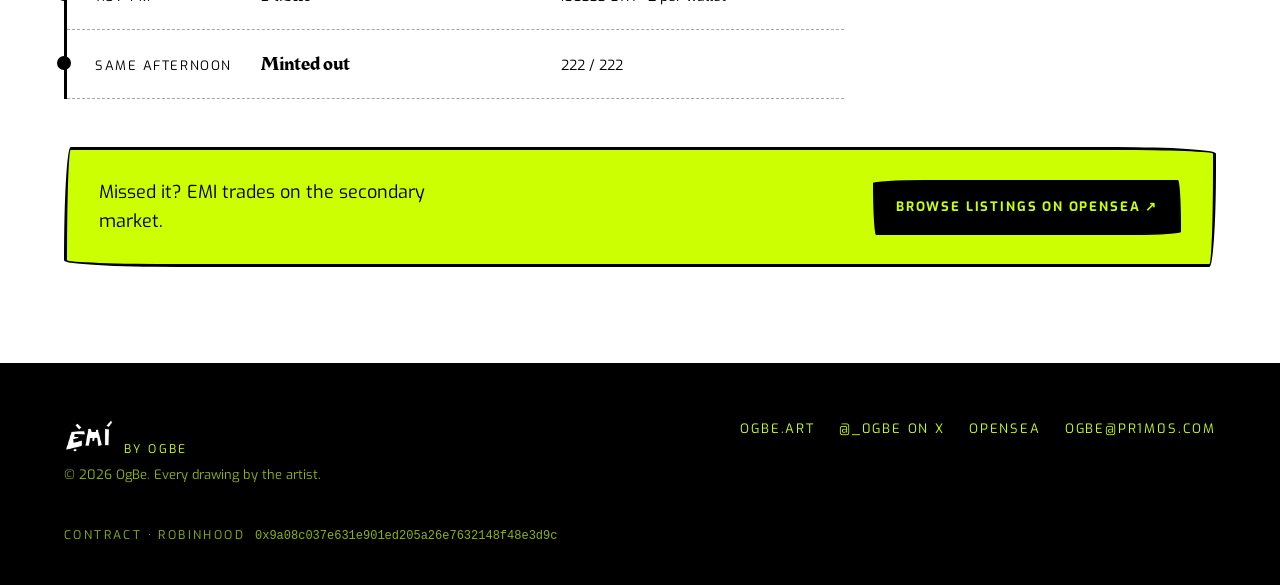
==== commit 8e7050af: "Night: the site on the other ground The collection is drawn on two grounds, so the site has both. Th" ====
--- a/emi/index.html
+++ b/emi/index.html
@@ -25,6 +25,7 @@
   <link rel="apple-touch-icon" href="assets/apple-touch-icon.png" />
 
   <link rel="stylesheet" href="css/emi.css" />
+  <script src="js/theme.js"></script>
 </head>
 <body>
   <a class="skip" href="#studio">Skip to content</a>
@@ -49,6 +50,9 @@
       <a href="#the-222">The 222</a>
       <a href="#mint">Mint</a>
       <a class="nav-ext" href="https://ogbe.art">ogbe.art&nbsp;&#x2197;&#xFE0E;</a>
+      <button id="theme-toggle" class="theme-toggle" type="button" aria-pressed="false" aria-label="Switch between the green and black grounds">
+        <span>Night</span><span>Day</span>
+      </button>
     </nav>
   </header>
 
@@ -58,10 +62,9 @@
       <div class="hero-copy">
         <p class="eyebrow">A 222-piece collection &middot; 2026</p>
         <h1 id="hero-title" class="hero-title">
-          <picture>
-            <source media="(prefers-reduced-motion: reduce)" srcset="assets/word-still.png" />
-            <img src="assets/word.webp" alt="EMI by OgBe" width="491" height="605" fetchpriority="high" />
-          </picture>
+          <img src="assets/word.webp" alt="EMI by OgBe" width="491" height="605" fetchpriority="high"
+               data-day="assets/word.webp" data-night="assets/word-night.webp"
+               data-day-still="assets/word-still.png" data-night-still="assets/word-night-still.png" />
         </h1>
         <p class="hero-lead">Every piece a 1/1, hand drawn by OgBe. Minted on Robinhood. Sold out on September&nbsp;3,&nbsp;2026.</p>
         <div class="hero-actions">
@@ -77,10 +80,9 @@
         </p>
       </div>
       <figure class="hero-art">
-        <picture>
-          <source media="(prefers-reduced-motion: reduce)" srcset="assets/char-still.png" />
-          <img src="assets/char.webp" alt="The EMI character, hand drawn by OgBe" width="800" height="800" />
-        </picture>
+        <img src="assets/char.webp" alt="The EMI character, hand drawn by OgBe" width="800" height="800"
+             data-day="assets/char.webp" data-night="assets/char-night.webp"
+             data-day-still="assets/char-still.png" data-night-still="assets/char-night-still.png" />
         <figcaption>OgBe &rsquo;26</figcaption>
       </figure>
     </section>
--- a/emi/css/emi.css
+++ b/emi/css/emi.css
@@ -27,6 +27,13 @@
 :root {
   --lime: #ccff01;
   --lime-dim: rgba(204, 255, 1, 0.7);
+  --lime-soft: rgba(204, 255, 1, 0.86);   /* running text on the dark ground */
+  --lime-faint: rgba(204, 255, 1, 0.35);  /* hairlines on the dark ground */
+  --lime-0: rgba(204, 255, 1, 0);         /* the same colour, gone */
+  --ink-0: rgba(0, 0, 0, 0);
+  --ink-faint: rgba(0, 0, 0, 0.35);
+  --header-bg: rgba(204, 255, 1, 0.92);
+  --panel-wash: rgba(255, 255, 255, 0.35);
   --ink: #000000;
   --ink-soft: #151515;
   --paper: #ffffff;
@@ -68,12 +75,48 @@
   font-size: 12px; letter-spacing: 0.28em; text-transform: uppercase; margin-bottom: 16px;
 }
 
+/* ---------- NIGHT ----------
+   The collection is drawn on two grounds, so the site has both. This is the
+   same swap the studio performs on a piece: the ground and its marks trade
+   places, and every section keeps the contrast it had, inverted. */
+[data-theme="night"] {
+  --lime: #060303;
+  --lime-dim: rgba(6, 3, 3, 0.72);
+  --lime-soft: rgba(6, 3, 3, 0.88);
+  --lime-faint: rgba(6, 3, 3, 0.32);
+  --lime-0: rgba(6, 3, 3, 0);
+  --ink: #ccff01;
+  --ink-soft: #dcff4d;
+  --ink-0: rgba(204, 255, 1, 0);
+  --ink-faint: rgba(204, 255, 1, 0.3);
+  --paper: #0e0e0e;
+  --header-bg: rgba(6, 3, 3, 0.94);
+  --panel-wash: rgba(0, 0, 0, 0.3);
+}
+/* the shine on the check reads as a dark sweep once the disc is lime */
+[data-theme="night"] .tick::after {
+  background: linear-gradient(90deg, transparent, rgba(0, 0, 0, 0.55), transparent);
+}
+
+.theme-toggle {
+  display: inline-flex; align-items: center; gap: 7px; cursor: pointer;
+  font-family: var(--mono); font-size: 10px; font-weight: 700;
+  letter-spacing: 0.14em; text-transform: uppercase;
+  background: transparent; color: var(--ink);
+  border: 2px solid var(--ink); border-radius: var(--sketch);
+  padding: 7px 10px; flex-shrink: 0;
+}
+.theme-toggle:hover { background: var(--ink); color: var(--lime); }
+.theme-toggle span:last-child { display: none; }
+[data-theme="night"] .theme-toggle span:first-child { display: none; }
+[data-theme="night"] .theme-toggle span:last-child { display: inline; }
+
 /* ---------- HEADER ---------- */
 .top {
   position: sticky; top: 0; z-index: 50;
   display: flex; align-items: center; justify-content: space-between; gap: 24px;
   padding: 14px 24px;
-  background: rgba(204, 255, 1, 0.92);
+  background: var(--header-bg);
   backdrop-filter: blur(8px);
   border-bottom: 3px solid var(--ink);
 }
@@ -247,7 +290,7 @@
   .story-art img:nth-child(3) { transform: rotate(-2.5deg); }
   .story-art img:nth-child(4) { transform: rotate(1.5deg); }
 }
-.essay p { font-size: 16px; line-height: 1.8; color: rgba(204, 255, 1, 0.86); margin-bottom: 26px; }
+.essay p { font-size: 16px; line-height: 1.8; color: var(--lime-soft); margin-bottom: 26px; }
 .essay .lede { font-size: 20px; line-height: 1.65; color: var(--lime); margin-bottom: 34px; }
 .essay a { color: var(--lime); text-decoration: underline; text-underline-offset: 3px; text-decoration-thickness: 2px; }
 .essay a:hover { opacity: 0.7; }
@@ -270,7 +313,7 @@
 }
 .essay .essay-note {
   font-size: 13px; line-height: 1.7; color: var(--lime-dim);
-  margin-top: 40px; padding-top: 22px; border-top: 1px solid rgba(204, 255, 1, 0.28);
+  margin-top: 40px; padding-top: 22px; border-top: 1px solid var(--lime-faint);
 }
 
 @media (max-width: 600px) {
@@ -288,12 +331,12 @@
   font-family: var(--display); font-size: 13px; letter-spacing: 0.24em;
   text-transform: uppercase; color: var(--lime); margin-bottom: 20px;
 }
-.notes-intro { font-size: 16px; line-height: 1.7; color: rgba(204, 255, 1, 0.86); margin-bottom: 26px; }
+.notes-intro { font-size: 16px; line-height: 1.7; color: var(--lime-soft); margin-bottom: 26px; }
 
 .pairing { display: grid; gap: 14px; margin-bottom: 36px; }
 .pairing p {
   font-size: 17px; line-height: 1.55; color: var(--lime);
-  padding-left: 18px; border-left: 3px solid rgba(204, 255, 1, 0.4);
+  padding-left: 18px; border-left: 3px solid var(--lime-faint);
 }
 .pairing span {
   display: block; font-family: var(--display); font-size: 13px;
@@ -310,7 +353,7 @@
   font-family: var(--mono); font-style: normal; font-size: 13px;
   letter-spacing: 0.06em; color: var(--lime-dim);
 }
-.glossary dd { font-size: 15px; line-height: 1.75; color: rgba(204, 255, 1, 0.86); max-width: 62ch; }
+.glossary dd { font-size: 15px; line-height: 1.75; color: var(--lime-soft); max-width: 62ch; }
 .glossary a { color: var(--lime); text-decoration: underline; text-underline-offset: 3px; }
 
 @media (min-width: 720px) {
@@ -384,10 +427,56 @@
   .steps { gap: 6px; }
 }
 
+.patternbar { border-top: 3px solid var(--ink); border-bottom: 3px solid var(--ink); padding: 14px 0; }
+.patternbar-row { display: flex; align-items: center; gap: 14px; flex-wrap: wrap; }
+.pats { display: flex; gap: 6px; flex-wrap: wrap; }
+.pat {
+  width: 38px; height: 38px; cursor: pointer;
+  border: 3px solid var(--ink); border-radius: var(--sketch);
+  background: var(--paper); color: var(--ink);
+  font-family: var(--display); font-size: 15px; line-height: 1;
+  transition: background 0.1s, color 0.1s;
+}
+.pat.filled { background: var(--ink); color: var(--lime); }
+.pat.sel { outline: 3px solid var(--ink); outline-offset: 3px; }
+.pat.sounding { background: var(--lime); color: var(--ink); }
+
+.song { border-top: 3px solid var(--ink); padding-top: 16px; }
+.song-head { display: flex; align-items: center; justify-content: space-between; gap: 14px; flex-wrap: wrap; margin-bottom: 12px; }
+.song-actions { display: flex; align-items: center; gap: 16px; flex-wrap: wrap; }
+.mode-btn {
+  cursor: pointer; font-family: var(--mono); font-size: 10px; font-weight: 700;
+  letter-spacing: 0.12em; text-transform: uppercase;
+  border: 3px solid var(--ink); border-radius: var(--sketch);
+  background: transparent; color: var(--ink); padding: 8px 11px;
+}
+.mode-btn[aria-pressed="true"] { background: var(--ink); color: var(--lime); }
+.chain { display: flex; gap: 6px; flex-wrap: wrap; align-items: center; min-height: 42px; }
+.chain-empty { font-size: 13px; opacity: 0.6; }
+.link {
+  position: relative; display: inline-flex; align-items: center; gap: 5px;
+  border: 3px solid var(--ink); border-radius: var(--sketch);
+  background: var(--paper); padding: 6px 6px 6px 11px;
+  font-family: var(--display); font-size: 15px; line-height: 1;
+}
+.link.now { background: var(--ink); color: var(--lime); }
+.link-x {
+  cursor: pointer; border: 0; background: transparent; color: inherit;
+  font-family: var(--mono); font-size: 15px; line-height: 1; padding: 0 4px; opacity: 0.55;
+}
+.link-x:hover { opacity: 1; }
+
 .saves {
   display: grid; grid-template-columns: minmax(0, 300px) minmax(0, 1fr);
   gap: 26px; margin-top: 26px; padding-top: 24px; border-top: 3px solid var(--ink);
 }
+.saves-add select {
+  font-family: var(--mono); font-size: 13px; font-weight: 700;
+  letter-spacing: 0.1em; text-transform: uppercase;
+  border: 3px solid var(--ink); border-radius: var(--sketch);
+  background: var(--paper); color: var(--ink); padding: 12px 12px; cursor: pointer;
+}
+.saves-add .perks-door-row + .field-label { margin-top: 14px; }
 .saves-add input { flex: 1 1 150px; min-width: 0; font-family: var(--mono); font-size: 15px;
   border: 3px solid var(--ink); border-radius: var(--sketch); background: var(--paper);
   color: var(--ink); padding: 11px 13px; }
@@ -453,12 +542,12 @@
 .perk-claim p { font-size: 14px; line-height: 1.6; }
 .perk-locked {
   margin-top: 6px; font-size: 11px; letter-spacing: 0.16em; text-transform: uppercase;
-  opacity: 0.6; border-top: 1px dashed rgba(204,255,1,0.35); padding-top: 10px;
+  opacity: 0.6; border-top: 1px dashed var(--lime-faint); padding-top: 10px;
 }
 
 .perks-empty {
   border: 3px dashed var(--ink); border-radius: var(--sketch);
-  padding: 34px 30px; max-width: 60ch; background: rgba(255,255,255,0.35);
+  padding: 34px 30px; max-width: 60ch; background: var(--panel-wash);
 }
 .perks-empty-title { font-family: var(--display); font-size: 22px; margin-bottom: 8px; }
 .perks-empty p { font-size: 15px; line-height: 1.65; }
@@ -514,7 +603,7 @@
 .story-more.collapsed { max-height: 320px; overflow: hidden; }
 .story-fade {
   display: none; position: absolute; left: 0; right: 0; bottom: 0; height: 200px;
-  background: linear-gradient(to bottom, rgba(0, 0, 0, 0), var(--ink));
+  background: linear-gradient(to bottom, var(--ink-0), var(--ink));
 }
 .story-more.collapsed .story-fade { display: block; }
 .story-toggle-wrap { margin-bottom: 52px; }
@@ -534,7 +623,7 @@
 .grid-wrap.collapsed { max-height: 640px; overflow: hidden; }
 .grid-fade {
   display: none; position: absolute; left: 0; right: 0; bottom: 0; height: 180px;
-  background: linear-gradient(to bottom, rgba(204, 255, 1, 0), var(--lime));
+  background: linear-gradient(to bottom, var(--lime-0), var(--lime));
 }
 .grid-wrap.collapsed .grid-fade { display: block; }
 .grid { display: grid; grid-template-columns: repeat(auto-fill, minmax(80px, 1fr)); gap: 10px; }
@@ -576,7 +665,7 @@
 .timeline li {
   display: grid; grid-template-columns: 150px 1fr 1fr; gap: 16px; align-items: baseline;
   padding: 18px 0 18px 28px; position: relative;
-  border-bottom: 1px dashed rgba(0, 0, 0, 0.35);
+  border-bottom: 1px dashed var(--ink-faint);
 }
 .timeline li::before {
   content: ""; position: absolute; left: -10px; top: 26px;
@@ -708,7 +797,7 @@
   border: 3px solid var(--ink); border-radius: var(--sketch);
   background: var(--lime); color: var(--ink); padding: 11px 13px; width: 100%;
 }
-.door input::placeholder { color: rgba(0,0,0,0.45); letter-spacing: 0.04em; }
+.door input::placeholder { color: var(--ink-faint); letter-spacing: 0.04em; }
 .door-actions { display: flex; align-items: center; gap: 14px; flex-wrap: wrap; }
 .door-actions .btn { padding: 11px 18px; }
 .door-error { font-size: 12px; letter-spacing: 0.04em; min-height: 1.2em; }
@@ -748,7 +837,7 @@
     padding: 6px 16px 16px; font-size: 13px;
   }
   .nav.open { display: flex; }
-  .nav a { padding: 14px 2px; border-bottom: 1px solid rgba(0, 0, 0, 0.18); }
+  .nav a { padding: 14px 2px; border-bottom: 1px solid var(--ink-faint); }
   .nav a:last-child { border-bottom: 0; }
   .nav .nav-ext { margin-top: 12px; text-align: center; padding: 13px 12px; }
   .hero { padding: 32px 16px 40px; }
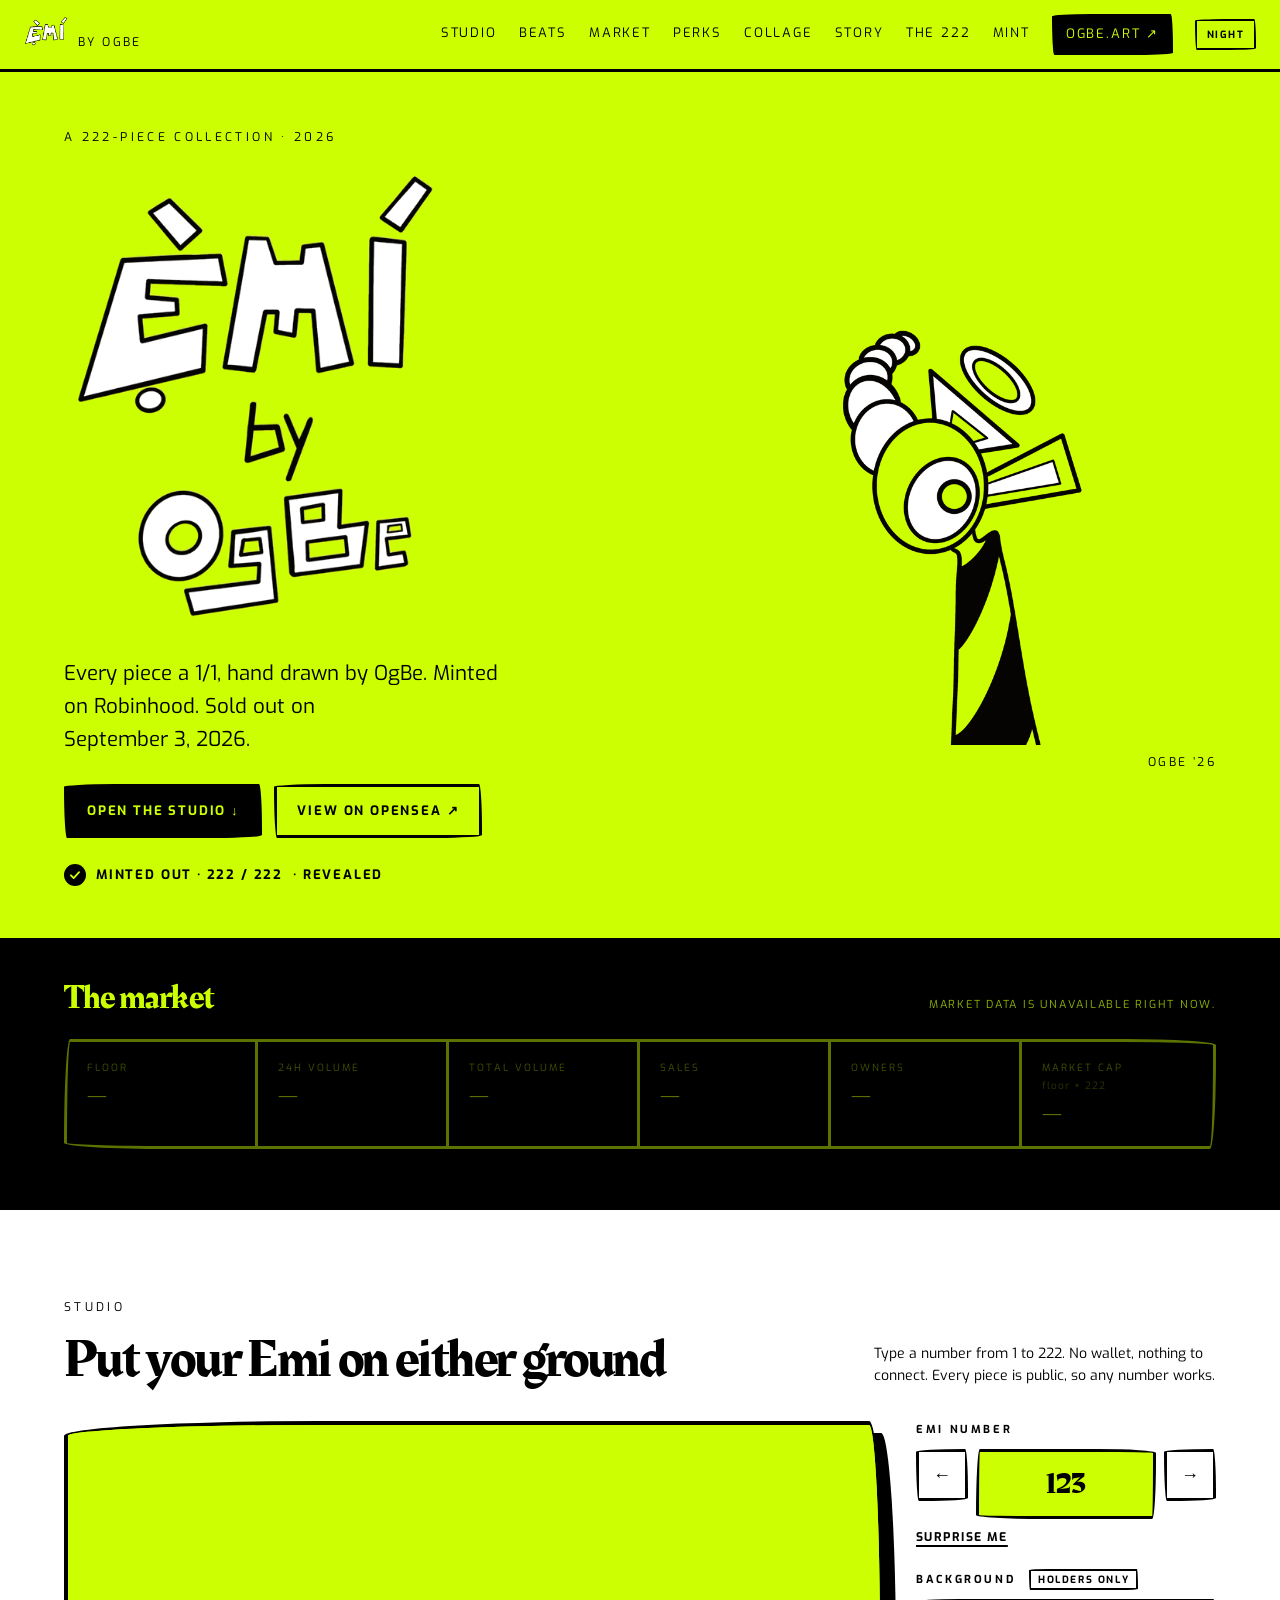
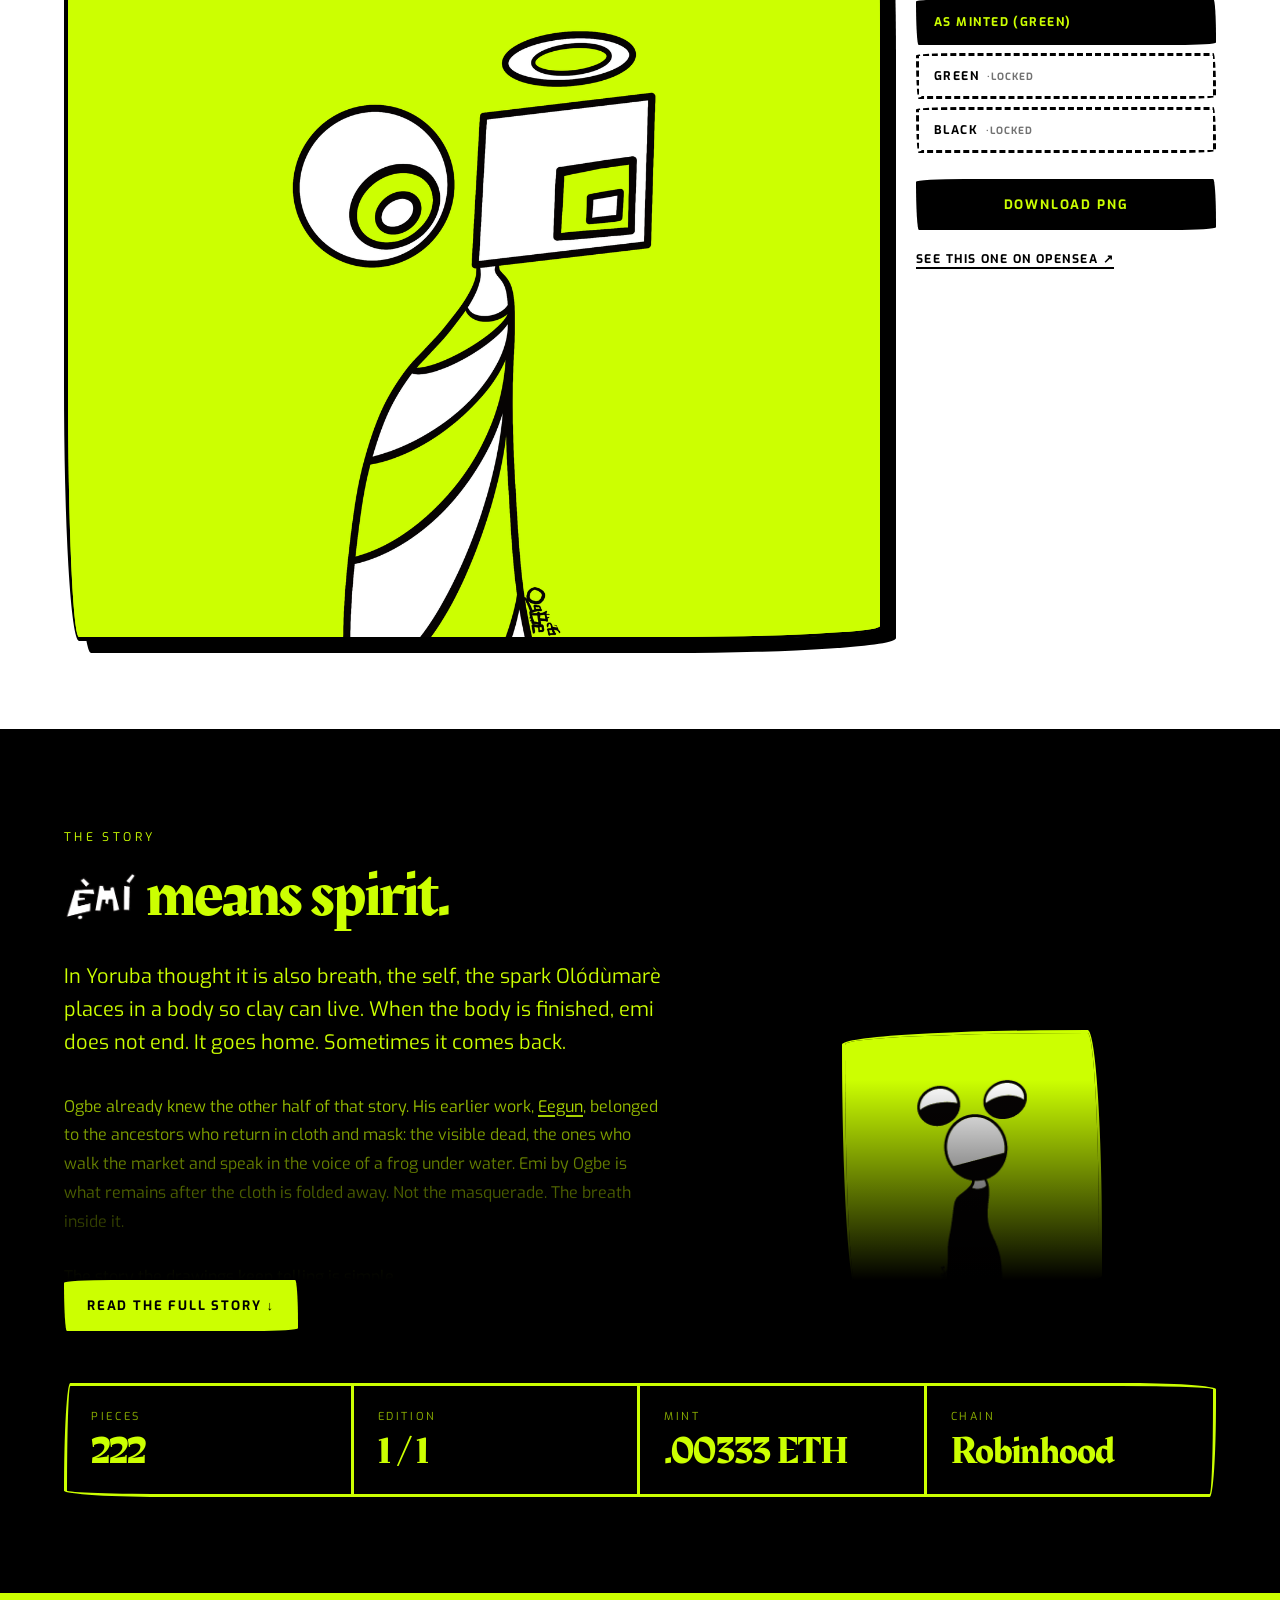
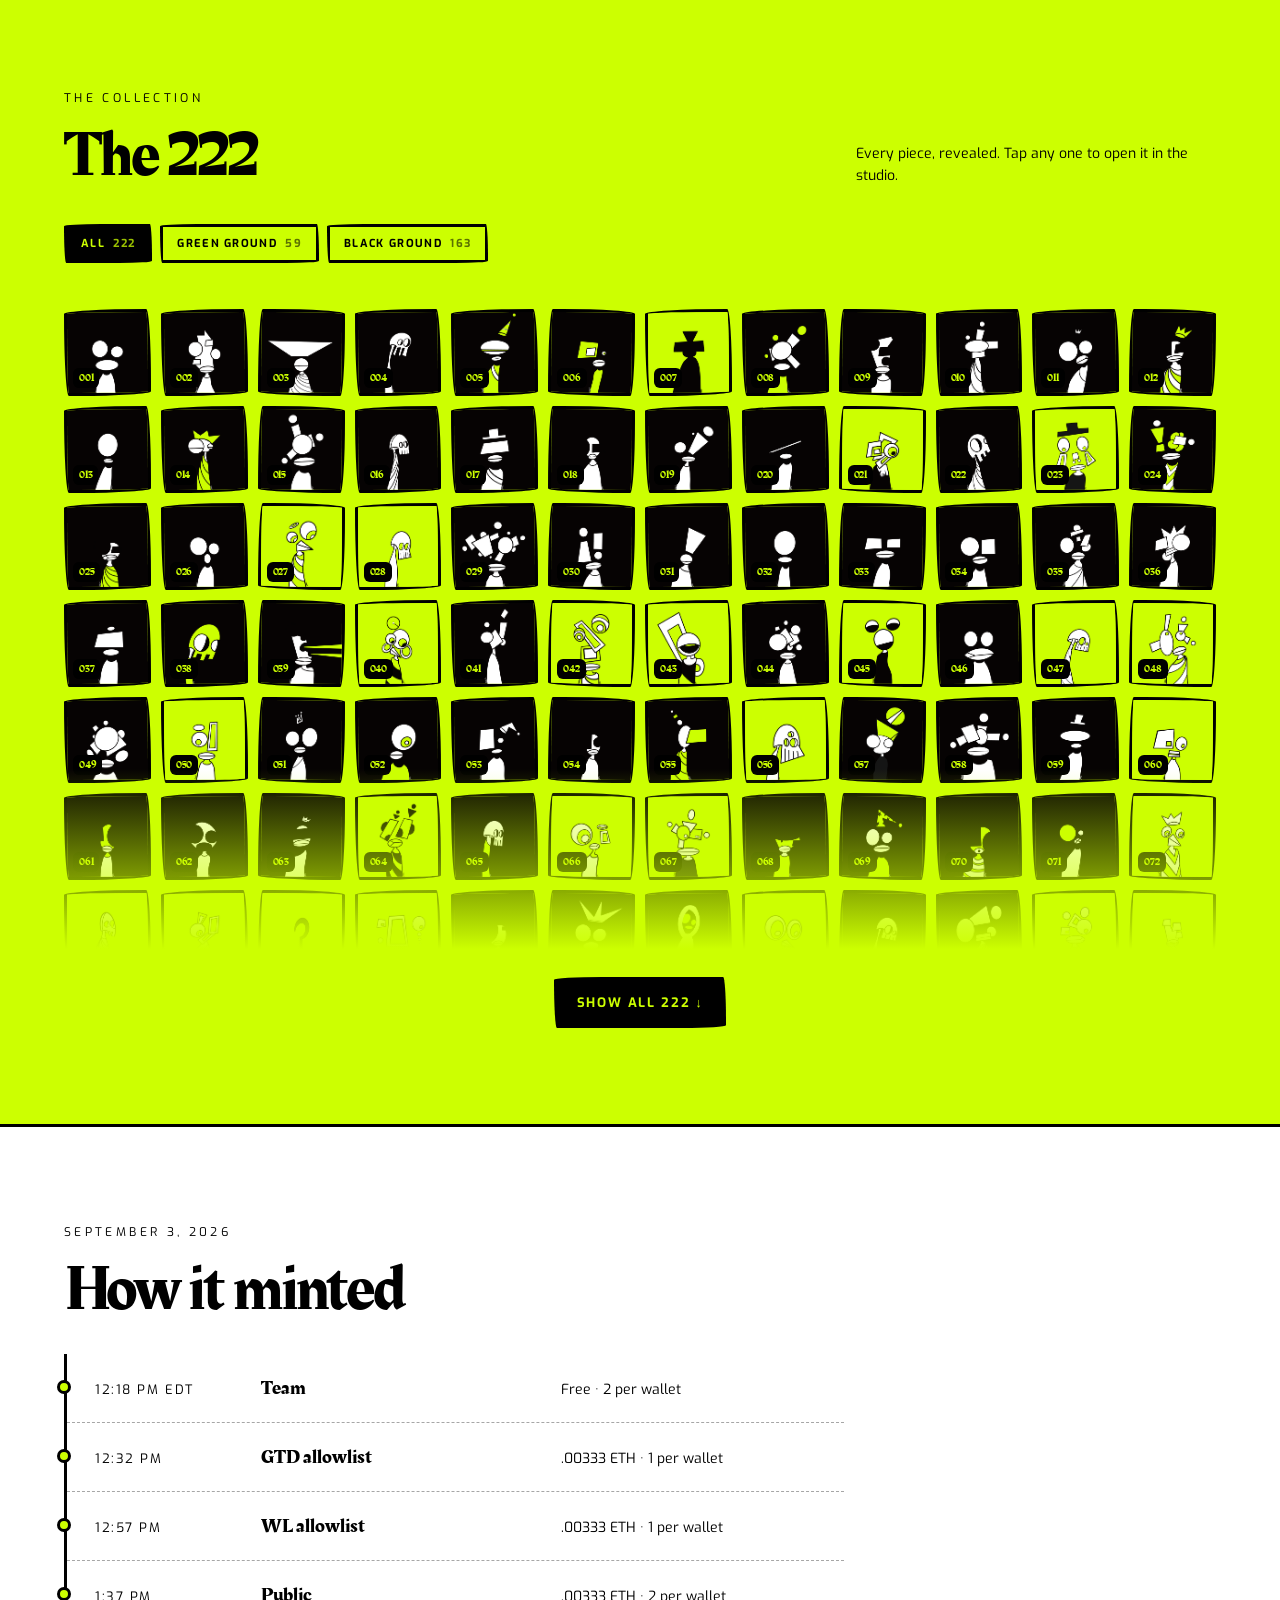
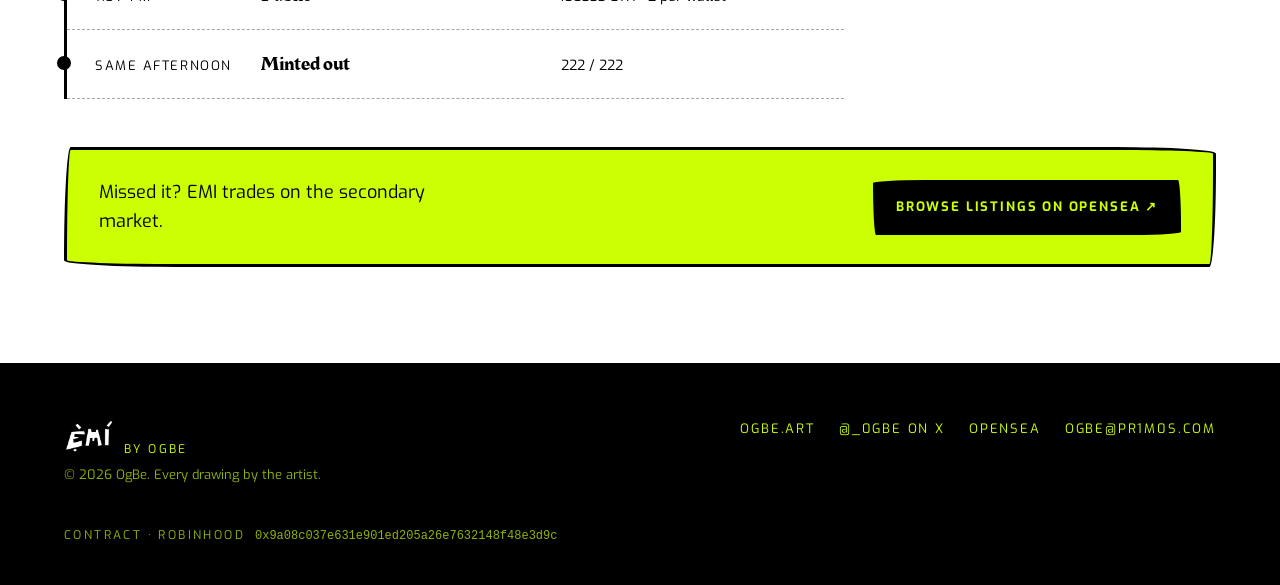
==== commit eb9f0006: "Collage from a wallet, and a correction to the ground swap /collage takes an address, reads ownershi" ====
--- a/emi/index.html
+++ b/emi/index.html
@@ -46,6 +46,7 @@
       <a href="beats">Beats</a>
       <a href="#tracker">Market</a>
       <a href="perks">Perks</a>
+      <a href="collage">Collage</a>
       <a href="#story">Story</a>
       <a href="#the-222">The 222</a>
       <a href="#mint">Mint</a>
--- a/emi/css/emi.css
+++ b/emi/css/emi.css
@@ -490,6 +490,36 @@
 .saved-meta { font-size: 11px; letter-spacing: 0.14em; text-transform: uppercase; opacity: 0.6; }
 .saved-row .linky { font-size: 10px; }
 @media (max-width: 900px) { .saves { grid-template-columns: 1fr; } }
+
+/* ---------- COLLAGE ---------- */
+.collage-page { background: var(--lime); padding: 56px 0 88px; min-height: 70vh; }
+.collage-find { max-width: 520px; margin-bottom: 26px; }
+.collage-find input {
+  flex: 1 1 240px; min-width: 0; font-family: var(--mono); font-size: 15px;
+  border: 3px solid var(--ink); border-radius: var(--sketch);
+  background: var(--paper); color: var(--ink); padding: 11px 13px;
+}
+.collage-tools { border-top: 3px solid var(--ink); padding-top: 18px; margin-bottom: 18px; }
+.collage-controls { display: flex; align-items: center; gap: 18px; flex-wrap: wrap; }
+.collage-controls .tempo input { width: 130px; }
+.collage-count { margin-top: 10px; font-size: 11px; letter-spacing: 0.16em; text-transform: uppercase; font-weight: 700; }
+
+.collage-grid { display: grid; gap: 0; margin-top: 8px; }
+.collage-grid .cell {
+  position: relative; aspect-ratio: 1; padding: 0; cursor: pointer;
+  border: 0; background: transparent; overflow: hidden;
+}
+.collage-grid .cell img { width: 100%; height: 100%; object-fit: cover; display: block; }
+.collage-grid .cell-num {
+  position: absolute; left: 6px; bottom: 6px;
+  font-family: var(--mono); font-size: 10px; font-weight: 700;
+  background: var(--ink); color: var(--lime); padding: 2px 6px; border-radius: 5px;
+  opacity: 0; transition: opacity 0.12s;
+}
+.collage-grid .cell:hover .cell-num, .collage-grid .cell.picked .cell-num { opacity: 1; }
+.collage-grid .cell.picked { outline: 4px solid var(--ink); outline-offset: -4px; }
+/* the preview shows the ground the download will use */
+.collage-grid[data-ground="green"] .cell img { filter: none; }
 
 /* ---------- PERKS ---------- */
 .perks-page { background: var(--lime); padding: 64px 0 96px; min-height: 70vh; }
